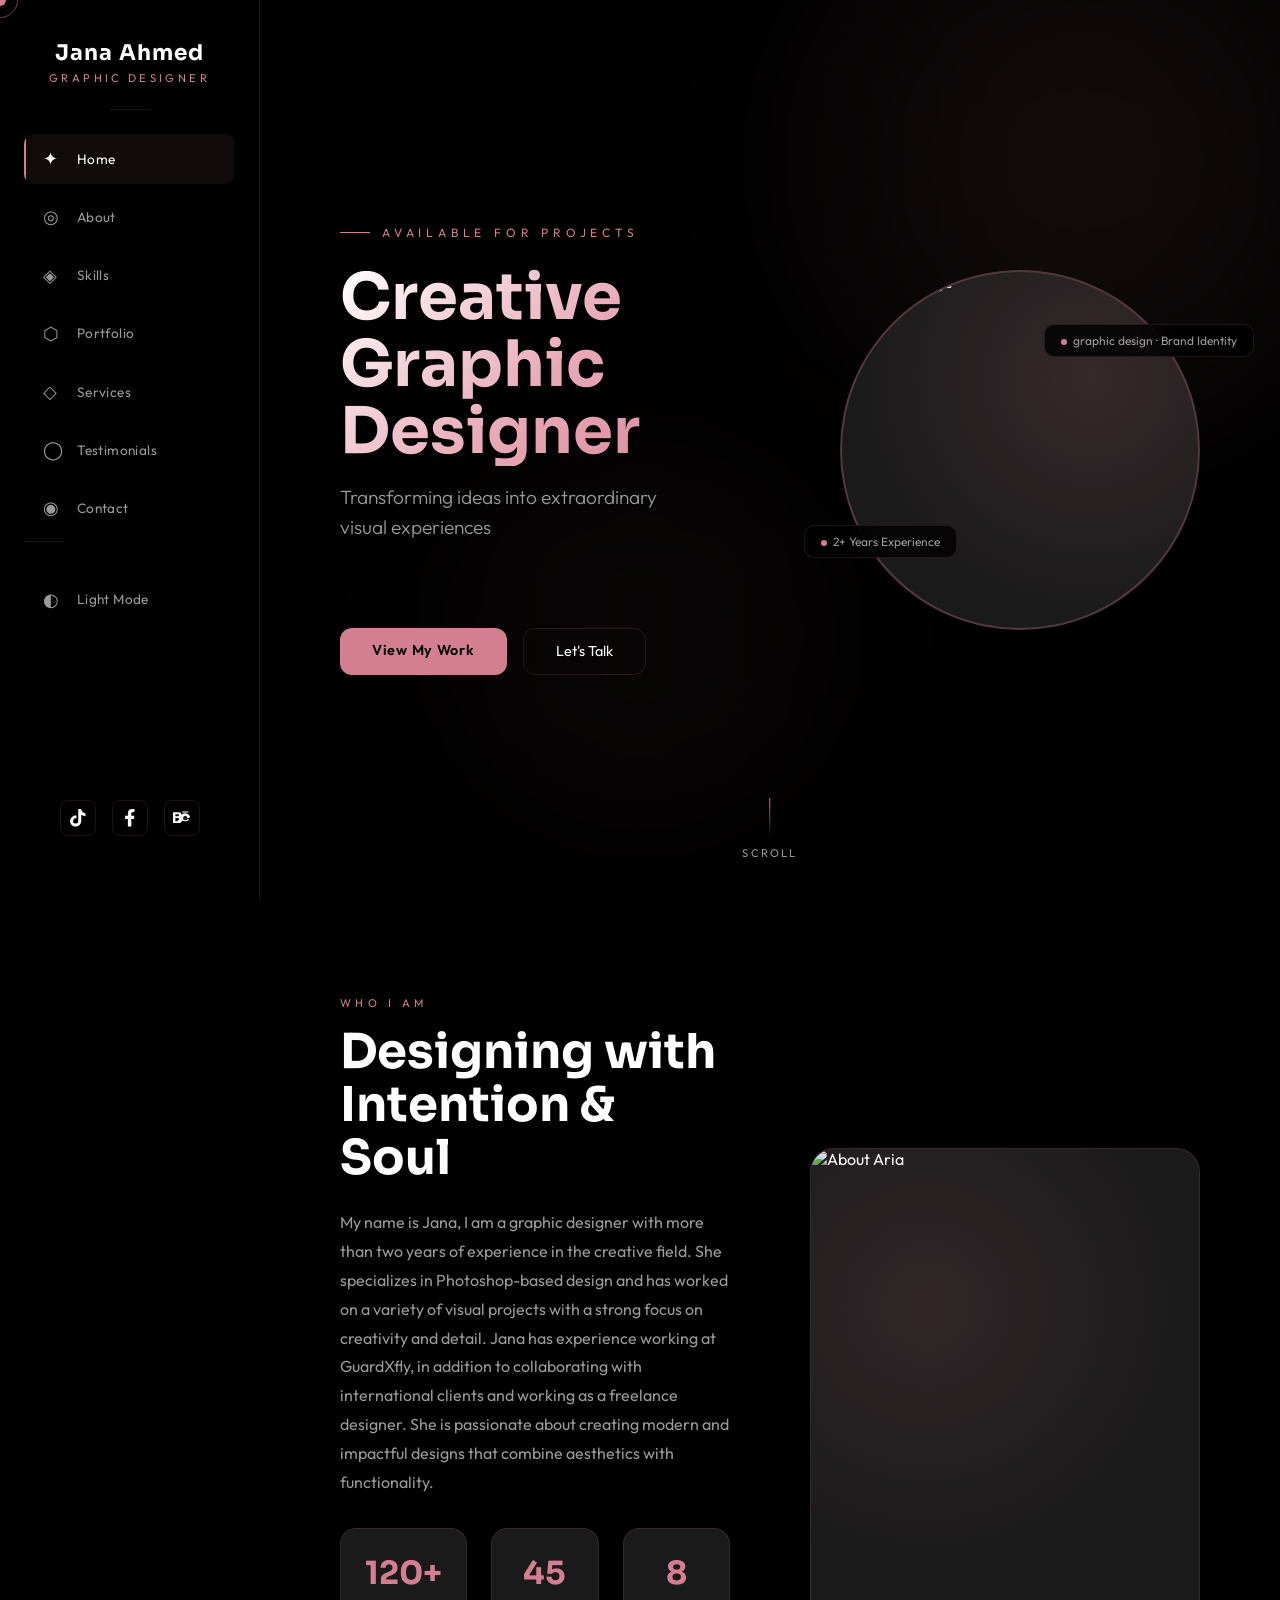
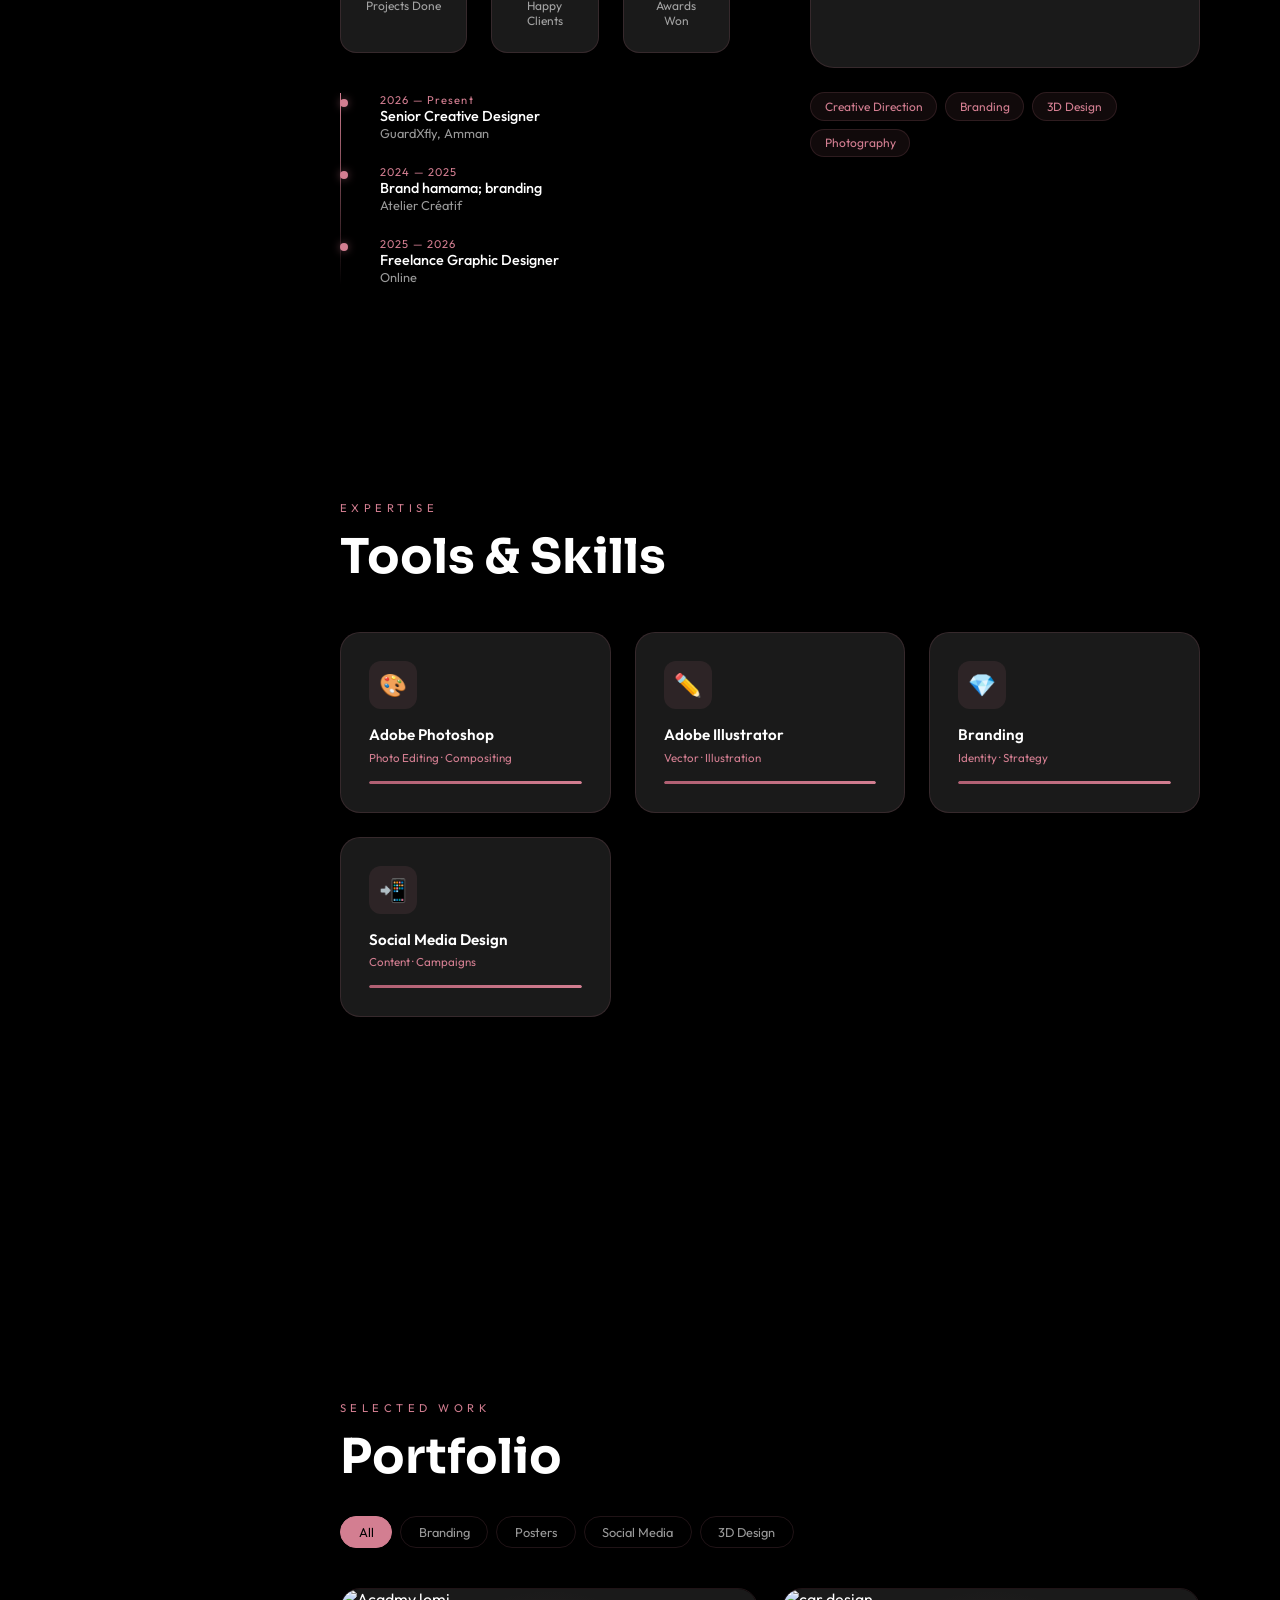
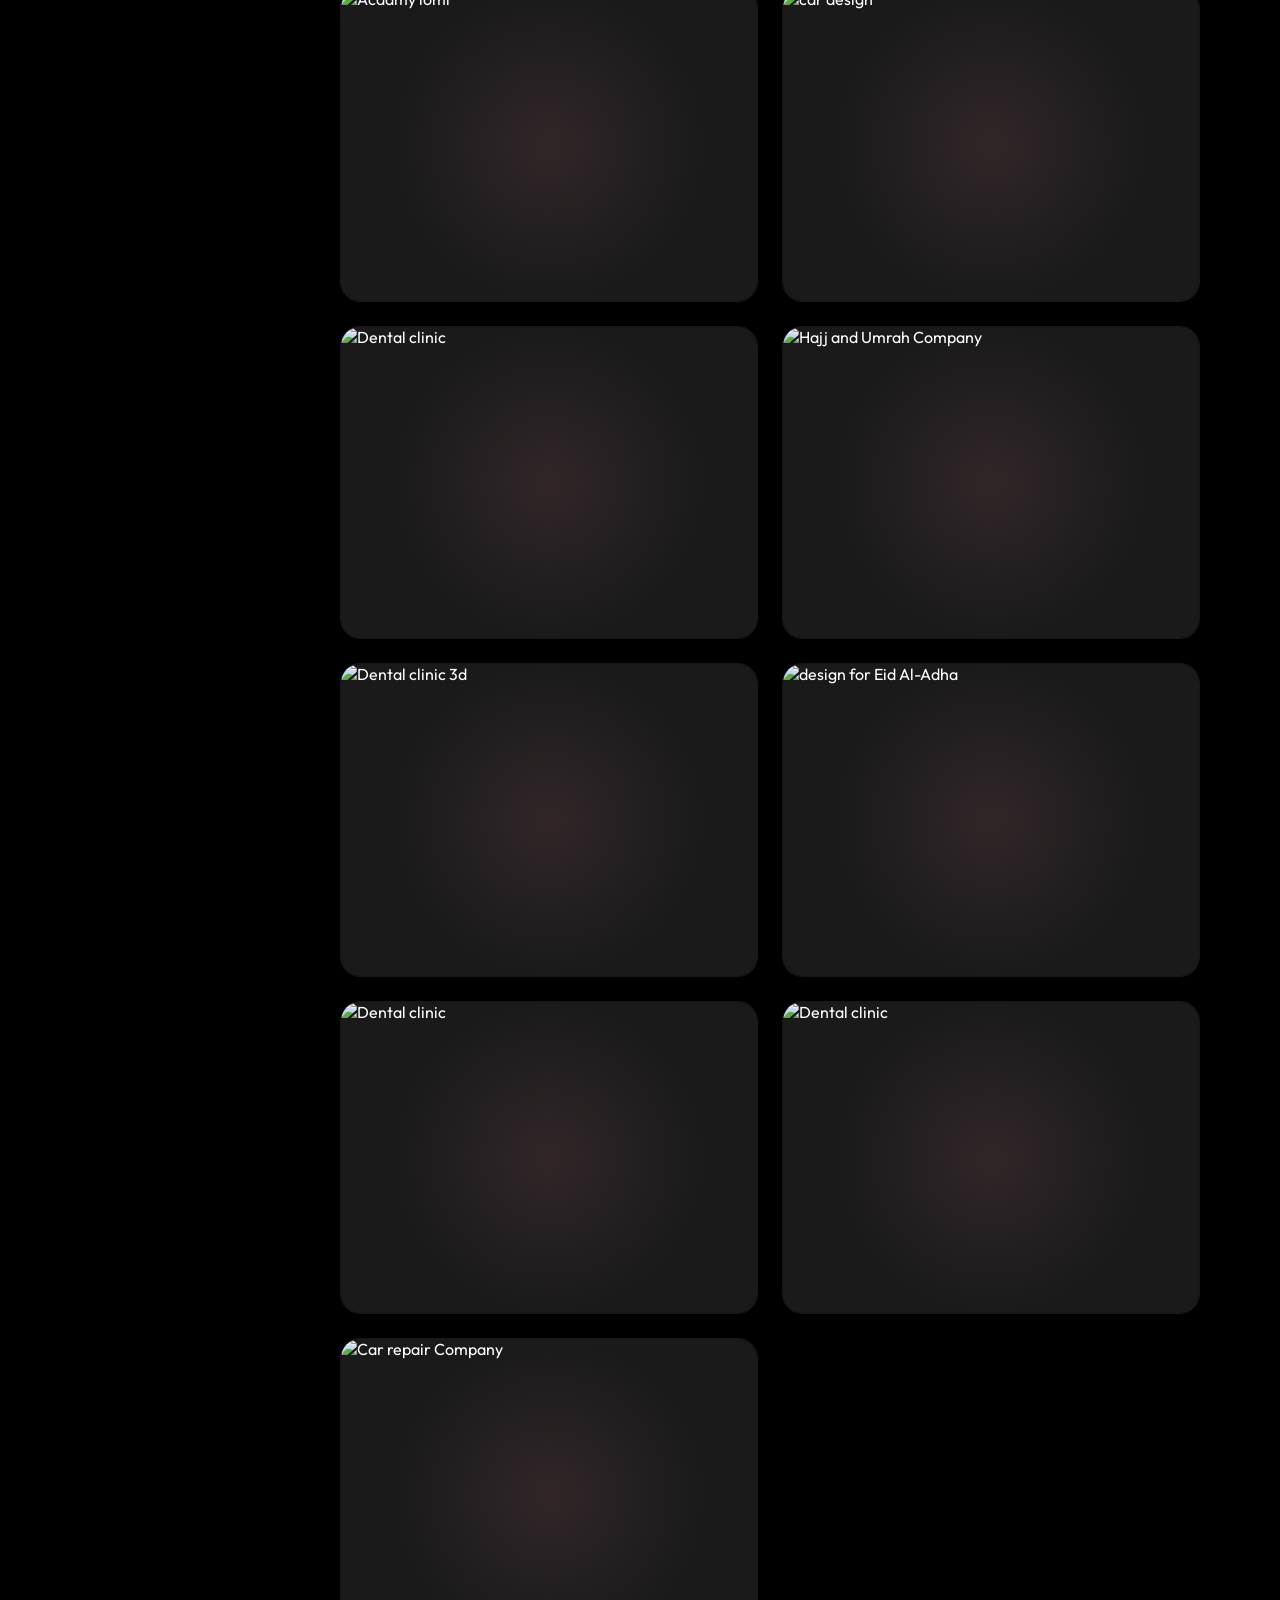
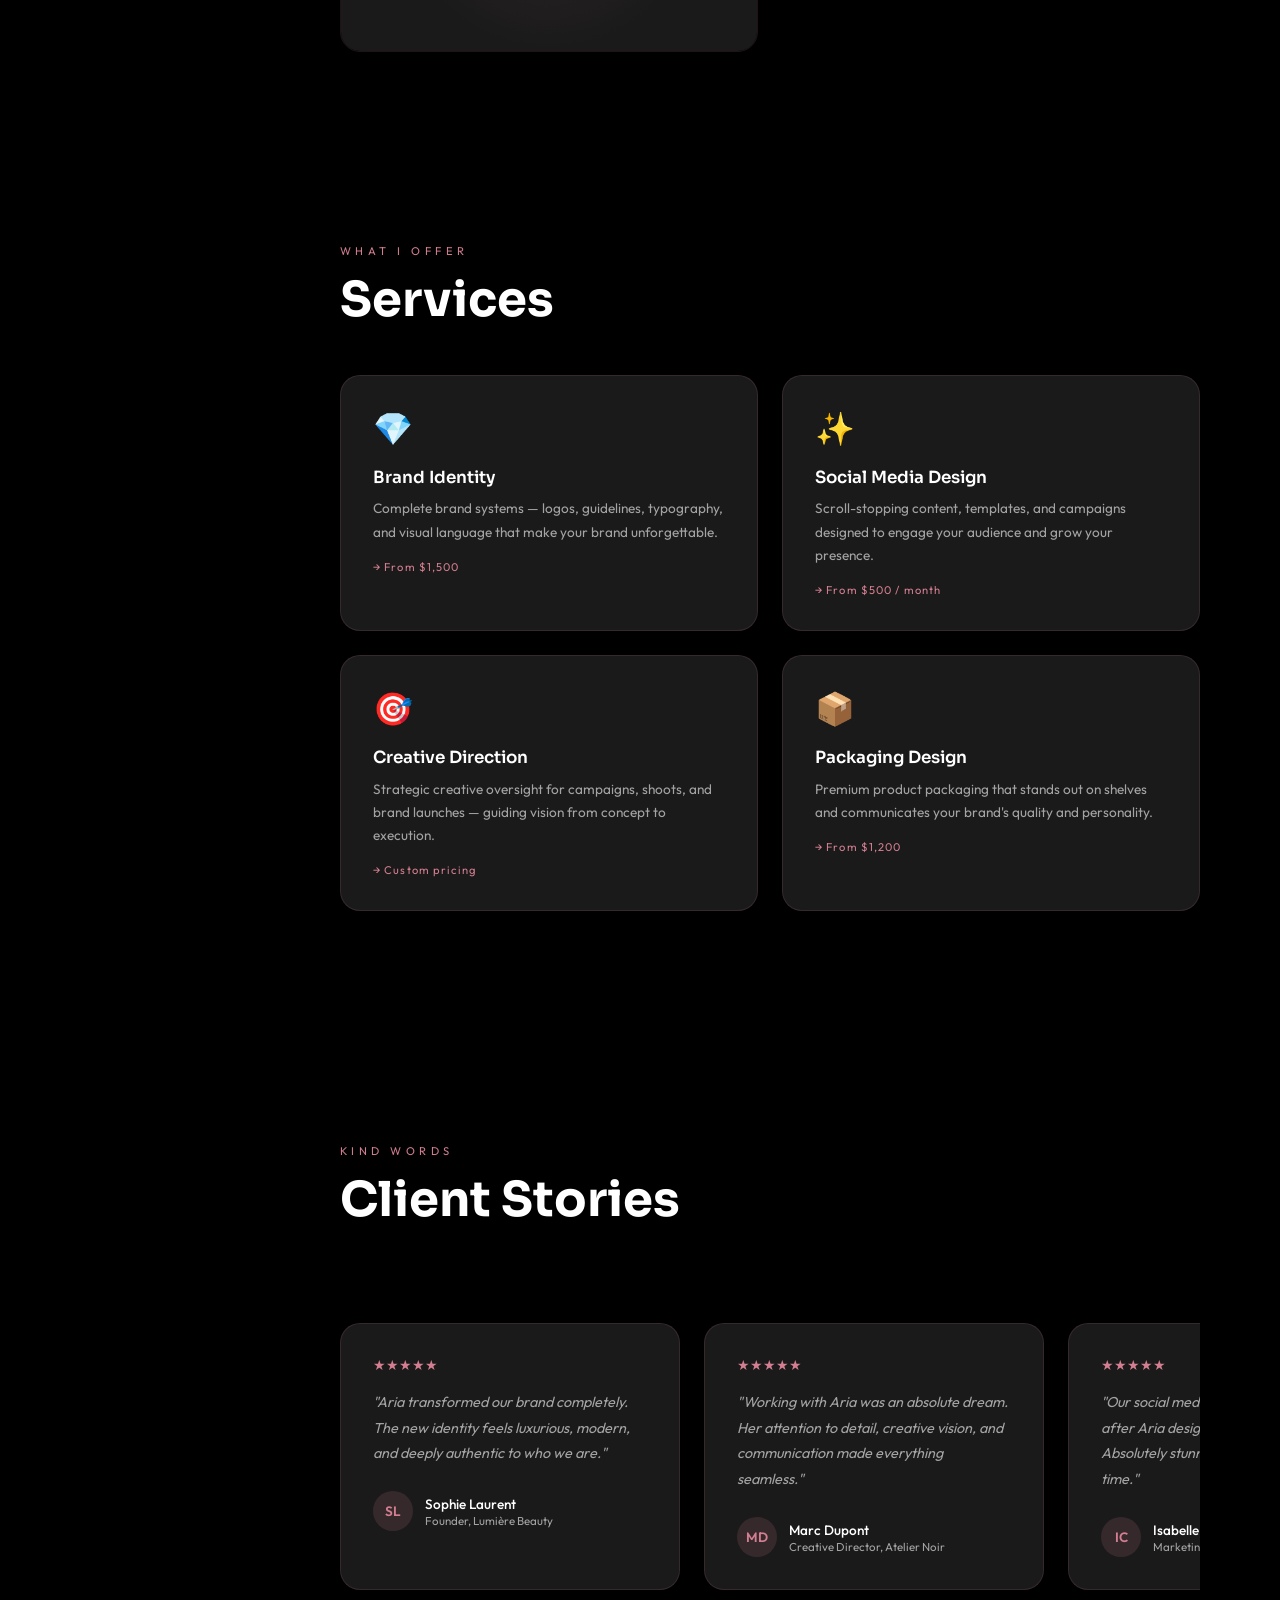
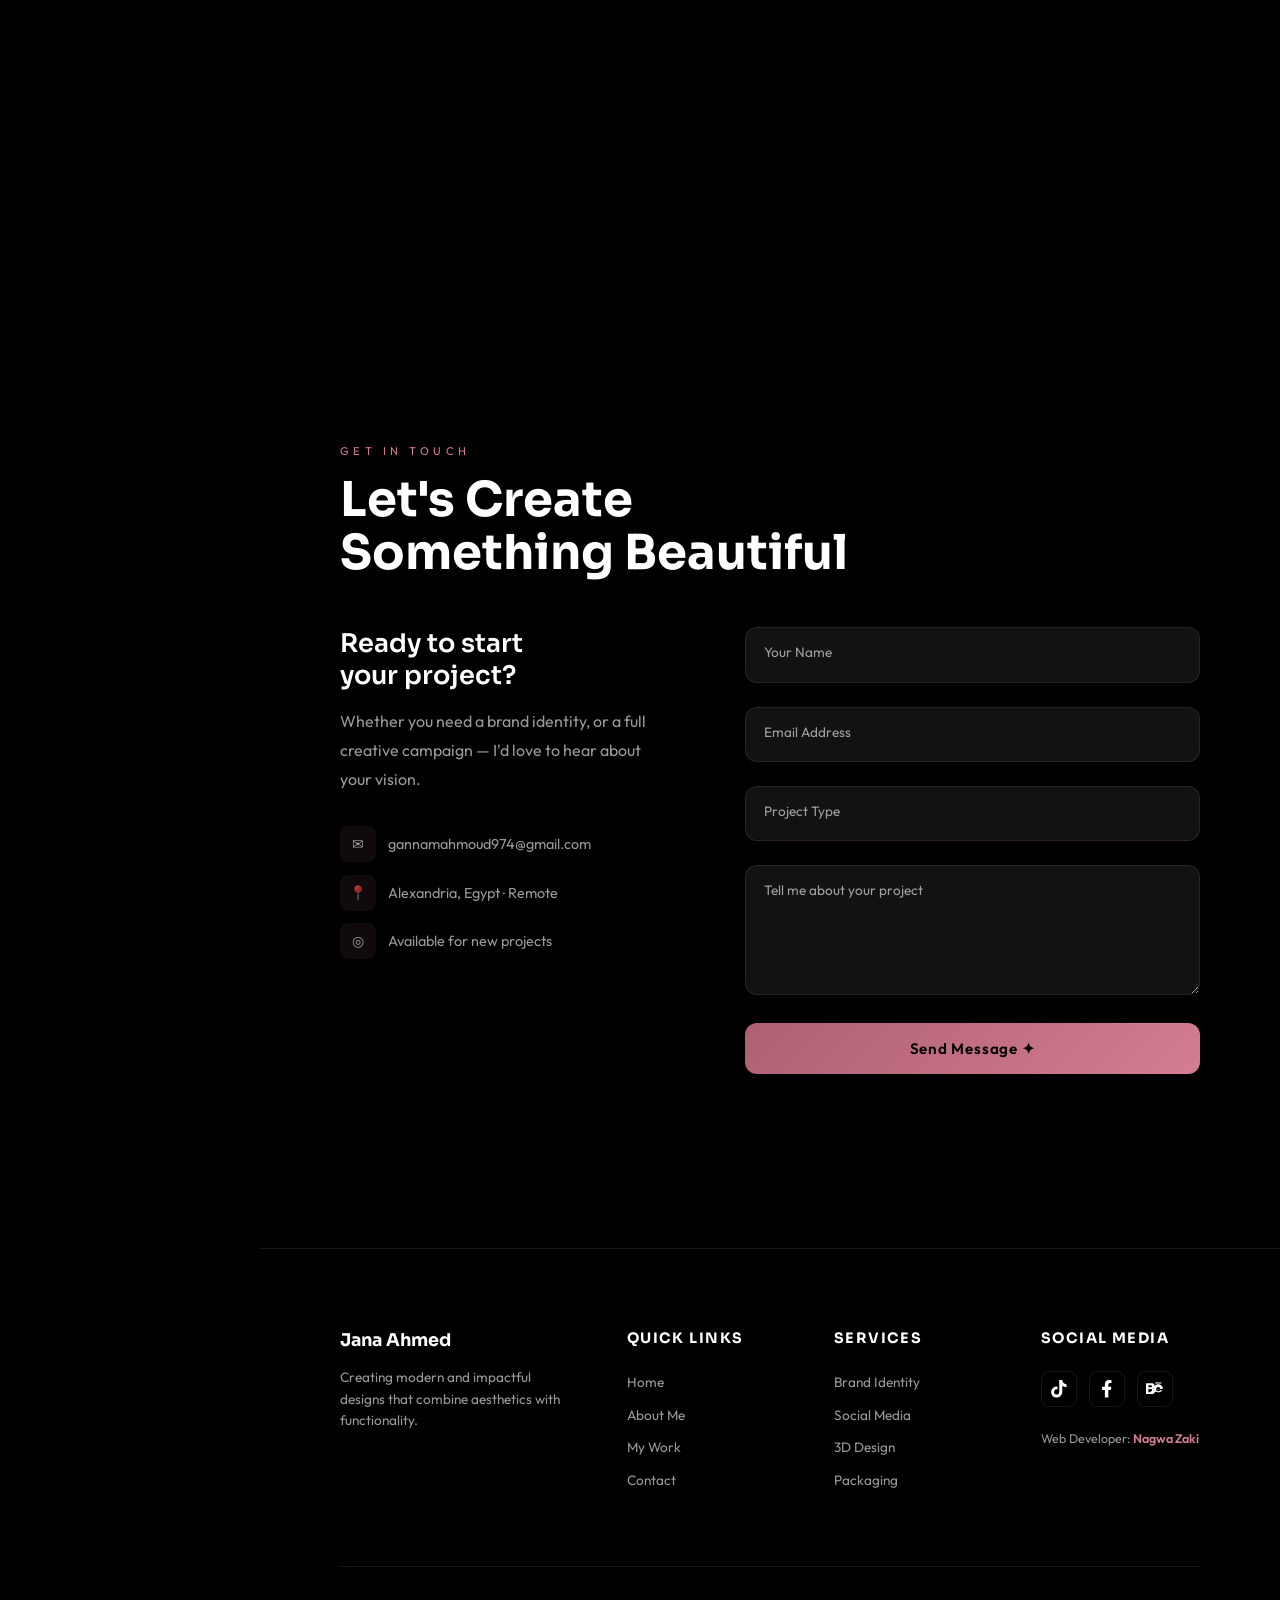
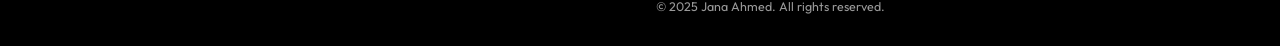
==== index.html @ 5865a6f5 "Add files via upload" ====
<!doctype html>
<html lang="en">
  <head>
    <meta charset="UTF-8" />
    <meta name="viewport" content="width=device-width, initial-scale=1.0" />
    <title>Jana Ahmed — Creative Designer</title>
    <link
      href="https://fonts.googleapis.com/css2?family=Sora:wght@300;400;600;700&family=Outfit:wght@300;400;500;600&family=Poppins:wght@300;400;500;600;700&display=swap"
      rel="stylesheet"
    />
    <link rel="stylesheet" href="style.css" />
  </head>
  <body>
    <!-- CURSOR -->
    <div id="cursor"></div>
    <div id="cursor-follower"></div>

    <!-- LOADER -->
    <div id="loader">
      <div class="loader-logo">AN</div>
      <div
        style="
          font-size: 0.7rem;
          letter-spacing: 0.4em;
          color: var(--rose);
          margin-top: 0.5rem;
          text-transform: uppercase;
        "
      >
        Creative Portfolio
      </div>
      <div class="loader-bar"><div class="loader-fill"></div></div>
      <div class="loader-text">Crafting your experience...</div>
    </div>

    <!-- SCROLL PROGRESS -->
    <div id="progress-bar" style="width: 0%"></div>

    <!-- SIDEBAR -->
    <aside id="sidebar">
      <div class="sidebar-logo">Jana Ahmed</div>
      <div class="sidebar-title">Graphic Designer</div>
      <div class="sidebar-divider"></div>
      <nav class="sidebar-nav">
        <a href="#hero" class="nav-link active" data-section="hero">
          <span class="nav-icon">✦</span> Home
        </a>
        <a href="#about" class="nav-link" data-section="about">
          <span class="nav-icon">◎</span> About
        </a>
        <a href="#skills" class="nav-link" data-section="skills">
          <span class="nav-icon">◈</span> Skills
        </a>
        <a href="#portfolio" class="nav-link" data-section="portfolio">
          <span class="nav-icon">⬡</span> Portfolio
        </a>
        <a href="#services" class="nav-link" data-section="services">
          <span class="nav-icon">◇</span> Services
        </a>
        <a href="#testimonials" class="nav-link" data-section="testimonials">
          <span class="nav-icon">◯</span> Testimonials
        </a>
        <a href="#contact" class="nav-link" data-section="contact">
          <span class="nav-icon">◉</span> Contact
        </a>
        <div class="sidebar-divider"></div>
        <a href="javascript:void(0)" class="nav-link theme-toggle-btn">
          <span class="nav-icon">◐</span>
          <span class="theme-text">Light Mode</span>
        </a>
      </nav>
      <div class="sidebar-socials">
        <a href="https://www.tiktok.com/@jana.ahmed5745?_r=1&_t=ZS-96KXokN" class="social-icon" title="TikTok"
          ><svg xmlns="http://www.w3.org/2000/svg" viewBox="0 0 448 512">
            <path
              d="M448 209.91a210.06 210.06 0 0 1-122.77-39.25v178.72A162.55 162.55 0 1 1 185 188.31v89.89a74.62 74.62 0 1 0 52.23 71.18V0h88a121.18 121.18 0 0 0 1.86 22.17A122.18 122.18 0 0 0 381 102.39a121.43 121.43 0 0 0 67 20.14z"
            /></svg
        ></a>
        <a href="https://www.facebook.com/share/1MRzcaGBau/" class="social-icon" title="Facebook"
          ><svg xmlns="http://www.w3.org/2000/svg" viewBox="0 0 320 512">
            <path
              d="M279.14 288l14.22-92.66h-88.91v-60.13c0-25.35 12.42-50.06 52.24-50.06h40.42V6.26S260.43 0 225.36 0c-73.22 0-121.08 44.38-121.08 124.72v70.62H22.89V288h81.39v224h100.17V288z"
            /></svg
        ></a>
        <a href="https://www.behance.net/ganaahmed26" class="social-icon" title="Behance">
          <svg xmlns="http://www.w3.org/2000/svg" viewBox="0 0 576 512">
            <path d="M232 237.2c31.8-15.2 48.4-38.2 48.4-74 0-70.6-52.6-87.8-113.3-87.8H0v354.4h171.8c64.4 0 124.9-30.9 124.9-102.9 0-44.5-21.1-77.4-64.7-89.7zM77.9 135.9H151c28.1 0 43.4 10.8 43.4 34.7 0 23.5-15.3 35.7-43.4 35.7H77.9v-70.4zm73.9 231.3H77.9V265h73.9c29.4 0 47.4 13.5 47.4 37.7 0 23.5-18 34.5-47.4 34.5zM562.4 238.8c-21.4-74.7-81.5-131.2-163.7-131.2-84 0-145.5 54.5-145.5 132.3 0 80.7 63 130.8 145.5 130.8 52.3 0 108.5-27.3 136.5-70.8h-63.5c-15.1 21.2-40 35-73 35-47.1 0-73-28.5-73-72.7h210.4c1.2-8.1 1.2-18.4 1.2-23.4zm-161.4-38.9c44.1 0 63.9 28.5 63.9 72.7h-129.2c0-44.2 22.5-72.7 65.3-72.7zM301.6 48h201.6v33.8H301.6V48z" />
          </svg>
        </a>
      </div>
    </aside>

    <!-- MOBILE NAV -->
    <nav id="mobile-nav">
      <a href="#hero" class="mobile-nav-item active"
        ><span class="mn-icon">✦</span><span>Home</span></a
      >
      <a href="#about" class="mobile-nav-item"
        ><span class="mn-icon">◎</span><span>About</span></a
      >
      <a href="#skills" class="mobile-nav-item"
        ><span class="mn-icon">◈</span><span>Skills</span></a
      >
      <a href="#portfolio" class="mobile-nav-item"
        ><span class="mn-icon">⬡</span><span>Work</span></a
      >
      <a href="#contact" class="mobile-nav-item"
        ><span class="mn-icon">◉</span><span>Contact</span></a
      >
      <a href="javascript:void(0)" class="mobile-nav-item theme-toggle-btn">
        <span class="mn-icon">◐</span>
        <span class="theme-text">Mode</span>
      </a>
    </nav>

    <!-- MAIN -->
    <main>
      <!-- HERO -->
      <section id="hero">
        <div class="hero-bg">
          <div class="blob blob-1"></div>
          <div class="blob blob-2"></div>
          <div class="particles" id="particles"></div>
        </div>
        <div class="hero-content">
          <div class="hero-eyebrow">Available for Projects</div>
          <h1 class="hero-name">Creative<br />Graphic<br />Designer</h1>
          <p class="hero-tagline">
            Transforming ideas into extraordinary<br />visual experiences
          </p>
          <div class="typing-wrap">
            <span class="typing-text" id="typing"></span>
          </div>
          <div class="hero-ctas">
            <a href="#portfolio" class="btn-primary">View My Work</a>
            <a href="#contact" class="btn-outline">Let's Talk</a>
          </div>
        </div>
        <div class="hero-image-wrap">
          <div class="hero-img-ring">
            <div class="hero-avatar">
              <img
                src="photo/Gemini_Generated_Image_z7b6twz7b6twz7b6.png"
                alt="Profile Image"
                class="avatar-img"
              />
            </div>
          </div>
          <div class="hero-badge b1">
            <span class="badge-dot"></span>graphic design · Brand Identity
          </div>
          <div class="hero-badge b2">
            <span class="badge-dot"></span>2+ Years Experience
          </div>
        </div>
        <div class="scroll-indicator">
          <div class="scroll-line"></div>
          <span>Scroll</span>
        </div>
      </section>

      <!-- ABOUT -->
      <section id="about">
        <div class="about-grid">
          <div>
            <div class="section-label reveal">Who I Am</div>
            <h2 class="section-title reveal reveal-delay-1">
              Designing with<br />Intention &amp; Soul
            </h2>
            <p class="about-bio reveal reveal-delay-2">
              My name is Jana, I am a graphic designer with more than two years
              of experience in the creative field. She specializes in
              Photoshop-based design and has worked on a variety of visual
              projects with a strong focus on creativity and detail. Jana has
              experience working at GuardXfly, in addition to collaborating with
              international clients and working as a freelance designer. She is
              passionate about creating modern and impactful designs that
              combine aesthetics with functionality.
            </p>
            <div class="stats-row reveal reveal-delay-2">
              <div class="stat-card">
                <div class="stat-num" data-count="120">0</div>
                <div class="stat-label">Projects Done</div>
              </div>
              <div class="stat-card">
                <div class="stat-num" data-count="45">0</div>
                <div class="stat-label">Happy Clients</div>
              </div>
              <div class="stat-card">
                <div class="stat-num" data-count="8">0</div>
                <div class="stat-label">Awards Won</div>
              </div>
            </div>
            <div class="timeline reveal reveal-delay-3">
              <div class="timeline-item">
                <div class="timeline-year">2026 — Present</div>
                <div class="timeline-role">Senior Creative Designer</div>
                <div class="timeline-company">GuardXfly, Amman</div>
              </div>
              <div class="timeline-item">
                <div class="timeline-year">2024 — 2025</div>
                <div class="timeline-role">Brand hamama; branding</div>
                <div class="timeline-company">Atelier Créatif</div>
              </div>
              <div class="timeline-item">
                <div class="timeline-year">2025 — 2026</div>
                <div class="timeline-role">Freelance Graphic Designer</div>
                <div class="timeline-company">Online</div>
              </div>
            </div>
          </div>
          <div class="about-visual reveal">
            <div class="about-img-card">
              <img
                src="photo/Gemini_Generated_Image_bhj4iwbhj4iwbhj4.png"
                alt="About Aria"
                class="about-img"
              />
            </div>
            <div class="skill-chips">
              <span class="chip">Creative Direction</span>
              <span class="chip">Branding</span>
              <span class="chip">3D Design</span>
              <span class="chip">Photography</span>
            </div>
          </div>
        </div>
      </section>

      <!-- SKILLS -->
      <section id="skills">
        <div class="section-label reveal">Expertise</div>
        <h2 class="section-title reveal reveal-delay-1">Tools &amp; Skills</h2>
        <div class="skills-grid">
          <div class="skill-card reveal" data-skill="90">
            <div class="skill-icon-wrap">🎨</div>
            <div class="skill-name">Adobe Photoshop</div>
            <div class="skill-cat">Photo Editing · Compositing</div>
            <div class="skill-bar-track">
              <div class="skill-bar-fill" style="--w: 0.9"></div>
            </div>
          </div>
          <div class="skill-card reveal reveal-delay-1" data-skill="88">
            <div class="skill-icon-wrap">✏️</div>
            <div class="skill-name">Adobe Illustrator</div>
            <div class="skill-cat">Vector · Illustration</div>
            <div class="skill-bar-track">
              <div class="skill-bar-fill" style="--w: 0.88"></div>
            </div>
          </div>
          <div class="skill-card reveal" data-skill="94">
            <div class="skill-icon-wrap">💎</div>
            <div class="skill-name">Branding</div>
            <div class="skill-cat">Identity · Strategy</div>
            <div class="skill-bar-track">
              <div class="skill-bar-fill" style="--w: 0.94"></div>
            </div>
          </div>
          <div class="skill-card reveal reveal-delay-1" data-skill="87">
            <div class="skill-icon-wrap">📲</div>
            <div class="skill-name">Social Media Design</div>
            <div class="skill-cat">Content · Campaigns</div>
            <div class="skill-bar-track">
              <div class="skill-bar-fill" style="--w: 0.87"></div>
            </div>
          </div>
        </div>
      </section>

      <!-- PORTFOLIO -->
      <section id="portfolio">
        <div class="section-label reveal">Selected Work</div>
        <h2 class="section-title reveal reveal-delay-1">Portfolio</h2>
        <div class="filter-row reveal reveal-delay-2">
          <button class="filter-btn active" data-filter="all">All</button>
          <button class="filter-btn" data-filter="branding">Branding</button>
          <button class="filter-btn" data-filter="poster">Posters</button>
          <button class="filter-btn" data-filter="social">Social Media</button>
          <button class="filter-btn" data-filter="3d">3D Design</button>
        </div>
        <div class="portfolio-grid" id="portfolio-grid">
          <!-- Cards injected by JS -->
        </div>
      </section>

      <!-- MODAL -->
      <div id="modal">
        <div class="modal-card">
          <button class="modal-close" id="modal-close">✕</button>
          <div class="modal-thumb" id="modal-thumb"></div>
          <div class="modal-cat" id="modal-cat"></div>
          <div class="modal-title" id="modal-title"></div>
          <div class="modal-desc" id="modal-desc"></div>
        </div>
      </div>

      <!-- SERVICES -->
      <section id="services">
        <div class="section-label reveal">What I Offer</div>
        <h2 class="section-title reveal reveal-delay-1">Services</h2>
        <div class="services-grid">
          <div class="service-card reveal">
            <div class="service-icon">💎</div>
            <div class="service-name">Brand Identity</div>
            <div class="service-desc">
              Complete brand systems — logos, guidelines, typography, and visual
              language that make your brand unforgettable.
            </div>
            <span class="service-tag">→ From $1,500</span>
          </div>
          <div class="service-card reveal reveal-delay-1">
            <div class="service-icon">✨</div>
            <div class="service-name">Social Media Design</div>
            <div class="service-desc">
              Scroll-stopping content, templates, and campaigns designed to
              engage your audience and grow your presence.
            </div>
            <span class="service-tag">→ From $500 / month</span>
          </div>
          <div class="service-card reveal reveal-delay-1">
            <div class="service-icon">🎯</div>
            <div class="service-name">Creative Direction</div>
            <div class="service-desc">
              Strategic creative oversight for campaigns, shoots, and brand
              launches — guiding vision from concept to execution.
            </div>
            <span class="service-tag">→ Custom pricing</span>
          </div>
          <div class="service-card reveal reveal-delay-2">
            <div class="service-icon">📦</div>
            <div class="service-name">Packaging Design</div>
            <div class="service-desc">
              Premium product packaging that stands out on shelves and
              communicates your brand's quality and personality.
            </div>
            <span class="service-tag">→ From $1,200</span>
          </div>
        </div>
      </section>

      <!-- TESTIMONIALS -->
      <section id="testimonials" style="padding-bottom: 6rem">
        <div class="section-label reveal">Kind Words</div>
        <h2 class="section-title reveal reveal-delay-1">Client Stories</h2>
        <div style="overflow: hidden; margin-top: 3rem">
          <div class="testimonials-track" id="testi-track"></div>
        </div>
      </section>

      <!-- CONTACT -->
      <section id="contact">
        <div class="section-label reveal">Get In Touch</div>
        <h2 class="section-title reveal reveal-delay-1">
          Let's Create<br />Something Beautiful
        </h2>
        <div class="contact-grid">
          <div class="reveal">
            <div class="contact-info">
              <h3>Ready to start<br />your project?</h3>
              <p>
                Whether you need a brand identity, or a full creative
                campaign — I'd love to hear about your vision.
              </p>
            </div>
            <div class="contact-links">
              <a href="#" class="contact-link">
                <div class="contact-link-icon">✉</div>
                gannamahmoud974@gmail.com
              </a>
              <a href="#" class="contact-link">
                <div class="contact-link-icon">📍</div>
                Alexandria, Egypt · Remote
              </a>
              <a href="#" class="contact-link">
                <div class="contact-link-icon">◎</div>
                Available for new projects
              </a>
            </div>
          </div>
          <div class="reveal reveal-delay-2">
            <div class="form-group">
              <input
                type="text"
                class="form-input"
                placeholder="Name"
                id="f-name"
              />
              <label class="form-label" for="f-name">Your Name</label>
            </div>
            <div class="form-group">
              <input
                type="email"
                class="form-input"
                placeholder="Email"
                id="f-email"
              />
              <label class="form-label" for="f-email">Email Address</label>
            </div>
            <div class="form-group">
              <input
                type="text"
                class="form-input"
                placeholder="Subject"
                id="f-subject"
              />
              <label class="form-label" for="f-subject">Project Type</label>
            </div>
            <div class="form-group">
              <textarea
                class="form-textarea"
                placeholder="Message"
                id="f-message"
              ></textarea>
              <label class="form-label" for="f-message"
                >Tell me about your project</label
              >
            </div>
            <button class="submit-btn" onclick="handleSubmit()">
              Send Message ✦
            </button>
          </div>
        </div>
      </section>
    </main>

    <!-- FOOTER -->
    <footer>
      <div class="footer-grid">
        <div class="footer-col">
          <div class="footer-logo">Jana Ahmed</div>
          <p class="footer-text">
            Creating modern and impactful designs that combine aesthetics with
            functionality.
          </p>
        </div>
        <div class="footer-col">
          <h4>Quick Links</h4>
          <ul class="footer-links">
            <li><a href="#hero">Home</a></li>
            <li><a href="#about">About Me</a></li>
            <li><a href="#portfolio">My Work</a></li>
            <li><a href="#contact">Contact</a></li>
          </ul>
        </div>
        <div class="footer-col">
          <h4>Services</h4>
          <ul class="footer-links">
            <li><a href="#services">Brand Identity</a></li>
            <li><a href="#services">Social Media</a></li>
            <li><a href="#services">3D Design</a></li>
            <li><a href="#services">Packaging</a></li>
          </ul>
        </div>
        <div class="footer-col">
          <h4>Social Media</h4>
          <div class="footer-socials">
            <a href="https://www.tiktok.com/@jana.ahmed5745?_r=1&_t=ZS-96KXokNJE7G" class="social-icon" title="TikTok"
              ><svg xmlns="http://www.w3.org/2000/svg" viewBox="0 0 448 512">
                <path
                  d="M448 209.91a210.06 210.06 0 0 1-122.77-39.25v178.72A162.55 162.55 0 1 1 185 188.31v89.89a74.62 74.62 0 1 0 52.23 71.18V0h88a121.18 121.18 0 0 0 1.86 22.17A122.18 122.18 0 0 0 381 102.39a121.43 121.43 0 0 0 67 20.14z"
                /></svg
            ></a>
            <a href="https://www.facebook.com/share/1MRzcaGBau/" class="social-icon" title="Facebook"
              ><svg xmlns="http://www.w3.org/2000/svg" viewBox="0 0 320 512">
                <path
                  d="M279.14 288l14.22-92.66h-88.91v-60.13c0-25.35 12.42-50.06 52.24-50.06h40.42V6.26S260.43 0 225.36 0c-73.22 0-121.08 44.38-121.08 124.72v70.62H22.89V288h81.39v224h100.17V288z"
                /></svg
            ></a>
            <a href="https://www.behance.net/ganaahmed26" class="social-icon" title="Behance"
              ><svg xmlns="http://www.w3.org/2000/svg" viewBox="0 0 576 512">
                <path
                  d="M232 237.2c31.8-15.2 48.4-38.2 48.4-74 0-70.6-52.6-87.8-113.3-87.8H0v354.4h171.8c64.4 0 124.9-30.9 124.9-102.9 0-44.5-21.1-77.4-64.7-89.7zM77.9 135.9H151c28.1 0 43.4 10.8 43.4 34.7 0 23.5-15.3 35.7-43.4 35.7H77.9v-70.4zm73.9 231.3H77.9V265h73.9c29.4 0 47.4 13.5 47.4 37.7 0 23.5-18 34.5-47.4 34.5zM562.4 238.8c-21.4-74.7-81.5-131.2-163.7-131.2-84 0-145.5 54.5-145.5 132.3 0 80.7 63 130.8 145.5 130.8 52.3 0 108.5-27.3 136.5-70.8h-63.5c-15.1 21.2-40 35-73 35-47.1 0-73-28.5-73-72.7h210.4c1.2-8.1 1.2-18.4 1.2-23.4zm-161.4-38.9c44.1 0 63.9 28.5 63.9 72.7h-129.2c0-44.2 22.5-72.7 65.3-72.7zM301.6 48h201.6v33.8H301.6V48z"
                /></svg
            ></a>
          </div>
          <div class="developer-credit" style="margin-top: 1.5rem;">
            Web Developer: <a href="https://nagwazki.github.io/portfolio/" class="glow-link">Nagwa Zaki</a>
          </div>
        </div>
      </div>
      <div class="footer-bottom">
        <div class="footer-copy">© 2025 Jana Ahmed. All rights reserved.</div>
      </div>
    </footer>

    <script src="main.js"></script>
  </body>
</html>
---- style.css ----
:root {
  --pink: #ffe8ee;
  --rose: #d37e91;
  --rose-light: #e9aab8;
  --rose-dark: #b05f72;
  --black: #000000;
  --dark: #111111;
  --dark2: #1a1a1a;
  --dark3: #222222;
  --glass: rgba(255, 255, 255, 0.04);
  --glass-border: rgba(211, 126, 145, 0.15);
  --bg-color: #000000;
  --card-bg: #1a1a1a;
  --text-primary: #ffffff;
  --text-muted: rgba(255, 255, 255, 0.6);
  --sidebar-bg: rgba(0, 0, 0, 0.8);
  --input-bg: #121212; /* تحسين لون الخلفية في الوضع الداكن ليكون أكثر عمقاً */
  --sidebar-w: 260px;
  --transition: cubic-bezier(0.4, 0, 0.2, 1);
}

body.light-mode {
  --bg-color: #ffebee;
  --card-bg: #ffffff;
  --text-primary: #2d2d2d;
  --text-muted: rgba(45, 45, 45, 0.7);
  --sidebar-bg: rgba(248, 215, 218, 0.9);
  --input-bg: #f0f0f0; /* Light grey for input fields in light mode */
}
body.light-mode .hero-badge {
  background: rgba(255, 255, 255, 0.8); /* خلفية فاتحة شفافة لتناسب الوضع الفاتح */
  color: var(--rose); /* تغيير لون النص للوردي */
  border-color: var(--rose-light); /* تغيير لون الإطار ليتماشى مع التصميم */
}

*,
*::before,
*::after {
  box-sizing: border-box;
  margin: 0;
  padding: 0;
}
html {
  scroll-behavior: smooth;
  overflow-x: hidden;
}
body {
  background: var(--bg-color);
  color: var(--text-primary);
  font-family: "Outfit", sans-serif;
  overflow-x: hidden;
  transition:
    background 0.3s ease,
    color 0.3s ease;
  cursor: none;
}
::-webkit-scrollbar {
  width: 4px;
}
::-webkit-scrollbar-track {
  background: var(--dark);
}
::-webkit-scrollbar-thumb {
  background: var(--rose);
  border-radius: 4px;
}

/* CUSTOM CURSOR */
#cursor {
  position: fixed;
  width: 12px;
  height: 12px;
  background: var(--rose);
  border-radius: 50%;
  pointer-events: none;
  z-index: 9999;
  transform: translate(-50%, -50%);
  transition:
    width 0.2s,
    height 0.2s,
    background 0.2s;
}
#cursor-follower {
  position: fixed;
  width: 36px;
  height: 36px;
  border: 1px solid rgba(211, 126, 145, 0.5);
  border-radius: 50%;
  pointer-events: none;
  z-index: 9998;
  transform: translate(-50%, -50%);
  transition: all 0.15s ease;
}
body:hover #cursor {
  opacity: 1;
}

/* LOADER */
#loader {
  position: fixed;
  inset: 0;
  background: var(--black);
  z-index: 10000;
  display: flex;
  align-items: center;
  justify-content: center;
  flex-direction: column;
  transition:
    opacity 0.8s ease,
    visibility 0.8s ease;
}
#loader.hidden {
  opacity: 0;
  visibility: hidden;
}
.loader-logo {
  font-family: "Sora", sans-serif;
  font-size: 2.5rem;
  font-weight: 700;
  color: var(--rose);
  letter-spacing: 0.15em;
}
.loader-bar {
  width: 200px;
  height: 1px;
  background: var(--dark3);
  margin-top: 2rem;
  position: relative;
  overflow: hidden;
}
.loader-fill {
  height: 100%;
  background: linear-gradient(90deg, var(--rose), var(--rose-light));
  animation: loadFill 2s ease forwards;
}
@keyframes loadFill {
  from {
    width: 0;
  }
  to {
    width: 100%;
  }
}
.loader-text {
  font-size: 0.75rem;
  letter-spacing: 0.3em;
  color: var(--text-muted);
  margin-top: 1rem;
  text-transform: uppercase;
}

/* SCROLL PROGRESS */
#progress-bar {
  position: fixed;
  top: 0;
  left: 0;
  height: 2px;
  background: linear-gradient(90deg, var(--rose), var(--rose-light));
  z-index: 9997;
  transition: width 0.1s;
}

/* SIDEBAR */
#sidebar {
  position: fixed;
  left: 0;
  top: 0;
  bottom: 0;
  width: var(--sidebar-w);
  background: var(--sidebar-bg);
  backdrop-filter: blur(24px);
  -webkit-backdrop-filter: blur(24px);
  border-right: 1px solid var(--glass-border);
  z-index: 100;
  display: flex;
  flex-direction: column;
  align-items: center;
  padding: 2.5rem 1.5rem;
  transition: transform 0.4s var(--transition);
  overflow-y: auto;
  scrollbar-width: none; /* For Firefox */
  -ms-overflow-style: none; /* For IE/Edge */
}
#sidebar::-webkit-scrollbar {
  display: none; /* Hide scrollbar for Chrome/Safari */
}
.sidebar-logo {
  font-family: "Sora", sans-serif;
  font-weight: 700;
  font-size: 1.35rem;
  color: var(--text-primary);
  letter-spacing: 0.05em;
  text-align: center;
  line-height: 1.2;
  margin-bottom: 0.3rem;
}
.sidebar-title {
  font-size: 0.7rem;
  letter-spacing: 0.3em;
  color: var(--rose);
  text-transform: uppercase;
  margin-bottom: 1.5rem;
}
.sidebar-divider {
  width: 40px;
  height: 1px;
  background: var(--glass-border);
  margin-bottom: 1.5rem;
}
nav.sidebar-nav {
  flex: 1;
  display: flex;
  flex-direction: column;
  gap: 0.5rem;
  width: 100%;
}
.nav-link {
  display: flex;
  align-items: center;
  gap: 0.85rem;
  padding: 0.85rem 1.2rem;
  border-radius: 10px;
  color: var(--text-muted);
  text-decoration: none;
  font-size: 0.85rem;
  font-weight: 400;
  letter-spacing: 0.03em;
  transition: all 0.3s var(--transition);
  position: relative;
  overflow: hidden;
}
.nav-link::before {
  content: "";
  position: absolute;
  left: 0;
  top: 0;
  bottom: 0;
  width: 2px;
  background: var(--rose);
  border-radius: 2px;
  transform: scaleY(0);
  transition: transform 0.3s var(--transition);
}
.nav-link:hover,
.nav-link.active {
  color: var(--text-primary);
  background: rgba(211, 126, 145, 0.08);
}
.nav-link:hover::before,
.nav-link.active::before {
  transform: scaleY(1);
}
.nav-link .nav-icon {
  font-size: 1.1rem;
  min-width: 20px;
}
.sidebar-socials {
  display: flex;
  gap: 1rem;
  margin-bottom: 1.5rem;
}
.social-icon {
  width: 36px;
  height: 36px;
  border: 1px solid var(--glass-border);
  border-radius: 8px;
  display: flex;
  align-items: center;
  justify-content: center;
  color: var(--text-primary); /* اللون الأساسي للأيقونة */
  text-decoration: none;
  /* font-size: 1.1rem; لم يعد مطلوبًا لأيقونات SVG */
  transition: all 0.3s var(--transition);
}
.social-icon svg {
  width: 1.1rem; /* تحديد عرض أيقونة SVG */
  height: 1.1rem; /* تحديد ارتفاع أيقونة SVG */
  fill: currentColor; /* لجعل SVG يرث لون النص من العنصر الأب */
}
.social-icon:hover {
  border-color: var(--rose);
  color: var(--rose);
  box-shadow: 0 0 16px rgba(211, 126, 145, 0.25);
}
.sidebar-cv {
  width: 100%;
  padding: 0.75rem;
  border: 1px solid var(--rose);
  border-radius: 12px;
  background: transparent;
  color: var(--rose);
  font-family: "Outfit", sans-serif;
  font-size: 0.82rem;
  letter-spacing: 0.1em;
  text-transform: uppercase;
  cursor: pointer;
  transition: all 0.3s var(--transition);
}
.sidebar-cv:hover {
  background: var(--rose);
  color: var(--black);
  box-shadow: 0 0 24px rgba(211, 126, 145, 0.35);
}

/* MOBILE NAV */
#mobile-nav {
  display: none;
  position: fixed;
  bottom: 1.2rem;
  left: 50%;
  transform: translateX(-50%);
  background: var(--sidebar-bg);
  backdrop-filter: blur(20px);
  border: 1px solid var(--glass-border);
  border-radius: 20px;
  padding: 0.7rem 1.5rem;
  z-index: 100;
  gap: 1.5rem;
}
.mobile-nav-item {
  display: flex;
  flex-direction: column;
  align-items: center;
  gap: 3px;
  color: var(--text-muted);
  text-decoration: none;
  font-size: 0.6rem;
  letter-spacing: 0.05em;
  transition: all 0.3s;
}
.mobile-nav-item .mn-icon {
  font-size: 1.3rem;
}
.mobile-nav-item.active,
.mobile-nav-item:hover {
  color: var(--rose);
}

/* MAIN CONTENT */
main {
  margin-left: var(--sidebar-w);
}

/* SECTIONS */
section {
  min-height: 100vh;
  padding: 6rem 5rem 6rem 5rem;
  position: relative;
  overflow: hidden;
  background: var(--bg-color);
  transition: background 0.3s;
}

/* HERO */
#hero {
  display: flex;
  align-items: center;
  justify-content: space-between;
  gap: 4rem;
  min-height: 100vh;
  padding: 0 5rem;
}
.hero-bg {
  position: absolute;
  inset: 0;
  overflow: hidden;
  pointer-events: none;
}
.blob {
  position: absolute;
  border-radius: 50%;
  filter: blur(100px);
  animation: blobFloat 8s ease-in-out infinite;
}
.blob-1 {
  width: 500px;
  height: 500px;
  background: rgba(211, 126, 145, 0.08);
  top: -10%;
  right: -5%;
}
.blob-2 {
  width: 350px;
  height: 350px;
  background: rgba(211, 126, 145, 0.05);
  bottom: 10%;
  left: 20%;
  animation-delay: -4s;
}
@keyframes blobFloat {
  0%,
  100% {
    transform: translate(0, 0) scale(1);
  }
  50% {
    transform: translate(20px, -20px) scale(1.05);
  }
}

.particles {
  position: absolute;
  inset: 0;
}
.particle {
  position: absolute;
  width: 2px;
  height: 2px;
  background: var(--rose);
  border-radius: 50%;
  animation: particleDrift linear infinite;
  opacity: 0;
}
@keyframes particleDrift {
  0% {
    transform: translateY(100vh) translateX(0);
    opacity: 0;
  }
  10% {
    opacity: 0.6;
  }
  90% {
    opacity: 0.3;
  }
  100% {
    transform: translateY(-100px) translateX(50px);
    opacity: 0;
  }
}

.hero-content {
  position: relative;
  z-index: 2;
  flex: 1;
  max-width: 620px;
}
.hero-eyebrow {
  font-size: 0.75rem;
  letter-spacing: 0.4em;
  color: var(--rose);
  text-transform: uppercase;
  margin-bottom: 1.5rem;
  display: flex;
  align-items: center;
  gap: 0.75rem;
}
.hero-eyebrow::before {
  content: "";
  width: 30px;
  height: 1px;
  background: var(--rose);
}
.hero-name {
  font-family: "Sora", sans-serif;
  font-size: clamp(3rem, 5vw, 4.5rem);
  font-weight: 700;
  line-height: 1.05;
  margin-bottom: 1rem;
  background: linear-gradient(
    135deg,
    var(--text-primary) 0%,
    var(--rose-light) 50%,
    var(--rose) 100%
  );
  -webkit-background-clip: text;
  -webkit-text-fill-color: transparent;
  background-clip: text;
}
.hero-tagline {
  font-size: clamp(1rem, 2vw, 1.2rem);
  color: var(--text-muted);
  font-weight: 300;
  line-height: 1.6;
  margin-bottom: 0.8rem;
}
.typing-wrap {
  height: 2rem;
  overflow: hidden;
  margin-bottom: 2.5rem;
}
.typing-text {
  font-family: "Sora", sans-serif;
  font-size: 1.1rem;
  color: var(--rose);
  font-weight: 600;
  display: block;
}
.hero-ctas {
  display: flex;
  gap: 1rem;
  flex-wrap: wrap;
}
.btn-primary {
  padding: 0.85rem 2rem;
  background: var(--rose);
  color: var(--black);
  border: none;
  border-radius: 12px;
  font-family: "Outfit", sans-serif;
  font-size: 0.9rem;
  font-weight: 600;
  letter-spacing: 0.05em;
  cursor: pointer;
  transition: all 0.3s var(--transition);
  text-decoration: none;
  display: inline-block;
}
.btn-primary:hover {
  box-shadow: 0 0 32px rgba(211, 126, 145, 0.5);
  transform: translateY(-2px);
}
.btn-outline {
  padding: 0.85rem 2rem;
  background: transparent;
  color: var(--text-primary);
  border: 1px solid var(--glass-border);
  border-radius: 12px;
  font-family: "Outfit", sans-serif;
  font-size: 0.9rem;
  cursor: pointer;
  transition: all 0.3s var(--transition);
  text-decoration: none;
  display: inline-block;
}
.btn-outline:hover {
  border-color: var(--rose);
  color: var(--rose);
  transform: translateY(-2px);
}

.hero-image-wrap {
  position: relative;
  z-index: 2;
  flex-shrink: 0;
}
.hero-img-ring {
  width: 360px;
  height: 360px;
  border-radius: 50%;
  position: relative;
  animation: ringPulse 4s ease-in-out infinite;
}
@keyframes ringPulse {
  0%,
  100% {
    box-shadow:
      0 0 0 0 rgba(211, 126, 145, 0.3),
      0 0 60px rgba(211, 126, 145, 0.1);
  }
  50% {
    box-shadow:
      0 0 0 20px rgba(211, 126, 145, 0),
      0 0 80px rgba(211, 126, 145, 0.2);
  }
}
.hero-avatar {
  width: 360px;
  height: 360px;
  border-radius: 50%;
  background: var(--card-bg);
  display: flex;
  align-items: center;
  justify-content: center;
  overflow: hidden;
  border: 2px solid rgba(211, 126, 145, 0.3);
  position: relative;
}
.hero-avatar::after {
  content: "";
  position: absolute;
  inset: 0;
  background: radial-gradient(
    circle at 70% 30%,
    rgba(211, 126, 145, 0.15) 0%,
    transparent 70%
  );
}
.avatar-img {
  width: 100%;
  height: 100%;
  object-fit: cover; /* يضمن أن الصورة تغطي الدائرة بالكامل دون تمطيط */
  display: block;
}
.avatar-letter {
  font-family: "Sora", sans-serif;
  font-size: 5rem;
  font-weight: 700;
  background: linear-gradient(135deg, var(--rose-light), var(--rose));
  -webkit-background-clip: text;
  -webkit-text-fill-color: transparent;
  background-clip: text;
}
.hero-badge {
  position: absolute;
  padding: 0.5rem 1rem;
  background: rgba(0, 0, 0, 0.8);
  backdrop-filter: blur(12px);
  border: 1px solid var(--glass-border);
  border-radius: 10px;
  font-size: 0.75rem;
  color: var(--text-muted);
  white-space: nowrap;
  animation: float 3s ease-in-out infinite;
}
@keyframes float {
  0%,
  100% {
    transform: translateY(0);
  }
  50% {
    transform: translateY(-8px);
  }
}
.hero-badge.b1 {
  top: 15%;
  right: -15%;
  animation-delay: 0s;
}
.hero-badge.b2 {
  bottom: 20%;
  left: -10%;
  animation-delay: -1.5s;
}
.badge-dot {
  display: inline-block;
  width: 6px;
  height: 6px;
  background: var(--rose);
  border-radius: 50%;
  margin-right: 0.4rem;
}

.scroll-indicator {
  position: absolute;
  bottom: 2.5rem;
  left: 50%;
  transform: translateX(-50%);
  display: flex;
  flex-direction: column;
  align-items: center;
  gap: 0.5rem;
  color: var(--text-muted);
  font-size: 0.7rem;
  letter-spacing: 0.2em;
  text-transform: uppercase;
  animation: bounce 2s ease-in-out infinite;
}
@keyframes bounce {
  0%,
  100% {
    transform: translateX(-50%) translateY(0);
  }
  50% {
    transform: translateX(-50%) translateY(6px);
  }
}
.scroll-line {
  width: 1px;
  height: 40px;
  background: linear-gradient(to bottom, var(--rose), transparent);
}

/* ABOUT */
.section-label {
  font-size: 0.7rem;
  letter-spacing: 0.4em;
  color: var(--rose);
  text-transform: uppercase;
  margin-bottom: 1rem;
}
.section-title {
  font-family: "Sora", sans-serif;
  font-size: clamp(2rem, 4vw, 3rem);
  font-weight: 700;
  line-height: 1.1;
  margin-bottom: 1.5rem;
}
.about-grid {
  display: grid;
  grid-template-columns: 1fr 1fr;
  gap: 5rem;
  align-items: center;
}
.about-bio {
  font-size: 1rem;
  color: var(--text-muted);
  line-height: 1.8;
  margin-bottom: 2rem;
}
.stats-row {
  display: grid;
  grid-template-columns: repeat(3, 1fr);
  gap: 1.5rem;
  margin-bottom: 2.5rem;
}
.stat-card {
  background: var(--card-bg);
  border-radius: 16px;
  padding: 1.5rem;
  border: 1px solid var(--glass-border);
  text-align: center;
  transition: all 0.3s var(--transition);
}
.stat-card:hover {
  transform: translateY(-4px);
  border-color: var(--rose);
  box-shadow: 0 8px 32px rgba(211, 126, 145, 0.15);
}
.stat-num {
  font-family: "Sora", sans-serif;
  font-size: 2rem;
  font-weight: 700;
  color: var(--rose);
}
.stat-label {
  font-size: 0.75rem;
  color: var(--text-muted);
  margin-top: 0.3rem;
}
.timeline {
  position: relative;
  padding-left: 1.5rem;
}
.timeline::before {
  content: "";
  position: absolute;
  left: 0;
  top: 0;
  bottom: 0;
  width: 1px;
  background: linear-gradient(to bottom, var(--rose), transparent);
}
.timeline-item {
  position: relative;
  margin-bottom: 1.5rem;
  padding-left: 1rem;
}
.timeline-item::before {
  content: "";
  position: absolute;
  left: -1.5rem;
  top: 0.35rem;
  width: 8px;
  height: 8px;
  background: var(--rose);
  border-radius: 50%;
  box-shadow: 0 0 8px rgba(211, 126, 145, 0.5);
}
.timeline-year {
  font-size: 0.7rem;
  color: var(--rose);
  letter-spacing: 0.1em;
}
.timeline-role {
  font-size: 0.9rem;
  font-weight: 500;
}
.timeline-company {
  font-size: 0.8rem;
  color: var(--text-muted);
}
.about-visual {
  position: relative;
}
.about-img-card {
  width: 100%;
  aspect-ratio: 3/4;
  background: linear-gradient(135deg, var(--dark2), var(--dark3));
  border-radius: 24px;
  border: 1px solid var(--glass-border);
  overflow: hidden;
  background: var(--card-bg);
  position: relative;
  display: flex;
  align-items: center;
  justify-content: center;
}
.about-img-card::before {
  content: "";
  position: absolute;
  inset: 0;
  background: radial-gradient(
    circle at 30% 30%,
    rgba(211, 126, 145, 0.12) 0%,
    transparent 60%
  );
}
.about-img {
  width: 100%;
  height: 100%;
  object-fit: cover; /* يضمن أن الصورة تغطي المساحة بالكامل دون تشويه */
  display: block;
}
.about-img-letter {
  font-family: "Sora", sans-serif;
  font-size: 7rem;
  font-weight: 700;
  color: rgba(211, 126, 145, 0.15);
}
.skill-chips {
  display: flex;
  flex-wrap: wrap;
  gap: 0.5rem;
  margin-top: 1.5rem;
}
.chip {
  padding: 0.35rem 0.85rem;
  background: rgba(211, 126, 145, 0.08);
  border: 1px solid var(--glass-border);
  border-radius: 20px;
  font-size: 0.75rem;
  color: var(--rose);
  transition: all 0.3s;
}
.chip:hover {
  background: rgba(211, 126, 145, 0.15);
}

/* SKILLS */
.skills-grid {
  display: grid;
  grid-template-columns: repeat(auto-fit, minmax(260px, 1fr));
  gap: 1.5rem;
  margin-top: 3rem;
}
.skill-card {
  background: var(--card-bg);
  border-radius: 20px;
  padding: 1.75rem;
  border: 1px solid var(--glass-border);
  transition: all 0.35s var(--transition);
  position: relative;
  overflow: hidden;
}
.skill-card::before {
  content: "";
  position: absolute;
  top: 0;
  left: 0;
  right: 0;
  height: 2px;
  background: linear-gradient(90deg, transparent, var(--rose), transparent);
  transform: scaleX(0);
  transition: transform 0.4s var(--transition);
}
.skill-card:hover {
  transform: translateY(-6px);
  border-color: rgba(211, 126, 145, 0.3);
  box-shadow: 0 16px 48px rgba(211, 126, 145, 0.12);
}
.skill-card:hover::before {
  transform: scaleX(1);
}
.skill-icon-wrap {
  width: 48px;
  height: 48px;
  background: rgba(211, 126, 145, 0.1);
  border-radius: 12px;
  display: flex;
  align-items: center;
  justify-content: center;
  margin-bottom: 1rem;
  font-size: 1.4rem;
}
.skill-name {
  font-size: 0.95rem;
  font-weight: 600;
  margin-bottom: 0.35rem;
}
.skill-cat {
  font-size: 0.72rem;
  color: var(--rose);
  margin-bottom: 1rem;
}
.skill-bar-track {
  height: 3px;
  background: rgba(255, 255, 255, 0.06);
  border-radius: 3px;
  overflow: hidden;
}
.skill-bar-fill {
  height: 100%;
  background: linear-gradient(90deg, var(--rose-dark), var(--rose));
  border-radius: 3px;
  transform: scaleX(0);
  transform-origin: left;
  transition: transform 1.2s var(--transition);
}
.skill-bar-fill.animated {
  transform: scaleX(1);
}

/* PORTFOLIO */
.filter-row {
  display: flex;
  gap: 0.5rem;
  flex-wrap: wrap;
  margin-bottom: 2.5rem;
  margin-top: 2rem;
}
.filter-btn {
  padding: 0.45rem 1.1rem;
  border-radius: 20px;
  border: 1px solid var(--glass-border);
  background: transparent;
  color: var(--text-muted);
  font-family: "Outfit", sans-serif;
  font-size: 0.8rem;
  cursor: pointer;
  transition: all 0.3s var(--transition);
}
.filter-btn.active,
.filter-btn:hover {
  background: var(--rose);
  color: var(--black);
  border-color: var(--rose);
}
.portfolio-grid {
  display: grid;
  grid-template-columns: repeat(auto-fill, minmax(300px, 1fr));
  gap: 1.5rem;
}
.portfolio-card {
  border-radius: 20px;
  overflow: hidden;
  aspect-ratio: 4/3;
  position: relative;
  cursor: pointer;
  border: 1px solid var(--glass-border);
  transition: all 0.35s var(--transition);
}
.portfolio-card:hover {
  transform: scale(1.02);
  box-shadow: 0 24px 64px rgba(211, 126, 145, 0.18);
}
.portfolio-thumb {
  width: 100%;
  height: 100%;
  background: var(--card-bg);
  display: flex;
  align-items: center;
  justify-content: center;
  position: relative;
  overflow: hidden;
}
.portfolio-img {
  width: 100%;
  height: 100%;
  object-fit: cover;
  transition: transform 0.5s var(--transition);
}
.portfolio-card:hover .portfolio-img {
  transform: scale(1.1);
}
.portfolio-thumb::after {
  content: "";
  position: absolute;
  inset: 0;
  background: radial-gradient(
    circle at var(--rx, 50%) var(--ry, 50%),
    rgba(211, 126, 145, 0.12),
    transparent 60%
  );
}
.portfolio-overlay {
  position: absolute;
  inset: 0;
  background: rgba(0, 0, 0, 0.85);
  display: flex;
  flex-direction: column;
  align-items: center;
  justify-content: center;
  opacity: 0;
  transition: opacity 0.3s;
  padding: 2rem;
  text-align: center;
}
.portfolio-card:hover .portfolio-overlay {
  opacity: 1;
}
.p-category {
  font-size: 0.7rem;
  letter-spacing: 0.3em;
  color: var(--rose);
  text-transform: uppercase;
  margin-bottom: 0.5rem;
}
.p-title {
  font-family: "Sora", sans-serif;
  font-size: 1.1rem;
  font-weight: 600;
  margin-bottom: 0.5rem;
}
.p-desc {
  font-size: 0.8rem;
  color: var(--text-muted);
}

/* MODAL */
#modal {
  display: none;
  position: fixed;
  inset: 0;
  background: rgba(0, 0, 0, 0.95);
  z-index: 1000;
  align-items: center;
  justify-content: center;
  padding: 2rem;
  backdrop-filter: blur(10px);
}
#modal.open {
  display: flex;
}
.modal-card {
  background: var(--card-bg);
  border-radius: 24px;
  border: 1px solid var(--glass-border);
  max-width: 900px;
  width: 95%;
  padding: 2rem;
  position: relative;
  animation: modalIn 0.3s var(--transition);
}
@keyframes modalIn {
  from {
    transform: scale(0.95);
    opacity: 0;
  }
  to {
    transform: scale(1);
    opacity: 1;
  }
}
.modal-close {
  position: absolute;
  top: 1.5rem;
  right: 1.5rem;
  width: 36px;
  height: 36px;
  background: rgba(211, 126, 145, 0.1);
  border: none;
  border-radius: 50%;
  cursor: pointer;
  color: var(--rose);
  font-size: 1.2rem;
  transition: all 0.3s;
  z-index: 10;
}
.modal-close:hover {
  background: var(--rose);
  color: var(--black);
}
.modal-thumb {
  width: 100%;
  max-height: 70vh;
  background: rgba(0, 0, 0, 0.2);
  border-radius: 16px;
  margin-bottom: 1.5rem;
  display: flex;
  align-items: center;
  justify-content: center;
  font-family: "Sora", sans-serif;
  position: relative;
  overflow: hidden;
}
.modal-img {
  width: 100%;
  height: auto;
  max-height: 70vh;
  object-fit: contain;
  transition: transform 0.5s ease;
  cursor: zoom-in;
}
.modal-thumb:hover .modal-img {
  transform: scale(1.05);
}
.modal-thumb::before {
  content: "";
  position: absolute;
  inset: 0;
  background: radial-gradient(
    circle at 60% 40%,
    rgba(211, 126, 145, 0.1),
    transparent 60%
  );
}
.modal-cat {
  font-size: 0.7rem;
  letter-spacing: 0.3em;
  color: var(--rose);
  text-transform: uppercase;
  margin-bottom: 0.5rem;
}
.modal-title {
  font-family: "Sora", sans-serif;
  font-size: 1.8rem;
  font-weight: 700;
  margin-bottom: 1rem;
}
.modal-desc {
  color: var(--text-muted);
  line-height: 1.8;
  font-size: 0.9rem;
}

/* SERVICES */
.services-grid {
  display: grid;
  grid-template-columns: repeat(auto-fit, minmax(280px, 1fr));
  gap: 1.5rem;
  margin-top: 3rem;
}
.service-card {
  background: var(--card-bg);
  border: 1px solid var(--glass-border);
  border-radius: 20px;
  padding: 2rem;
  backdrop-filter: blur(10px);
  transition: all 0.35s var(--transition);
  position: relative;
  overflow: hidden;
}
.service-card:hover {
  border-color: rgba(211, 126, 145, 0.4);
  transform: translateY(-6px);
  box-shadow: 0 20px 60px rgba(211, 126, 145, 0.1);
}
.service-card::after {
  content: "";
  position: absolute;
  inset: 0;
  background: radial-gradient(
    circle at 0% 0%,
    rgba(211, 126, 145, 0.06),
    transparent 60%
  );
  opacity: 0;
  transition: opacity 0.3s;
}
.service-card:hover::after {
  opacity: 1;
}
.service-icon {
  font-size: 2rem;
  margin-bottom: 1.2rem;
}
.service-name {
  font-family: "Sora", sans-serif;
  font-size: 1.05rem;
  font-weight: 600;
  margin-bottom: 0.6rem;
}
.service-desc {
  font-size: 0.85rem;
  color: var(--text-muted);
  line-height: 1.7;
}
.service-tag {
  display: inline-block;
  margin-top: 1rem;
  font-size: 0.7rem;
  color: var(--rose);
  letter-spacing: 0.1em;
}

/* TESTIMONIALS */
#testimonials {
  overflow: hidden;
}
.testimonials-track {
  display: flex;
  gap: 1.5rem;
  margin-top: 3rem;
  animation: slideLoop 30s linear infinite;
  width: max-content;
}
.testimonials-track:hover {
  animation-play-state: paused;
}
@keyframes slideLoop {
  from {
    transform: translateX(0);
  }
  to {
    transform: translateX(-50%);
  }
}
.testi-card {
  width: 340px;
  flex-shrink: 0;
  background: var(--card-bg);
  border: 1px solid var(--glass-border);
  border-radius: 20px;
  padding: 2rem;
  transition: all 0.3s;
}
.testi-card:hover {
  border-color: rgba(211, 126, 145, 0.3);
  box-shadow: 0 8px 32px rgba(211, 126, 145, 0.1);
}
.testi-stars {
  color: var(--rose);
  font-size: 0.9rem;
  margin-bottom: 1rem;
}
.testi-text {
  font-size: 0.9rem;
  color: var(--text-muted);
  line-height: 1.8;
  margin-bottom: 1.5rem;
  font-style: italic;
}
.testi-author {
  display: flex;
  align-items: center;
  gap: 0.75rem;
}
.testi-avatar {
  width: 40px;
  height: 40px;
  border-radius: 50%;
  background: rgba(211, 126, 145, 0.15);
  display: flex;
  align-items: center;
  justify-content: center;
  font-weight: 600;
  font-size: 0.85rem;
  color: var(--rose);
}
.testi-name {
  font-size: 0.85rem;
  font-weight: 500;
}
.testi-role {
  font-size: 0.72rem;
  color: var(--text-muted);
}

/* CONTACT */
.contact-grid {
  display: grid;
  grid-template-columns: 1fr 1.4fr;
  gap: 5rem;
  align-items: start;
  margin-top: 3rem;
}
.contact-info h3 {
  font-family: "Sora", sans-serif;
  font-size: 1.6rem;
  font-weight: 600;
  margin-bottom: 1rem;
}
.contact-info p {
  color: var(--text-muted);
  line-height: 1.8;
  margin-bottom: 2rem;
}
.contact-links {
  display: flex;
  flex-direction: column;
  gap: 0.8rem;
}
.contact-link {
  display: flex;
  align-items: center;
  gap: 0.75rem;
  color: var(--text-muted);
  text-decoration: none;
  font-size: 0.9rem;
  transition: color 0.3s;
}
.contact-link:hover {
  color: var(--rose);
}
.contact-link-icon {
  width: 36px;
  height: 36px;
  background: rgba(211, 126, 145, 0.08);
  border-radius: 8px;
  display: flex;
  align-items: center;
  justify-content: center;
  font-size: 0.9rem;
}
.form-group {
  margin-bottom: 1.5rem;
  position: relative;
}
.form-label {
  position: absolute;
  left: 1.2rem;
  top: 1rem;
  font-size: 0.85rem;
  color: var(--text-muted);
  transition: all 0.3s;
  pointer-events: none;
}
.form-input,
.form-textarea {
  width: 100%;
  background: var(--input-bg); /* Use the new input background variable */
  border: 1px solid var(--glass-border);
  border-radius: 12px;
  padding: 1.1rem 1.2rem;
  color: var(--text-primary); /* Use the primary text color variable */
  font-family: "Outfit", sans-serif;
  font-size: 0.9rem;
  outline: none;
  transition: border-color 0.3s;
}
.form-input:focus,
.form-textarea:focus {
  border-color: var(--rose);
}
.form-input:focus + .form-label,
.form-input:not(:placeholder-shown) + .form-label,
.form-textarea:focus + .form-label,
.form-textarea:not(:placeholder-shown) + .form-label {
  top: -0.55rem;
  left: 0.8rem;
  font-size: 0.7rem;
  color: var(--rose);
  background: #121212;
  padding: 0 0.4rem;
  border-radius: 4px;
}
.form-input::placeholder,
.form-textarea::placeholder {
  color: transparent;
}
.form-textarea {
  min-height: 130px;
  resize: vertical;
}
.submit-btn {
  width: 100%;
  padding: 1rem;
  background: linear-gradient(135deg, var(--rose-dark), var(--rose));
  border: none;
  border-radius: 12px;
  color: var(--black);
  font-family: "Outfit", sans-serif;
  font-size: 0.95rem;
  font-weight: 600;
  cursor: pointer;
  letter-spacing: 0.05em;
  transition: all 0.3s var(--transition);
  position: relative;
  overflow: hidden;
}
.submit-btn:hover {
  box-shadow: 0 0 40px rgba(211, 126, 145, 0.4);
  transform: translateY(-2px);
}
.submit-btn::after {
  content: "";
  position: absolute;
  inset: 0;
  background: rgba(255, 255, 255, 0.1);
  opacity: 0;
  transition: opacity 0.3s;
}
.submit-btn:hover::after {
  opacity: 1;
}

/* FOOTER */
footer {
  margin-left: var(--sidebar-w);
  background: var(--bg-color);
  border-top: 1px solid var(--glass-border);
  padding: 5rem 5rem 2rem;
}
.footer-grid {
  display: grid;
  grid-template-columns: 1.5fr 1fr 1fr 1fr;
  gap: 3rem;
  margin-bottom: 4rem;
}
.footer-col h4 {
  font-family: "Sora", sans-serif;
  font-size: 0.9rem;
  margin-bottom: 1.5rem;
  color: var(--text-primary);
  letter-spacing: 0.1em;
  text-transform: uppercase;
}
.footer-links {
  list-style: none;
}
.footer-links li {
  margin-bottom: 0.8rem;
}
.footer-links a {
  color: var(--text-muted);
  text-decoration: none;
  font-size: 0.85rem;
  transition: color 0.3s;
}
.footer-links a:hover {
  color: var(--rose);
}
.footer-text {
  font-size: 0.85rem;
  color: var(--text-muted);
  line-height: 1.6;
  margin-top: 1rem;
}
.footer-logo {
  font-family: "Sora", sans-serif;
  font-weight: 700;
  font-size: 1.1rem;
}
.footer-copy {
  font-size: 0.78rem;
  color: var(--text-muted);
}
.footer-socials {
  display: flex;
  gap: 0.75rem;
}
.footer-bottom {
  border-top: 1px solid var(--glass-border);
  padding-top: 2rem;
  display: flex;
  justify-content: center;
}

.developer-credit {
  font-size: 0.78rem;
  color: var(--text-muted);
}

.glow-link {
  color: var(--rose);
  text-decoration: none;
  font-weight: 600;
  transition: all 0.3s ease;
  position: relative;
  animation: glow 2s ease-in-out infinite alternate;
}

@keyframes glow {
  from {
    text-shadow: 0 0 5px var(--rose), 0 0 10px var(--rose);
  }
  to {
    text-shadow: 0 0 10px var(--rose), 0 0 20px var(--rose-light), 0 0 30px var(--rose);
  }
}

/* REVEAL ANIMATIONS */
.reveal {
  opacity: 0;
  transform: translateY(30px);
  transition: all 0.7s var(--transition);
}
.reveal.visible {
  opacity: 1;
  transform: translateY(0);
}
.reveal-delay-1 {
  transition-delay: 0.1s;
}
.reveal-delay-2 {
  transition-delay: 0.2s;
}
.reveal-delay-3 {
  transition-delay: 0.3s;
}

/* RESPONSIVE */
@media (max-width: 1024px) {
  :root {
    --sidebar-w: 220px;
  }
  section {
    padding: 5rem 3rem;
  }
  #hero {
    padding: 0 3rem;
  }
  .about-grid,
  .contact-grid {
    grid-template-columns: 1fr;
    gap: 3rem;
  }
}
@media (max-width: 768px) {
  #sidebar {
    display: none;
  }
  #mobile-nav {
    display: flex;
  }
  main {
    margin-left: 0;
  }
  footer {
    margin-left: 0;
    padding: 4rem 1.5rem 2rem;
  }
  .footer-grid {
    grid-template-columns: 1fr;
    gap: 2.5rem;
    text-align: center;
  }
  .footer-socials {
    justify-content: center;
  }
  #hero {
    flex-direction: column;
    padding: 4rem 1.5rem 6rem;
    text-align: center;
  }
  .hero-image-wrap {
    order: -1;
  }
  .hero-img-ring,
  .hero-avatar {
    width: 240px;
    height: 240px;
  }
  .hero-badge {
    display: block; /* Changed from 'none' to 'block' to make badges visible on mobile */
  }
  .hero-eyebrow {
    justify-content: center;
  }
  .hero-ctas {
    justify-content: center;
  }
  section {
    padding: 4rem 1.5rem;
  }
  .skills-grid {
    grid-template-columns: 1fr 1fr;
  }
  .stats-row {
    grid-template-columns: 1fr 1fr;
  }
}
@media (max-width: 480px) {
  .portfolio-grid {
    grid-template-columns: 1fr;
  }
  .skills-grid {
    grid-template-columns: 1fr;
  }
  .services-grid {
    grid-template-columns: 1fr;
  }
  .hero-name {
    font-size: 2.5rem;
  }
}
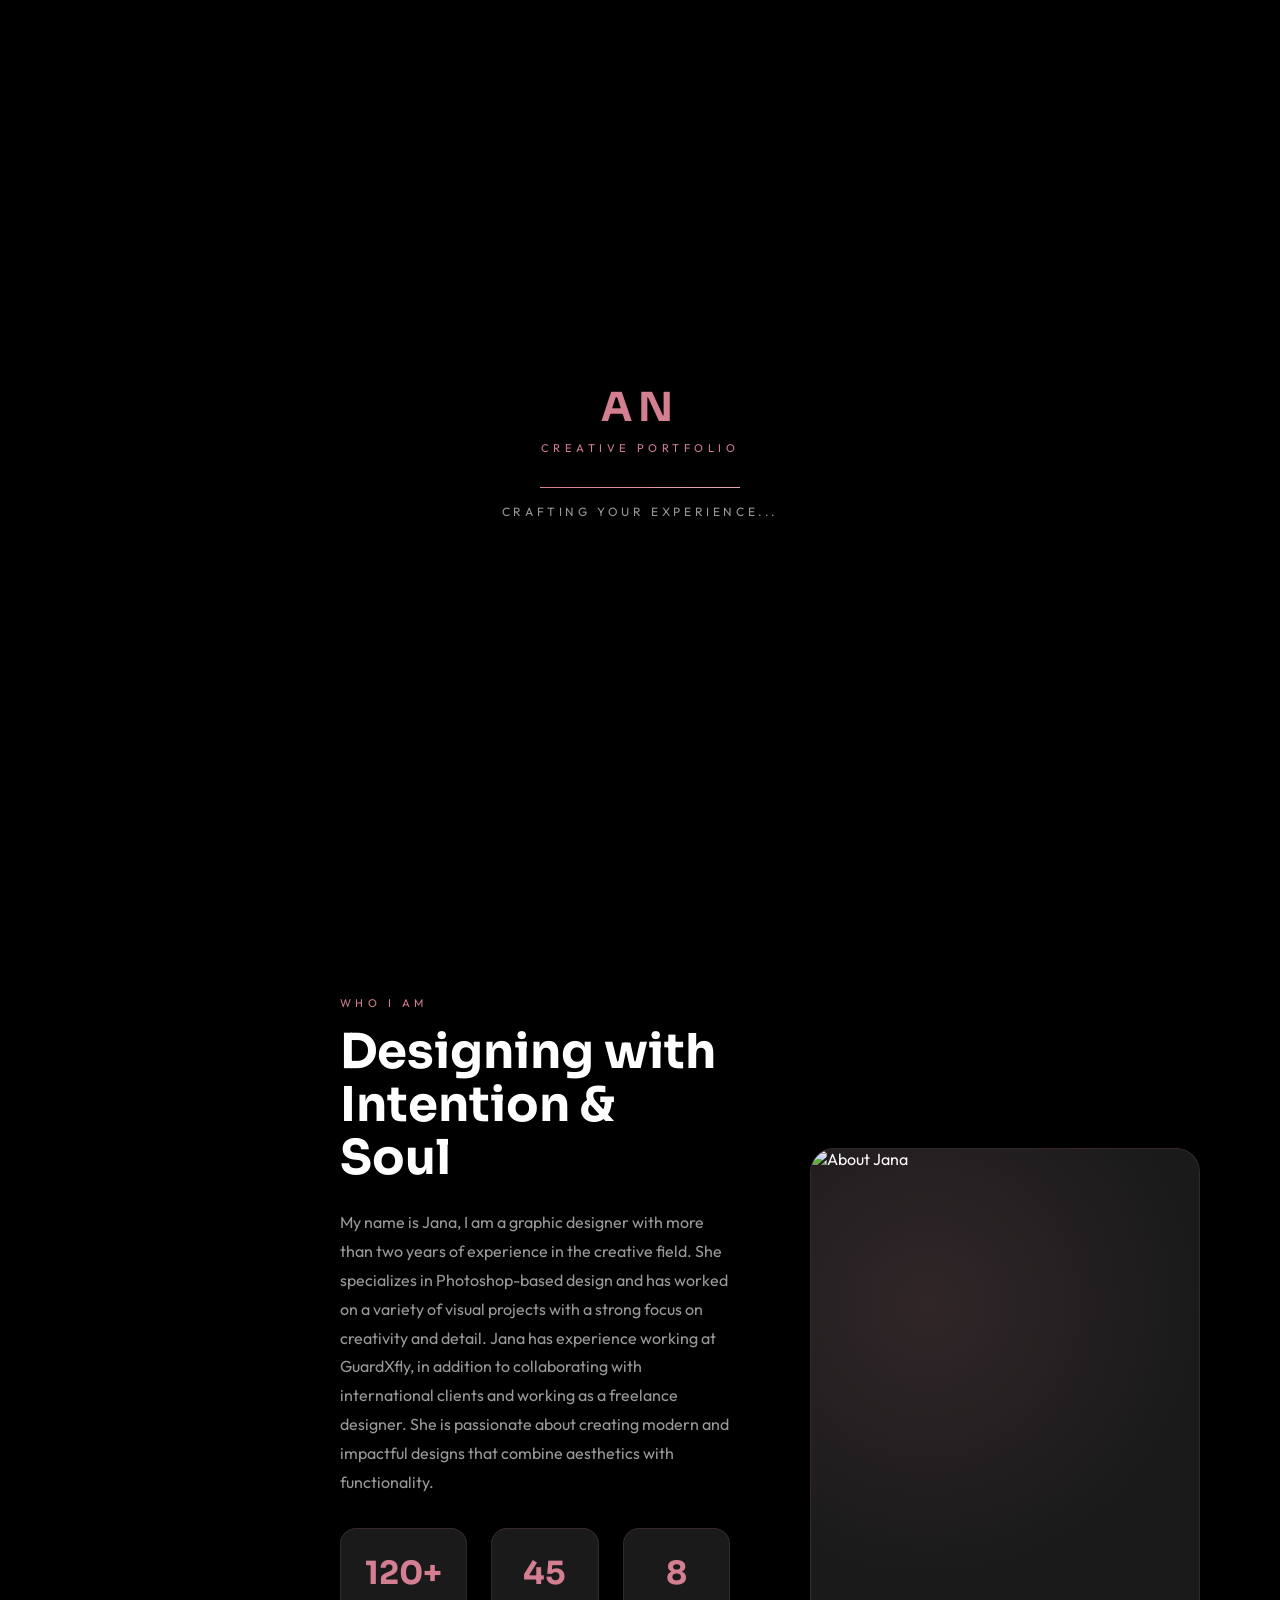
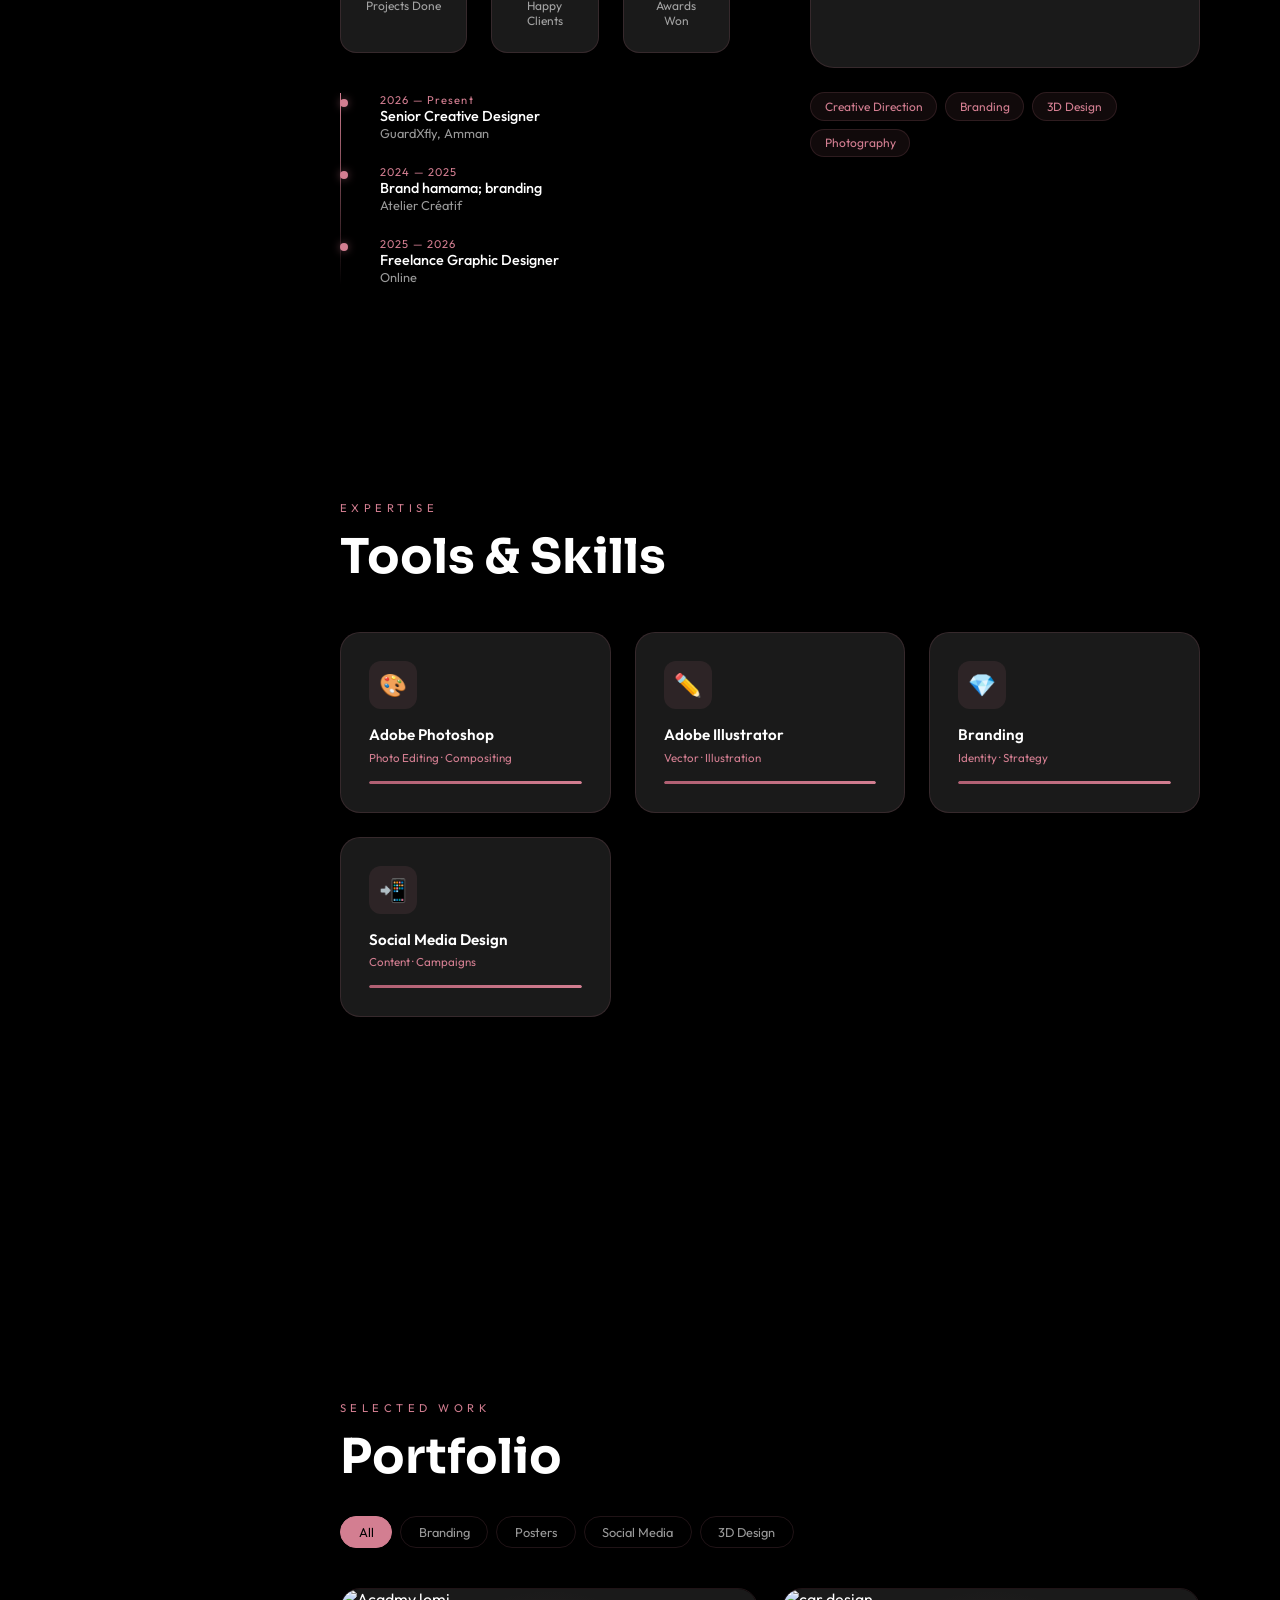
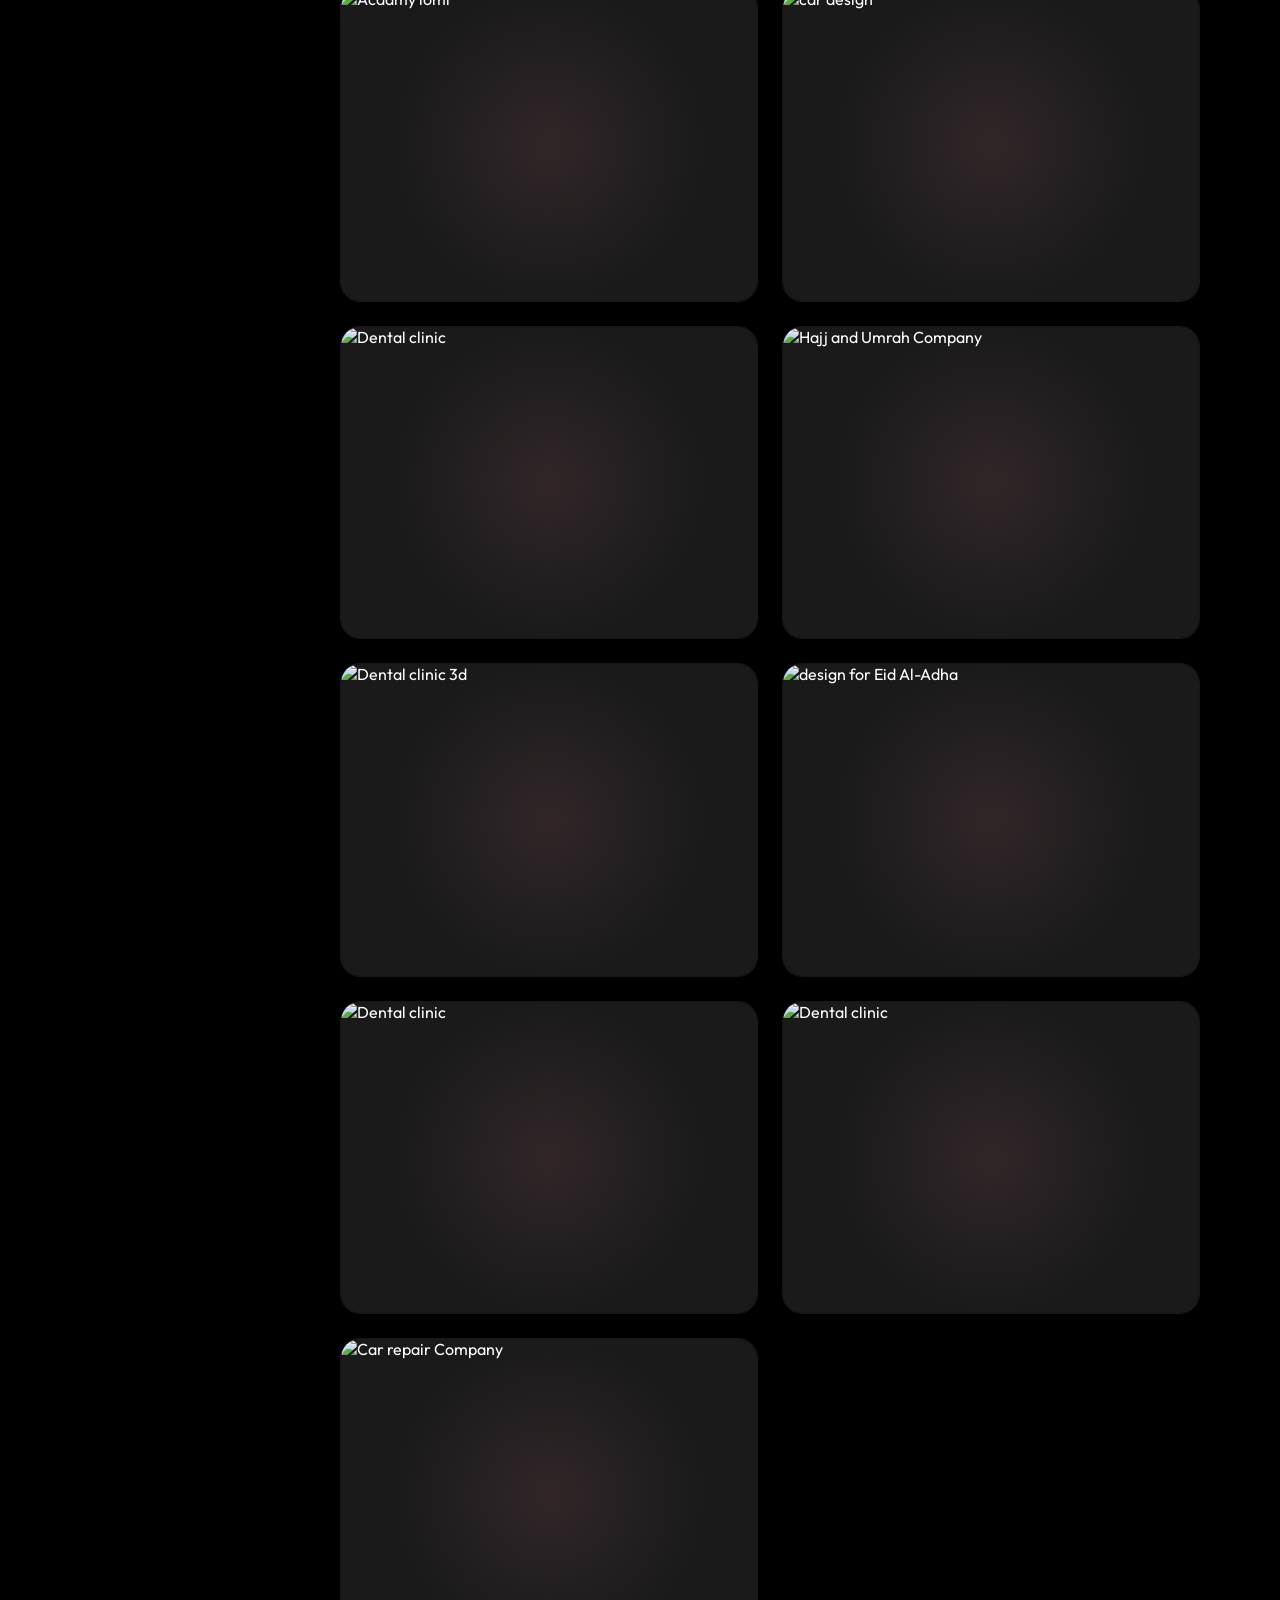
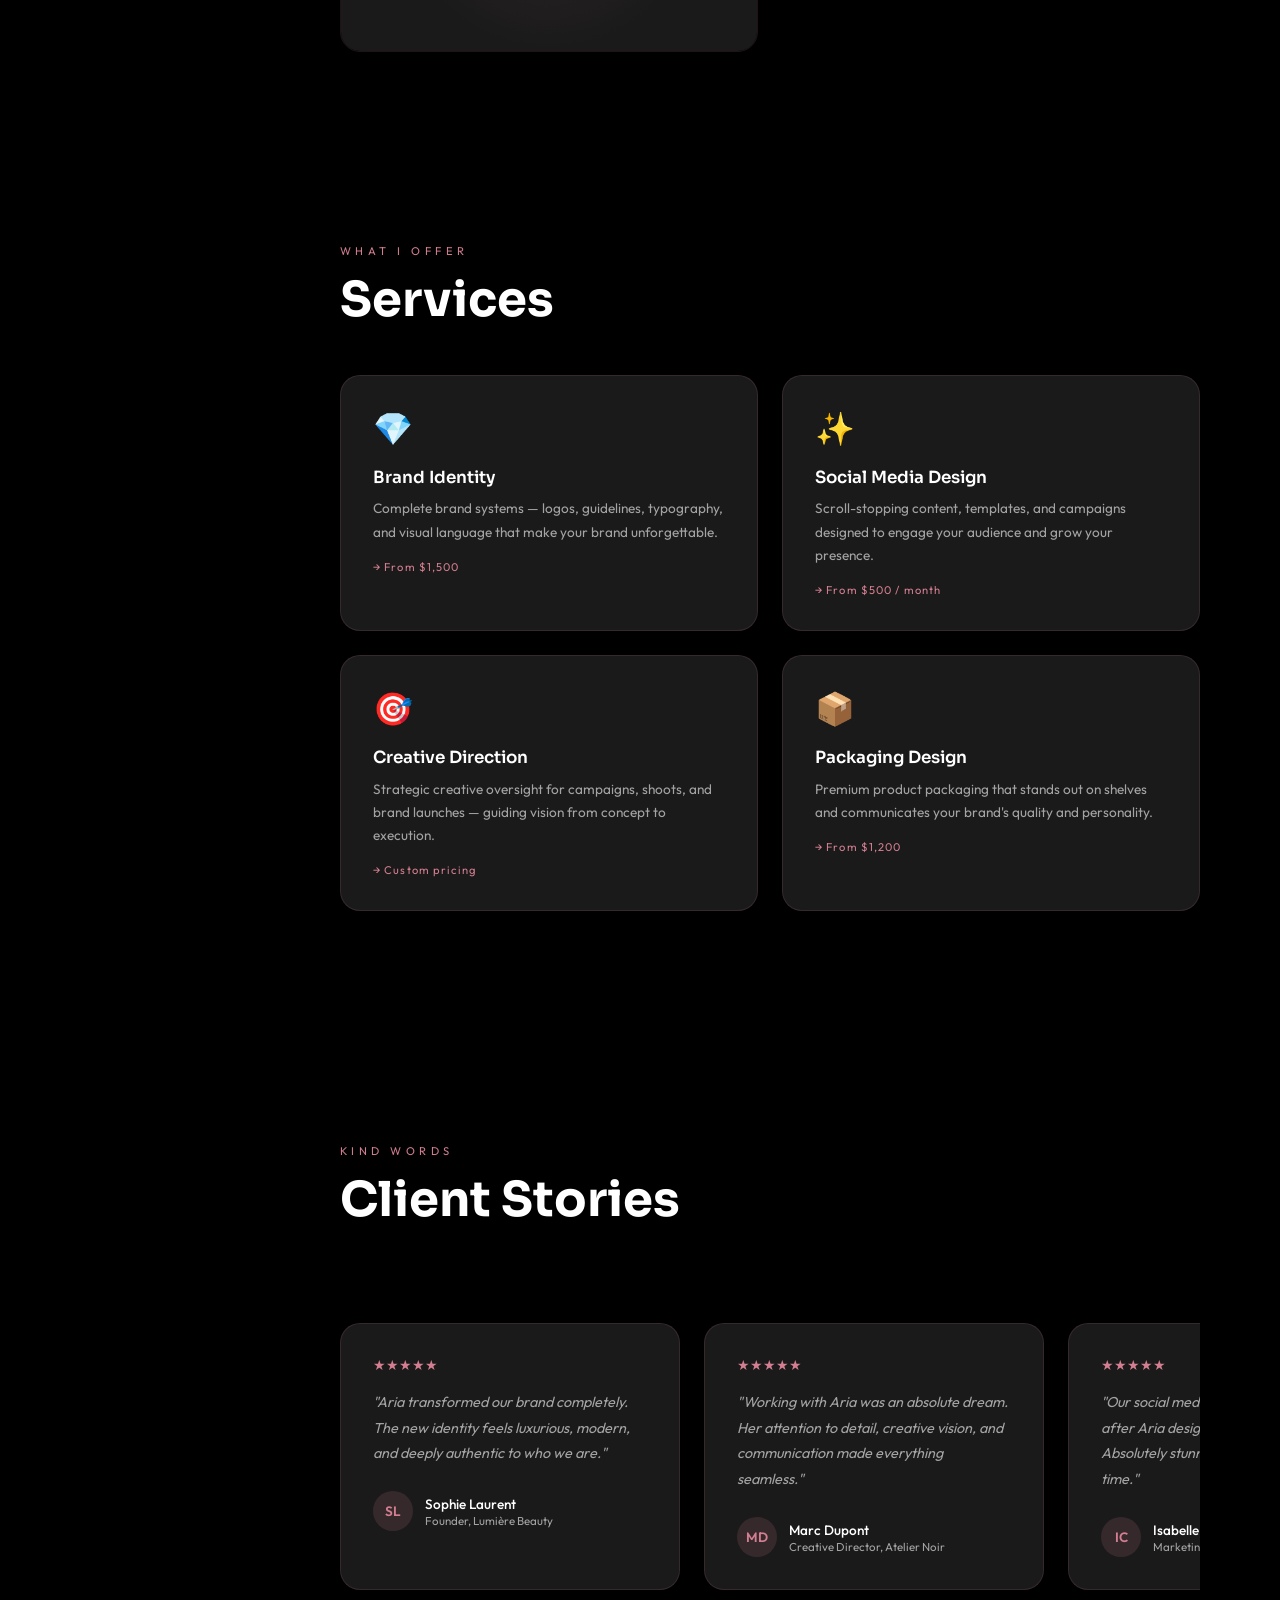
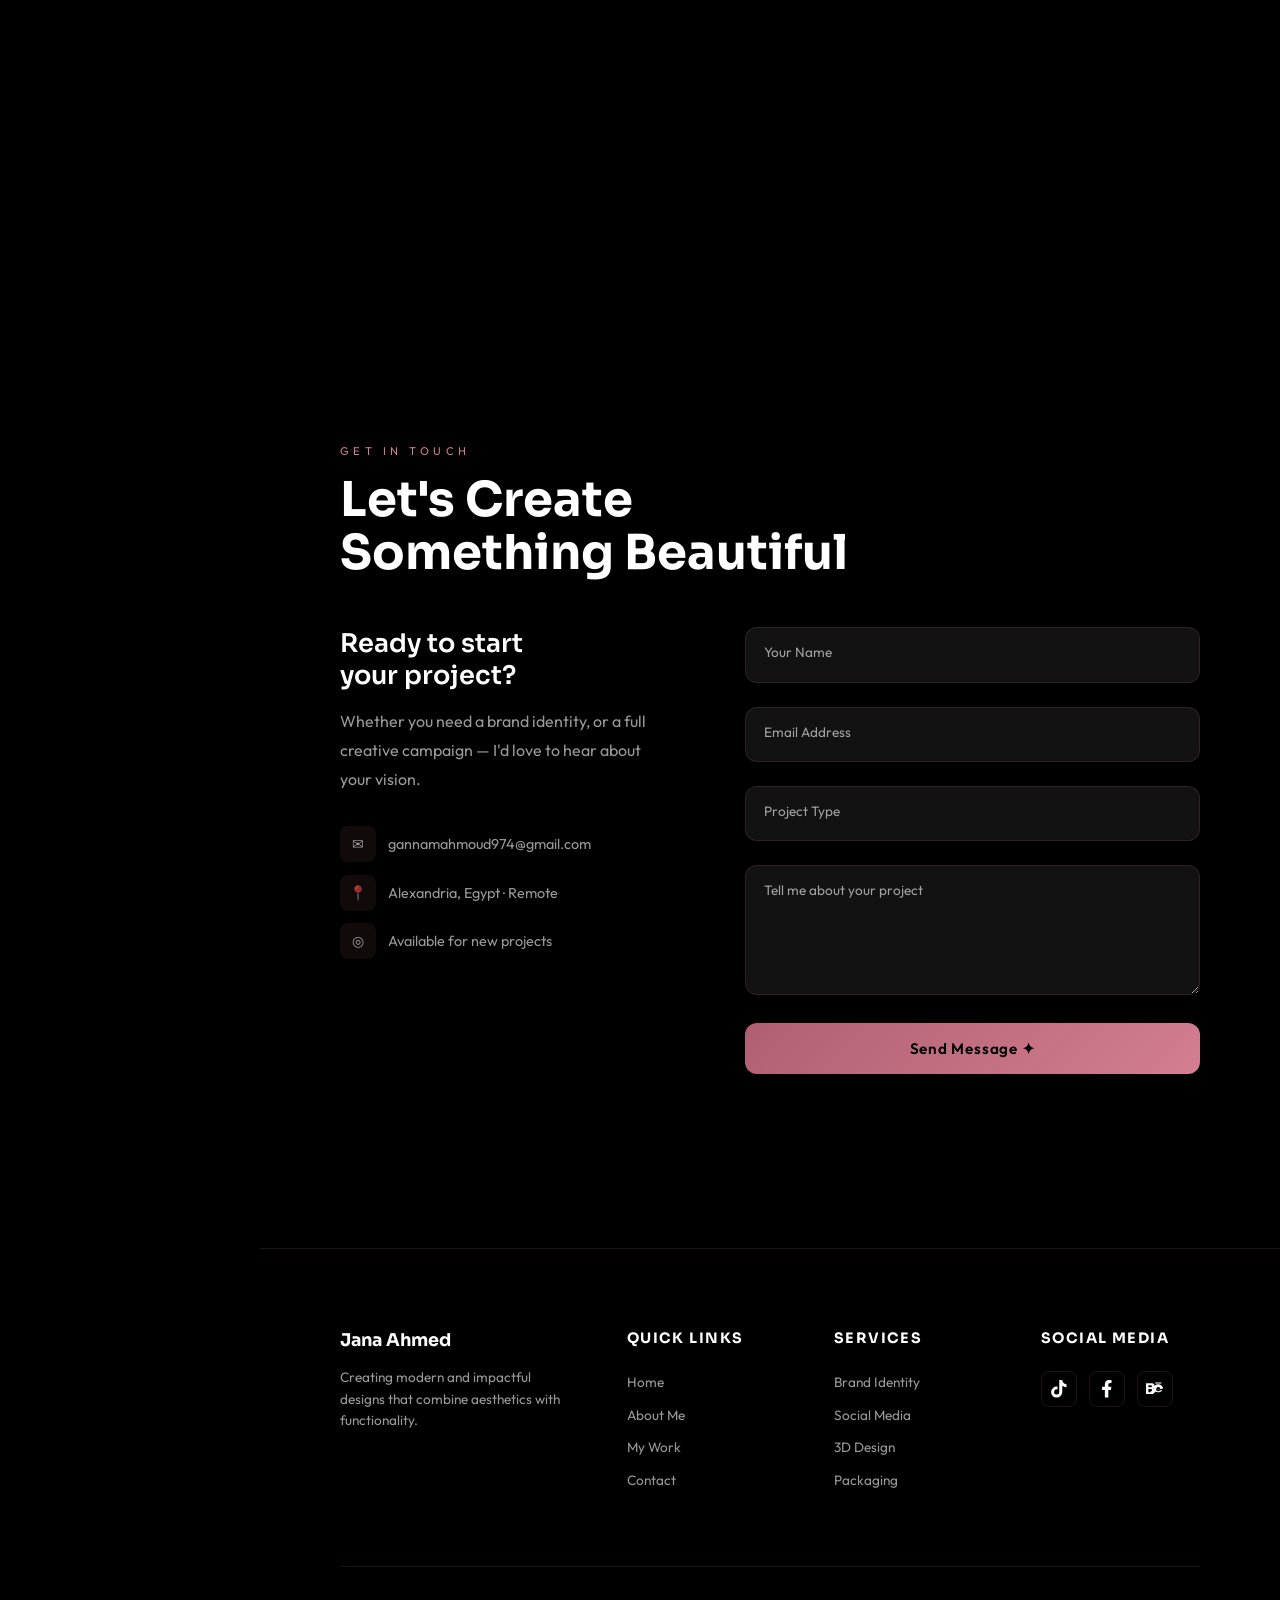
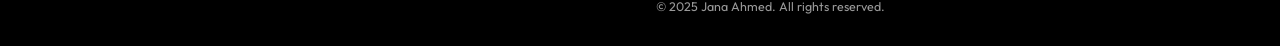
==== commit de2d1af0: "Add files via upload" ====
--- a/index.html
+++ b/index.html
@@ -140,7 +140,7 @@
           <div class="hero-img-ring">
             <div class="hero-avatar">
               <img
-                src="photo/Gemini_Generated_Image_z7b6twz7b6twz7b6.png"
+                src="photo/janaahmed.png"
                 alt="Profile Image"
                 class="avatar-img"
               />
@@ -212,8 +212,8 @@
           <div class="about-visual reveal">
             <div class="about-img-card">
               <img
-                src="photo/Gemini_Generated_Image_bhj4iwbhj4iwbhj4.png"
-                alt="About Aria"
+                src="photo/janawork.png"
+                alt="About Jana"
                 class="about-img"
               />
             </div>
@@ -473,9 +473,6 @@
                 /></svg
             ></a>
           </div>
-          <div class="developer-credit" style="margin-top: 1.5rem;">
-            Web Developer: <a href="https://nagwazki.github.io/portfolio/" class="glow-link">Nagwa Zaki</a>
-          </div>
         </div>
       </div>
       <div class="footer-bottom">
--- a/style.css
+++ b/style.css
@@ -269,7 +269,7 @@
   justify-content: center;
   color: var(--text-primary); /* اللون الأساسي للأيقونة */
   text-decoration: none;
-  /* font-size: 1.1rem; لم يعد مطلوبًا لأيقونات SVG */
+  /* font-size: 1.1rem; /* لم يعد مطلوبًا لأيقونات SVG */ */
   transition: all 0.3s var(--transition);
 }
 .social-icon svg {
@@ -1425,29 +1425,6 @@
   justify-content: center;
 }
 
-.developer-credit {
-  font-size: 0.78rem;
-  color: var(--text-muted);
-}
-
-.glow-link {
-  color: var(--rose);
-  text-decoration: none;
-  font-weight: 600;
-  transition: all 0.3s ease;
-  position: relative;
-  animation: glow 2s ease-in-out infinite alternate;
-}
-
-@keyframes glow {
-  from {
-    text-shadow: 0 0 5px var(--rose), 0 0 10px var(--rose);
-  }
-  to {
-    text-shadow: 0 0 10px var(--rose), 0 0 20px var(--rose-light), 0 0 30px var(--rose);
-  }
-}
-
 /* REVEAL ANIMATIONS */
 .reveal {
   opacity: 0;
@@ -1538,7 +1515,6 @@
   .stats-row {
     grid-template-columns: 1fr 1fr;
   }
-}
 @media (max-width: 480px) {
   .portfolio-grid {
     grid-template-columns: 1fr;
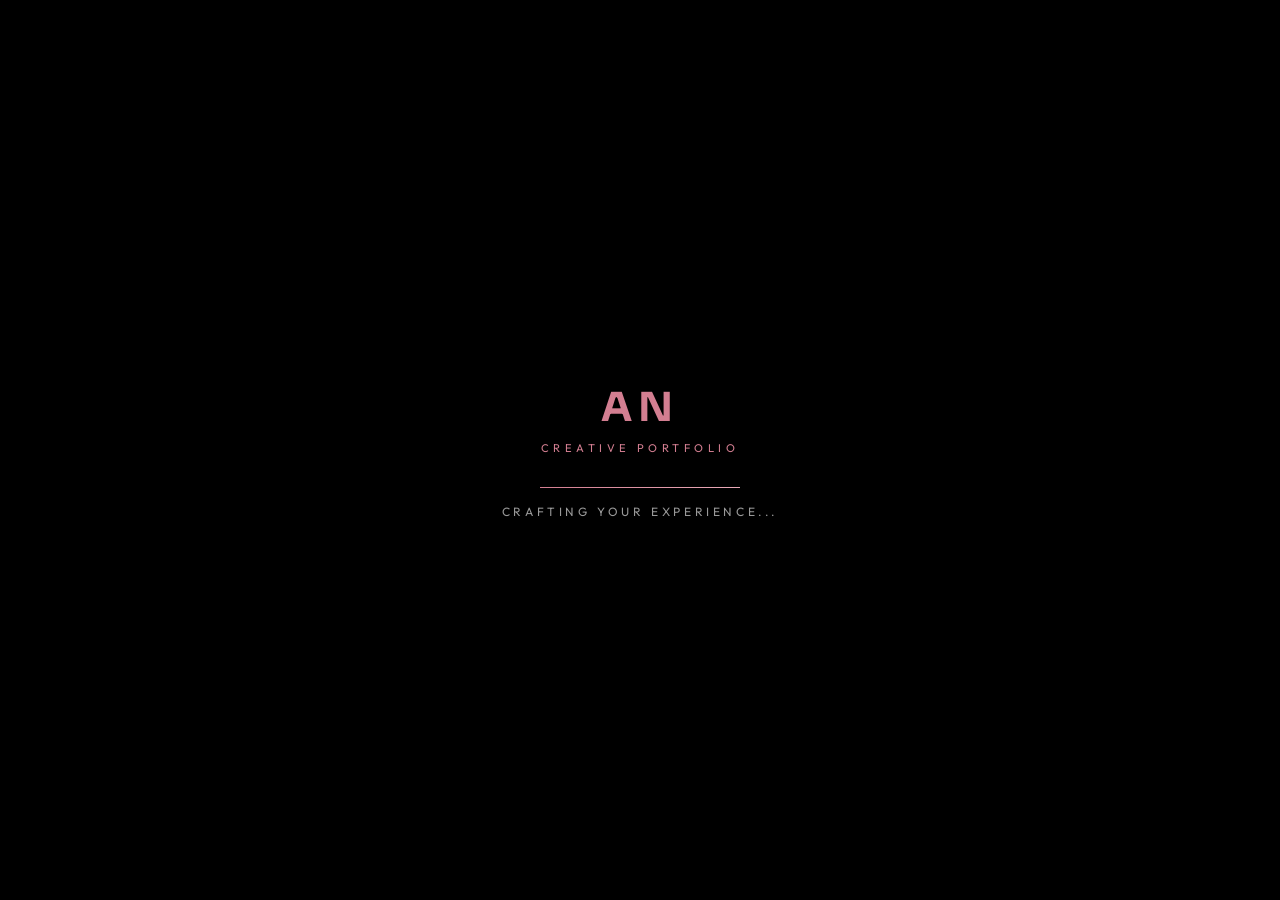
==== commit 54bf923d: "Fix image paths - remove photo/ folder reference since images are in root directory" ====
--- a/index.html
+++ b/index.html
@@ -1,485 +1,486 @@
-<!doctype html>
-<html lang="en">
-  <head>
-    <meta charset="UTF-8" />
-    <meta name="viewport" content="width=device-width, initial-scale=1.0" />
-    <title>Jana Ahmed — Creative Designer</title>
-    <link
-      href="https://fonts.googleapis.com/css2?family=Sora:wght@300;400;600;700&family=Outfit:wght@300;400;500;600&family=Poppins:wght@300;400;500;600;700&display=swap"
-      rel="stylesheet"
-    />
-    <link rel="stylesheet" href="style.css" />
-  </head>
-  <body>
-    <!-- CURSOR -->
-    <div id="cursor"></div>
-    <div id="cursor-follower"></div>
-
-    <!-- LOADER -->
-    <div id="loader">
-      <div class="loader-logo">AN</div>
-      <div
-        style="
-          font-size: 0.7rem;
-          letter-spacing: 0.4em;
-          color: var(--rose);
-          margin-top: 0.5rem;
-          text-transform: uppercase;
-        "
-      >
-        Creative Portfolio
-      </div>
-      <div class="loader-bar"><div class="loader-fill"></div></div>
-      <div class="loader-text">Crafting your experience...</div>
-    </div>
-
-    <!-- SCROLL PROGRESS -->
-    <div id="progress-bar" style="width: 0%"></div>
-
-    <!-- SIDEBAR -->
-    <aside id="sidebar">
-      <div class="sidebar-logo">Jana Ahmed</div>
-      <div class="sidebar-title">Graphic Designer</div>
-      <div class="sidebar-divider"></div>
-      <nav class="sidebar-nav">
-        <a href="#hero" class="nav-link active" data-section="hero">
-          <span class="nav-icon">✦</span> Home
-        </a>
-        <a href="#about" class="nav-link" data-section="about">
-          <span class="nav-icon">◎</span> About
-        </a>
-        <a href="#skills" class="nav-link" data-section="skills">
-          <span class="nav-icon">◈</span> Skills
-        </a>
-        <a href="#portfolio" class="nav-link" data-section="portfolio">
-          <span class="nav-icon">⬡</span> Portfolio
-        </a>
-        <a href="#services" class="nav-link" data-section="services">
-          <span class="nav-icon">◇</span> Services
-        </a>
-        <a href="#testimonials" class="nav-link" data-section="testimonials">
-          <span class="nav-icon">◯</span> Testimonials
-        </a>
-        <a href="#contact" class="nav-link" data-section="contact">
-          <span class="nav-icon">◉</span> Contact
-        </a>
-        <div class="sidebar-divider"></div>
-        <a href="javascript:void(0)" class="nav-link theme-toggle-btn">
-          <span class="nav-icon">◐</span>
-          <span class="theme-text">Light Mode</span>
-        </a>
-      </nav>
-      <div class="sidebar-socials">
-        <a href="https://www.tiktok.com/@jana.ahmed5745?_r=1&_t=ZS-96KXokN" class="social-icon" title="TikTok"
-          ><svg xmlns="http://www.w3.org/2000/svg" viewBox="0 0 448 512">
-            <path
-              d="M448 209.91a210.06 210.06 0 0 1-122.77-39.25v178.72A162.55 162.55 0 1 1 185 188.31v89.89a74.62 74.62 0 1 0 52.23 71.18V0h88a121.18 121.18 0 0 0 1.86 22.17A122.18 122.18 0 0 0 381 102.39a121.43 121.43 0 0 0 67 20.14z"
-            /></svg
-        ></a>
-        <a href="https://www.facebook.com/share/1MRzcaGBau/" class="social-icon" title="Facebook"
-          ><svg xmlns="http://www.w3.org/2000/svg" viewBox="0 0 320 512">
-            <path
-              d="M279.14 288l14.22-92.66h-88.91v-60.13c0-25.35 12.42-50.06 52.24-50.06h40.42V6.26S260.43 0 225.36 0c-73.22 0-121.08 44.38-121.08 124.72v70.62H22.89V288h81.39v224h100.17V288z"
-            /></svg
-        ></a>
-        <a href="https://www.behance.net/ganaahmed26" class="social-icon" title="Behance">
-          <svg xmlns="http://www.w3.org/2000/svg" viewBox="0 0 576 512">
-            <path d="M232 237.2c31.8-15.2 48.4-38.2 48.4-74 0-70.6-52.6-87.8-113.3-87.8H0v354.4h171.8c64.4 0 124.9-30.9 124.9-102.9 0-44.5-21.1-77.4-64.7-89.7zM77.9 135.9H151c28.1 0 43.4 10.8 43.4 34.7 0 23.5-15.3 35.7-43.4 35.7H77.9v-70.4zm73.9 231.3H77.9V265h73.9c29.4 0 47.4 13.5 47.4 37.7 0 23.5-18 34.5-47.4 34.5zM562.4 238.8c-21.4-74.7-81.5-131.2-163.7-131.2-84 0-145.5 54.5-145.5 132.3 0 80.7 63 130.8 145.5 130.8 52.3 0 108.5-27.3 136.5-70.8h-63.5c-15.1 21.2-40 35-73 35-47.1 0-73-28.5-73-72.7h210.4c1.2-8.1 1.2-18.4 1.2-23.4zm-161.4-38.9c44.1 0 63.9 28.5 63.9 72.7h-129.2c0-44.2 22.5-72.7 65.3-72.7zM301.6 48h201.6v33.8H301.6V48z" />
-          </svg>
-        </a>
-      </div>
-    </aside>
-
-    <!-- MOBILE NAV -->
-    <nav id="mobile-nav">
-      <a href="#hero" class="mobile-nav-item active"
-        ><span class="mn-icon">✦</span><span>Home</span></a
-      >
-      <a href="#about" class="mobile-nav-item"
-        ><span class="mn-icon">◎</span><span>About</span></a
-      >
-      <a href="#skills" class="mobile-nav-item"
-        ><span class="mn-icon">◈</span><span>Skills</span></a
-      >
-      <a href="#portfolio" class="mobile-nav-item"
-        ><span class="mn-icon">⬡</span><span>Work</span></a
-      >
-      <a href="#contact" class="mobile-nav-item"
-        ><span class="mn-icon">◉</span><span>Contact</span></a
-      >
-      <a href="javascript:void(0)" class="mobile-nav-item theme-toggle-btn">
-        <span class="mn-icon">◐</span>
-        <span class="theme-text">Mode</span>
-      </a>
-    </nav>
-
-    <!-- MAIN -->
-    <main>
-      <!-- HERO -->
-      <section id="hero">
-        <div class="hero-bg">
-          <div class="blob blob-1"></div>
-          <div class="blob blob-2"></div>
-          <div class="particles" id="particles"></div>
-        </div>
-        <div class="hero-content">
-          <div class="hero-eyebrow">Available for Projects</div>
-          <h1 class="hero-name">Creative<br />Graphic<br />Designer</h1>
-          <p class="hero-tagline">
-            Transforming ideas into extraordinary<br />visual experiences
-          </p>
-          <div class="typing-wrap">
-            <span class="typing-text" id="typing"></span>
-          </div>
-          <div class="hero-ctas">
-            <a href="#portfolio" class="btn-primary">View My Work</a>
-            <a href="#contact" class="btn-outline">Let's Talk</a>
-          </div>
-        </div>
-        <div class="hero-image-wrap">
-          <div class="hero-img-ring">
-            <div class="hero-avatar">
-              <img
-                src="photo/janaahmed.png"
-                alt="Profile Image"
-                class="avatar-img"
-              />
-            </div>
-          </div>
-          <div class="hero-badge b1">
-            <span class="badge-dot"></span>graphic design · Brand Identity
-          </div>
-          <div class="hero-badge b2">
-            <span class="badge-dot"></span>2+ Years Experience
-          </div>
-        </div>
-        <div class="scroll-indicator">
-          <div class="scroll-line"></div>
-          <span>Scroll</span>
-        </div>
-      </section>
-
-      <!-- ABOUT -->
-      <section id="about">
-        <div class="about-grid">
-          <div>
-            <div class="section-label reveal">Who I Am</div>
-            <h2 class="section-title reveal reveal-delay-1">
-              Designing with<br />Intention &amp; Soul
-            </h2>
-            <p class="about-bio reveal reveal-delay-2">
-              My name is Jana, I am a graphic designer with more than two years
-              of experience in the creative field. She specializes in
-              Photoshop-based design and has worked on a variety of visual
-              projects with a strong focus on creativity and detail. Jana has
-              experience working at GuardXfly, in addition to collaborating with
-              international clients and working as a freelance designer. She is
-              passionate about creating modern and impactful designs that
-              combine aesthetics with functionality.
-            </p>
-            <div class="stats-row reveal reveal-delay-2">
-              <div class="stat-card">
-                <div class="stat-num" data-count="120">0</div>
-                <div class="stat-label">Projects Done</div>
-              </div>
-              <div class="stat-card">
-                <div class="stat-num" data-count="45">0</div>
-                <div class="stat-label">Happy Clients</div>
-              </div>
-              <div class="stat-card">
-                <div class="stat-num" data-count="8">0</div>
-                <div class="stat-label">Awards Won</div>
-              </div>
-            </div>
-            <div class="timeline reveal reveal-delay-3">
-              <div class="timeline-item">
-                <div class="timeline-year">2026 — Present</div>
-                <div class="timeline-role">Senior Creative Designer</div>
-                <div class="timeline-company">GuardXfly, Amman</div>
-              </div>
-              <div class="timeline-item">
-                <div class="timeline-year">2024 — 2025</div>
-                <div class="timeline-role">Brand hamama; branding</div>
-                <div class="timeline-company">Atelier Créatif</div>
-              </div>
-              <div class="timeline-item">
-                <div class="timeline-year">2025 — 2026</div>
-                <div class="timeline-role">Freelance Graphic Designer</div>
-                <div class="timeline-company">Online</div>
-              </div>
-            </div>
-          </div>
-          <div class="about-visual reveal">
-            <div class="about-img-card">
-              <img
-                src="photo/janawork.png"
-                alt="About Jana"
-                class="about-img"
-              />
-            </div>
-            <div class="skill-chips">
-              <span class="chip">Creative Direction</span>
-              <span class="chip">Branding</span>
-              <span class="chip">3D Design</span>
-              <span class="chip">Photography</span>
-            </div>
-          </div>
-        </div>
-      </section>
-
-      <!-- SKILLS -->
-      <section id="skills">
-        <div class="section-label reveal">Expertise</div>
-        <h2 class="section-title reveal reveal-delay-1">Tools &amp; Skills</h2>
-        <div class="skills-grid">
-          <div class="skill-card reveal" data-skill="90">
-            <div class="skill-icon-wrap">🎨</div>
-            <div class="skill-name">Adobe Photoshop</div>
-            <div class="skill-cat">Photo Editing · Compositing</div>
-            <div class="skill-bar-track">
-              <div class="skill-bar-fill" style="--w: 0.9"></div>
-            </div>
-          </div>
-          <div class="skill-card reveal reveal-delay-1" data-skill="88">
-            <div class="skill-icon-wrap">✏️</div>
-            <div class="skill-name">Adobe Illustrator</div>
-            <div class="skill-cat">Vector · Illustration</div>
-            <div class="skill-bar-track">
-              <div class="skill-bar-fill" style="--w: 0.88"></div>
-            </div>
-          </div>
-          <div class="skill-card reveal" data-skill="94">
-            <div class="skill-icon-wrap">💎</div>
-            <div class="skill-name">Branding</div>
-            <div class="skill-cat">Identity · Strategy</div>
-            <div class="skill-bar-track">
-              <div class="skill-bar-fill" style="--w: 0.94"></div>
-            </div>
-          </div>
-          <div class="skill-card reveal reveal-delay-1" data-skill="87">
-            <div class="skill-icon-wrap">📲</div>
-            <div class="skill-name">Social Media Design</div>
-            <div class="skill-cat">Content · Campaigns</div>
-            <div class="skill-bar-track">
-              <div class="skill-bar-fill" style="--w: 0.87"></div>
-            </div>
-          </div>
-        </div>
-      </section>
-
-      <!-- PORTFOLIO -->
-      <section id="portfolio">
-        <div class="section-label reveal">Selected Work</div>
-        <h2 class="section-title reveal reveal-delay-1">Portfolio</h2>
-        <div class="filter-row reveal reveal-delay-2">
-          <button class="filter-btn active" data-filter="all">All</button>
-          <button class="filter-btn" data-filter="branding">Branding</button>
-          <button class="filter-btn" data-filter="poster">Posters</button>
-          <button class="filter-btn" data-filter="social">Social Media</button>
-          <button class="filter-btn" data-filter="3d">3D Design</button>
-        </div>
-        <div class="portfolio-grid" id="portfolio-grid">
-          <!-- Cards injected by JS -->
-        </div>
-      </section>
-
-      <!-- MODAL -->
-      <div id="modal">
-        <div class="modal-card">
-          <button class="modal-close" id="modal-close">✕</button>
-          <div class="modal-thumb" id="modal-thumb"></div>
-          <div class="modal-cat" id="modal-cat"></div>
-          <div class="modal-title" id="modal-title"></div>
-          <div class="modal-desc" id="modal-desc"></div>
-        </div>
-      </div>
-
-      <!-- SERVICES -->
-      <section id="services">
-        <div class="section-label reveal">What I Offer</div>
-        <h2 class="section-title reveal reveal-delay-1">Services</h2>
-        <div class="services-grid">
-          <div class="service-card reveal">
-            <div class="service-icon">💎</div>
-            <div class="service-name">Brand Identity</div>
-            <div class="service-desc">
-              Complete brand systems — logos, guidelines, typography, and visual
-              language that make your brand unforgettable.
-            </div>
-            <span class="service-tag">→ From $1,500</span>
-          </div>
-          <div class="service-card reveal reveal-delay-1">
-            <div class="service-icon">✨</div>
-            <div class="service-name">Social Media Design</div>
-            <div class="service-desc">
-              Scroll-stopping content, templates, and campaigns designed to
-              engage your audience and grow your presence.
-            </div>
-            <span class="service-tag">→ From $500 / month</span>
-          </div>
-          <div class="service-card reveal reveal-delay-1">
-            <div class="service-icon">🎯</div>
-            <div class="service-name">Creative Direction</div>
-            <div class="service-desc">
-              Strategic creative oversight for campaigns, shoots, and brand
-              launches — guiding vision from concept to execution.
-            </div>
-            <span class="service-tag">→ Custom pricing</span>
-          </div>
-          <div class="service-card reveal reveal-delay-2">
-            <div class="service-icon">📦</div>
-            <div class="service-name">Packaging Design</div>
-            <div class="service-desc">
-              Premium product packaging that stands out on shelves and
-              communicates your brand's quality and personality.
-            </div>
-            <span class="service-tag">→ From $1,200</span>
-          </div>
-        </div>
-      </section>
-
-      <!-- TESTIMONIALS -->
-      <section id="testimonials" style="padding-bottom: 6rem">
-        <div class="section-label reveal">Kind Words</div>
-        <h2 class="section-title reveal reveal-delay-1">Client Stories</h2>
-        <div style="overflow: hidden; margin-top: 3rem">
-          <div class="testimonials-track" id="testi-track"></div>
-        </div>
-      </section>
-
-      <!-- CONTACT -->
-      <section id="contact">
-        <div class="section-label reveal">Get In Touch</div>
-        <h2 class="section-title reveal reveal-delay-1">
-          Let's Create<br />Something Beautiful
-        </h2>
-        <div class="contact-grid">
-          <div class="reveal">
-            <div class="contact-info">
-              <h3>Ready to start<br />your project?</h3>
-              <p>
-                Whether you need a brand identity, or a full creative
-                campaign — I'd love to hear about your vision.
-              </p>
-            </div>
-            <div class="contact-links">
-              <a href="#" class="contact-link">
-                <div class="contact-link-icon">✉</div>
-                gannamahmoud974@gmail.com
-              </a>
-              <a href="#" class="contact-link">
-                <div class="contact-link-icon">📍</div>
-                Alexandria, Egypt · Remote
-              </a>
-              <a href="#" class="contact-link">
-                <div class="contact-link-icon">◎</div>
-                Available for new projects
-              </a>
-            </div>
-          </div>
-          <div class="reveal reveal-delay-2">
-            <div class="form-group">
-              <input
-                type="text"
-                class="form-input"
-                placeholder="Name"
-                id="f-name"
-              />
-              <label class="form-label" for="f-name">Your Name</label>
-            </div>
-            <div class="form-group">
-              <input
-                type="email"
-                class="form-input"
-                placeholder="Email"
-                id="f-email"
-              />
-              <label class="form-label" for="f-email">Email Address</label>
-            </div>
-            <div class="form-group">
-              <input
-                type="text"
-                class="form-input"
-                placeholder="Subject"
-                id="f-subject"
-              />
-              <label class="form-label" for="f-subject">Project Type</label>
-            </div>
-            <div class="form-group">
-              <textarea
-                class="form-textarea"
-                placeholder="Message"
-                id="f-message"
-              ></textarea>
-              <label class="form-label" for="f-message"
-                >Tell me about your project</label
-              >
-            </div>
-            <button class="submit-btn" onclick="handleSubmit()">
-              Send Message ✦
-            </button>
-          </div>
-        </div>
-      </section>
-    </main>
-
-    <!-- FOOTER -->
-    <footer>
-      <div class="footer-grid">
-        <div class="footer-col">
-          <div class="footer-logo">Jana Ahmed</div>
-          <p class="footer-text">
-            Creating modern and impactful designs that combine aesthetics with
-            functionality.
-          </p>
-        </div>
-        <div class="footer-col">
-          <h4>Quick Links</h4>
-          <ul class="footer-links">
-            <li><a href="#hero">Home</a></li>
-            <li><a href="#about">About Me</a></li>
-            <li><a href="#portfolio">My Work</a></li>
-            <li><a href="#contact">Contact</a></li>
-          </ul>
-        </div>
-        <div class="footer-col">
-          <h4>Services</h4>
-          <ul class="footer-links">
-            <li><a href="#services">Brand Identity</a></li>
-            <li><a href="#services">Social Media</a></li>
-            <li><a href="#services">3D Design</a></li>
-            <li><a href="#services">Packaging</a></li>
-          </ul>
-        </div>
-        <div class="footer-col">
-          <h4>Social Media</h4>
-          <div class="footer-socials">
-            <a href="https://www.tiktok.com/@jana.ahmed5745?_r=1&_t=ZS-96KXokNJE7G" class="social-icon" title="TikTok"
-              ><svg xmlns="http://www.w3.org/2000/svg" viewBox="0 0 448 512">
-                <path
-                  d="M448 209.91a210.06 210.06 0 0 1-122.77-39.25v178.72A162.55 162.55 0 1 1 185 188.31v89.89a74.62 74.62 0 1 0 52.23 71.18V0h88a121.18 121.18 0 0 0 1.86 22.17A122.18 122.18 0 0 0 381 102.39a121.43 121.43 0 0 0 67 20.14z"
-                /></svg
-            ></a>
-            <a href="https://www.facebook.com/share/1MRzcaGBau/" class="social-icon" title="Facebook"
-              ><svg xmlns="http://www.w3.org/2000/svg" viewBox="0 0 320 512">
-                <path
-                  d="M279.14 288l14.22-92.66h-88.91v-60.13c0-25.35 12.42-50.06 52.24-50.06h40.42V6.26S260.43 0 225.36 0c-73.22 0-121.08 44.38-121.08 124.72v70.62H22.89V288h81.39v224h100.17V288z"
-                /></svg
-            ></a>
-            <a href="https://www.behance.net/ganaahmed26" class="social-icon" title="Behance"
-              ><svg xmlns="http://www.w3.org/2000/svg" viewBox="0 0 576 512">
-                <path
-                  d="M232 237.2c31.8-15.2 48.4-38.2 48.4-74 0-70.6-52.6-87.8-113.3-87.8H0v354.4h171.8c64.4 0 124.9-30.9 124.9-102.9 0-44.5-21.1-77.4-64.7-89.7zM77.9 135.9H151c28.1 0 43.4 10.8 43.4 34.7 0 23.5-15.3 35.7-43.4 35.7H77.9v-70.4zm73.9 231.3H77.9V265h73.9c29.4 0 47.4 13.5 47.4 37.7 0 23.5-18 34.5-47.4 34.5zM562.4 238.8c-21.4-74.7-81.5-131.2-163.7-131.2-84 0-145.5 54.5-145.5 132.3 0 80.7 63 130.8 145.5 130.8 52.3 0 108.5-27.3 136.5-70.8h-63.5c-15.1 21.2-40 35-73 35-47.1 0-73-28.5-73-72.7h210.4c1.2-8.1 1.2-18.4 1.2-23.4zm-161.4-38.9c44.1 0 63.9 28.5 63.9 72.7h-129.2c0-44.2 22.5-72.7 65.3-72.7zM301.6 48h201.6v33.8H301.6V48z"
-                /></svg
-            ></a>
-          </div>
-        </div>
-      </div>
-      <div class="footer-bottom">
-        <div class="footer-copy">© 2025 Jana Ahmed. All rights reserved.</div>
-      </div>
-    </footer>
-
-    <script src="main.js"></script>
-  </body>
-</html>
+<!doctype html>
+<html lang="en">
+  <head>
+    <meta charset="UTF-8" />
+    <meta name="viewport" content="width=device-width, initial-scale=1.0" />
+    <title>Jana Ahmed — Creative Designer</title>
+    <link
+      href="https://fonts.googleapis.com/css2?family=Sora:wght@300;400;600;700&family=Outfit:wght@300;400;500;600&family=Poppins:wght@300;400;500;600;700&display=swap"
+      rel="stylesheet"
+    />
+    <link rel="stylesheet" href="style.css" />
+  </head>
+  <body>
+    <!-- CURSOR -->
+    <div id="cursor"></div>
+    <div id="cursor-follower"></div>
+
+    <!-- LOADER -->
+    <div id="loader">
+      <div class="loader-logo">AN</div>
+      <div
+        style="
+          font-size: 0.7rem;
+          letter-spacing: 0.4em;
+          color: var(--rose);
+          margin-top: 0.5rem;
+          text-transform: uppercase;
+        "
+      >
+        Creative Portfolio
+      </div>
+      <div class="loader-bar"><div class="loader-fill"></div></div>
+      <div class="loader-text">Crafting your experience...</div>
+    </div>
+
+    <!-- SCROLL PROGRESS -->
+    <div id="progress-bar" style="width: 0%"></div>
+
+    <!-- SIDEBAR -->
+    <aside id="sidebar">
+      <div class="sidebar-logo">Jana Ahmed</div>
+      <div class="sidebar-title">Graphic Designer</div>
+      <div class="sidebar-divider"></div>
+      <nav class="sidebar-nav">
+        <a href="#hero" class="nav-link active" data-section="hero">
+          <span class="nav-icon">✦</span> Home
+        </a>
+        <a href="#about" class="nav-link" data-section="about">
+          <span class="nav-icon">◎</span> About
+        </a>
+        <a href="#skills" class="nav-link" data-section="skills">
+          <span class="nav-icon">◈</span> Skills
+        </a>
+        <a href="#portfolio" class="nav-link" data-section="portfolio">
+          <span class="nav-icon">⬡</span> Portfolio
+        </a>
+        <a href="#services" class="nav-link" data-section="services">
+          <span class="nav-icon">◇</span> Services
+        </a>
+        <a href="#testimonials" class="nav-link" data-section="testimonials">
+          <span class="nav-icon">◯</span> Testimonials
+        </a>
+        <a href="#contact" class="nav-link" data-section="contact">
+          <span class="nav-icon">◉</span> Contact
+        </a>
+        <div class="sidebar-divider"></div>
+        <a href="javascript:void(0)" class="nav-link theme-toggle-btn">
+          <span class="nav-icon">◐</span>
+          <span class="theme-text">Light Mode</span>
+        </a>
+      </nav>
+      <div class="sidebar-socials">
+        <a href="https://www.tiktok.com/@jana.ahmed5745?_r=1&_t=ZS-96KXokN" class="social-icon" title="TikTok"
+          ><svg xmlns="http://www.w3.org/2000/svg" viewBox="0 0 448 512">
+            <path
+              d="M448 209.91a210.06 210.06 0 0 1-122.77-39.25v178.72A162.55 162.55 0 1 1 185 188.31v89.89a74.62 74.62 0 1 0 52.23 71.18V0h88a121.18 121.18 0 0 0 1.86 22.17A122.18 122.18 0 0 0 381 [...]
+            /></svg
+        ></a>
+        <a href="https://www.facebook.com/share/1MRzcaGBau/" class="social-icon" title="Facebook"
+          ><svg xmlns="http://www.w3.org/2000/svg" viewBox="0 0 320 512">
+            <path
+              d="M279.14 288l14.22-92.66h-88.91v-60.13c0-25.35 12.42-50.06 52.24-50.06h40.42V6.26S260.43 0 225.36 0c-73.22 0-121.08 44.38-121.08 124.72v70.62H22.89V288h81.39v224h100.17V288z"
+            /></svg
+        ></a>
+        <a href="https://www.behance.net/ganaahmed26" class="social-icon" title="Behance">
+          <svg xmlns="http://www.w3.org/2000/svg" viewBox="0 0 576 512">
+            <path d="M232 237.2c31.8-15.2 48.4-38.2 48.4-74 0-70.6-52.6-87.8-113.3-87.8H0v354.4h171.8c64.4 0 124.9-30.9 124.9-102.9 0-44.5-21.1-77.4-64.7-89.7zM77.9 135.9H151c28.1 0 43.4 10.8 43.4[...]
+            /></svg>
+          </svg>
+        </a>
+      </div>
+    </aside>
+
+    <!-- MOBILE NAV -->
+    <nav id="mobile-nav">
+      <a href="#hero" class="mobile-nav-item active"
+        ><span class="mn-icon">✦</span><span>Home</span></a
+      >
+      <a href="#about" class="mobile-nav-item"
+        ><span class="mn-icon">◎</span><span>About</span></a
+      >
+      <a href="#skills" class="mobile-nav-item"
+        ><span class="mn-icon">◈</span><span>Skills</span></a
+      >
+      <a href="#portfolio" class="mobile-nav-item"
+        ><span class="mn-icon">⬡</span><span>Work</span></a
+      >
+      <a href="#contact" class="mobile-nav-item"
+        ><span class="mn-icon">◉</span><span>Contact</span></a
+      >
+      <a href="javascript:void(0)" class="mobile-nav-item theme-toggle-btn">
+        <span class="mn-icon">◐</span>
+        <span class="theme-text">Mode</span>
+      </a>
+    </nav>
+
+    <!-- MAIN -->
+    <main>
+      <!-- HERO -->
+      <section id="hero">
+        <div class="hero-bg">
+          <div class="blob blob-1"></div>
+          <div class="blob blob-2"></div>
+          <div class="particles" id="particles"></div>
+        </div>
+        <div class="hero-content">
+          <div class="hero-eyebrow">Available for Projects</div>
+          <h1 class="hero-name">Creative<br />Graphic<br />Designer</h1>
+          <p class="hero-tagline">
+            Transforming ideas into extraordinary<br />visual experiences
+          </p>
+          <div class="typing-wrap">
+            <span class="typing-text" id="typing"></span>
+          </div>
+          <div class="hero-ctas">
+            <a href="#portfolio" class="btn-primary">View My Work</a>
+            <a href="#contact" class="btn-outline">Let's Talk</a>
+          </div>
+        </div>
+        <div class="hero-image-wrap">
+          <div class="hero-img-ring">
+            <div class="hero-avatar">
+              <img
+                src="janaahmed.png"
+                alt="Profile Image"
+                class="avatar-img"
+              />
+            </div>
+          </div>
+          <div class="hero-badge b1">
+            <span class="badge-dot"></span>graphic design · Brand Identity
+          </div>
+          <div class="hero-badge b2">
+            <span class="badge-dot"></span>2+ Years Experience
+          </div>
+        </div>
+        <div class="scroll-indicator">
+          <div class="scroll-line"></div>
+          <span>Scroll</span>
+        </div>
+      </section>
+
+      <!-- ABOUT -->
+      <section id="about">
+        <div class="about-grid">
+          <div>
+            <div class="section-label reveal">Who I Am</div>
+            <h2 class="section-title reveal reveal-delay-1">
+              Designing with<br />Intention &amp; Soul
+            </h2>
+            <p class="about-bio reveal reveal-delay-2">
+              My name is Jana, I am a graphic designer with more than two years
+              of experience in the creative field. She specializes in
+              Photoshop-based design and has worked on a variety of visual
+              projects with a strong focus on creativity and detail. Jana has
+              experience working at GuardXfly, in addition to collaborating with
+              international clients and working as a freelance designer. She is
+              passionate about creating modern and impactful designs that
+              combine aesthetics with functionality.
+            </p>
+            <div class="stats-row reveal reveal-delay-2">
+              <div class="stat-card">
+                <div class="stat-num" data-count="120">0</div>
+                <div class="stat-label">Projects Done</div>
+              </div>
+              <div class="stat-card">
+                <div class="stat-num" data-count="45">0</div>
+                <div class="stat-label">Happy Clients</div>
+              </div>
+              <div class="stat-card">
+                <div class="stat-num" data-count="8">0</div>
+                <div class="stat-label">Awards Won</div>
+              </div>
+            </div>
+            <div class="timeline reveal reveal-delay-3">
+              <div class="timeline-item">
+                <div class="timeline-year">2026 — Present</div>
+                <div class="timeline-role">Senior Creative Designer</div>
+                <div class="timeline-company">GuardXfly, Amman</div>
+              </div>
+              <div class="timeline-item">
+                <div class="timeline-year">2024 — 2025</div>
+                <div class="timeline-role">Brand hamama; branding</div>
+                <div class="timeline-company">Atelier Créatif</div>
+              </div>
+              <div class="timeline-item">
+                <div class="timeline-year">2025 — 2026</div>
+                <div class="timeline-role">Freelance Graphic Designer</div>
+                <div class="timeline-company">Online</div>
+              </div>
+            </div>
+          </div>
+          <div class="about-visual reveal">
+            <div class="about-img-card">
+              <img
+                src="janawork.png"
+                alt="About Jana"
+                class="about-img"
+              />
+            </div>
+            <div class="skill-chips">
+              <span class="chip">Creative Direction</span>
+              <span class="chip">Branding</span>
+              <span class="chip">3D Design</span>
+              <span class="chip">Photography</span>
+            </div>
+          </div>
+        </div>
+      </section>
+
+      <!-- SKILLS -->
+      <section id="skills">
+        <div class="section-label reveal">Expertise</div>
+        <h2 class="section-title reveal reveal-delay-1">Tools &amp; Skills</h2>
+        <div class="skills-grid">
+          <div class="skill-card reveal" data-skill="90">
+            <div class="skill-icon-wrap">🎨</div>
+            <div class="skill-name">Adobe Photoshop</div>
+            <div class="skill-cat">Photo Editing · Compositing</div>
+            <div class="skill-bar-track">
+              <div class="skill-bar-fill" style="--w: 0.9"></div>
+            </div>
+          </div>
+          <div class="skill-card reveal reveal-delay-1" data-skill="88">
+            <div class="skill-icon-wrap">✏️</div>
+            <div class="skill-name">Adobe Illustrator</div>
+            <div class="skill-cat">Vector · Illustration</div>
+            <div class="skill-bar-track">
+              <div class="skill-bar-fill" style="--w: 0.88"></div>
+            </div>
+          </div>
+          <div class="skill-card reveal" data-skill="94">
+            <div class="skill-icon-wrap">💎</div>
+            <div class="skill-name">Branding</div>
+            <div class="skill-cat">Identity · Strategy</div>
+            <div class="skill-bar-track">
+              <div class="skill-bar-fill" style="--w: 0.94"></div>
+            </div>
+          </div>
+          <div class="skill-card reveal reveal-delay-1" data-skill="87">
+            <div class="skill-icon-wrap">📲</div>
+            <div class="skill-name">Social Media Design</div>
+            <div class="skill-cat">Content · Campaigns</div>
+            <div class="skill-bar-track">
+              <div class="skill-bar-fill" style="--w: 0.87"></div>
+            </div>
+          </div>
+        </div>
+      </section>
+
+      <!-- PORTFOLIO -->
+      <section id="portfolio">
+        <div class="section-label reveal">Selected Work</div>
+        <h2 class="section-title reveal reveal-delay-1">Portfolio</h2>
+        <div class="filter-row reveal reveal-delay-2">
+          <button class="filter-btn active" data-filter="all">All</button>
+          <button class="filter-btn" data-filter="branding">Branding</button>
+          <button class="filter-btn" data-filter="poster">Posters</button>
+          <button class="filter-btn" data-filter="social">Social Media</button>
+          <button class="filter-btn" data-filter="3d">3D Design</button>
+        </div>
+        <div class="portfolio-grid" id="portfolio-grid">
+          <!-- Cards injected by JS -->
+        </div>
+      </section>
+
+      <!-- MODAL -->
+      <div id="modal">
+        <div class="modal-card">
+          <button class="modal-close" id="modal-close">✕</button>
+          <div class="modal-thumb" id="modal-thumb"></div>
+          <div class="modal-cat" id="modal-cat"></div>
+          <div class="modal-title" id="modal-title"></div>
+          <div class="modal-desc" id="modal-desc"></div>
+        </div>
+      </div>
+
+      <!-- SERVICES -->
+      <section id="services">
+        <div class="section-label reveal">What I Offer</div>
+        <h2 class="section-title reveal reveal-delay-1">Services</h2>
+        <div class="services-grid">
+          <div class="service-card reveal">
+            <div class="service-icon">💎</div>
+            <div class="service-name">Brand Identity</div>
+            <div class="service-desc">
+              Complete brand systems — logos, guidelines, typography, and visual
+              language that make your brand unforgettable.
+            </div>
+            <span class="service-tag">→ From $1,500</span>
+          </div>
+          <div class="service-card reveal reveal-delay-1">
+            <div class="service-icon">✨</div>
+            <div class="service-name">Social Media Design</div>
+            <div class="service-desc">
+              Scroll-stopping content, templates, and campaigns designed to
+              engage your audience and grow your presence.
+            </div>
+            <span class="service-tag">→ From $500 / month</span>
+          </div>
+          <div class="service-card reveal reveal-delay-1">
+            <div class="service-icon">🎯</div>
+            <div class="service-name">Creative Direction</div>
+            <div class="service-desc">
+              Strategic creative oversight for campaigns, shoots, and brand
+              launches — guiding vision from concept to execution.
+            </div>
+            <span class="service-tag">→ Custom pricing</span>
+          </div>
+          <div class="service-card reveal reveal-delay-2">
+            <div class="service-icon">📦</div>
+            <div class="service-name">Packaging Design</div>
+            <div class="service-desc">
+              Premium product packaging that stands out on shelves and
+              communicates your brand's quality and personality.
+            </div>
+            <span class="service-tag">→ From $1,200</span>
+          </div>
+        </div>
+      </section>
+
+      <!-- TESTIMONIALS -->
+      <section id="testimonials" style="padding-bottom: 6rem">
+        <div class="section-label reveal">Kind Words</div>
+        <h2 class="section-title reveal reveal-delay-1">Client Stories</h2>
+        <div style="overflow: hidden; margin-top: 3rem">
+          <div class="testimonials-track" id="testi-track"></div>
+        </div>
+      </section>
+
+      <!-- CONTACT -->
+      <section id="contact">
+        <div class="section-label reveal">Get In Touch</div>
+        <h2 class="section-title reveal reveal-delay-1">
+          Let's Create<br />Something Beautiful
+        </h2>
+        <div class="contact-grid">
+          <div class="reveal">
+            <div class="contact-info">
+              <h3>Ready to start<br />your project?</h3>
+              <p>
+                Whether you need a brand identity, or a full creative
+                campaign — I'd love to hear about your vision.
+              </p>
+            </div>
+            <div class="contact-links">
+              <a href="#" class="contact-link">
+                <div class="contact-link-icon">✉</div>
+                gannamahmoud974@gmail.com
+              </a>
+              <a href="#" class="contact-link">
+                <div class="contact-link-icon">📍</div>
+                Alexandria, Egypt · Remote
+              </a>
+              <a href="#" class="contact-link">
+                <div class="contact-link-icon">◎</div>
+                Available for new projects
+              </a>
+            </div>
+          </div>
+          <div class="reveal reveal-delay-2">
+            <div class="form-group">
+              <input
+                type="text"
+                class="form-input"
+                placeholder="Name"
+                id="f-name"
+              />
+              <label class="form-label" for="f-name">Your Name</label>
+            </div>
+            <div class="form-group">
+              <input
+                type="email"
+                class="form-input"
+                placeholder="Email"
+                id="f-email"
+              />
+              <label class="form-label" for="f-email">Email Address</label>
+            </div>
+            <div class="form-group">
+              <input
+                type="text"
+                class="form-input"
+                placeholder="Subject"
+                id="f-subject"
+              />
+              <label class="form-label" for="f-subject">Project Type</label>
+            </div>
+            <div class="form-group">
+              <textarea
+                class="form-textarea"
+                placeholder="Message"
+                id="f-message"
+              ></textarea>
+              <label class="form-label" for="f-message"
+                >Tell me about your project</label
+              >
+            </div>
+            <button class="submit-btn" onclick="handleSubmit()">
+              Send Message ✦
+            </button>
+          </div>
+        </div>
+      </section>
+    </main>
+
+    <!-- FOOTER -->
+    <footer>
+      <div class="footer-grid">
+        <div class="footer-col">
+          <div class="footer-logo">Jana Ahmed</div>
+          <p class="footer-text">
+            Creating modern and impactful designs that combine aesthetics with
+            functionality.
+          </p>
+        </div>
+        <div class="footer-col">
+          <h4>Quick Links</h4>
+          <ul class="footer-links">
+            <li><a href="#hero">Home</a></li>
+            <li><a href="#about">About Me</a></li>
+            <li><a href="#portfolio">My Work</a></li>
+            <li><a href="#contact">Contact</a></li>
+          </ul>
+        </div>
+        <div class="footer-col">
+          <h4>Services</h4>
+          <ul class="footer-links">
+            <li><a href="#services">Brand Identity</a></li>
+            <li><a href="#services">Social Media</a></li>
+            <li><a href="#services">3D Design</a></li>
+            <li><a href="#services">Packaging</a></li>
+          </ul>
+        </div>
+        <div class="footer-col">
+          <h4>Social Media</h4>
+          <div class="footer-socials">
+            <a href="https://www.tiktok.com/@jana.ahmed5745?_r=1&_t=ZS-96KXokNJE7G" class="social-icon" title="TikTok"
+              ><svg xmlns="http://www.w3.org/2000/svg" viewBox="0 0 448 512">
+                <path
+                  d="M448 209.91a210.06 210.06 0 0 1-122.77-39.25v178.72A162.55 162.55 0 1 1 185 188.31v89.89a74.62 74.62 0 1 0 52.23 71.18V0h88a121.18 121.18 0 0 0 1.86 22.17A122.18 122.18 0 0 0[...]
+                /></svg
+            ></a>
+            <a href="https://www.facebook.com/share/1MRzcaGBau/" class="social-icon" title="Facebook"
+              ><svg xmlns="http://www.w3.org/2000/svg" viewBox="0 0 320 512">
+                <path
+                  d="M279.14 288l14.22-92.66h-88.91v-60.13c0-25.35 12.42-50.06 52.24-50.06h40.42V6.26S260.43 0 225.36 0c-73.22 0-121.08 44.38-121.08 124.72v70.62H22.89V288h81.39v224h100.17V288z"
+                /></svg
+            ></a>
+            <a href="https://www.behance.net/ganaahmed26" class="social-icon" title="Behance"
+              ><svg xmlns="http://www.w3.org/2000/svg" viewBox="0 0 576 512">
+                <path
+                  d="M232 237.2c31.8-15.2 48.4-38.2 48.4-74 0-70.6-52.6-87.8-113.3-87.8H0v354.4h171.8c64.4 0 124.9-30.9 124.9-102.9 0-44.5-21.1-77.4-64.7-89.7zM77.9 135.9H151c28.1 0 43.4 10.8 43.[...]
+                /></svg
+            ></a>
+          </div>
+        </div>
+      </div>
+      <div class="footer-bottom">
+        <div class="footer-copy">© 2025 Jana Ahmed. All rights reserved.</div>
+      </div>
+    </footer>
+
+    <script src="main.js"></script>
+  </body>
+</html>
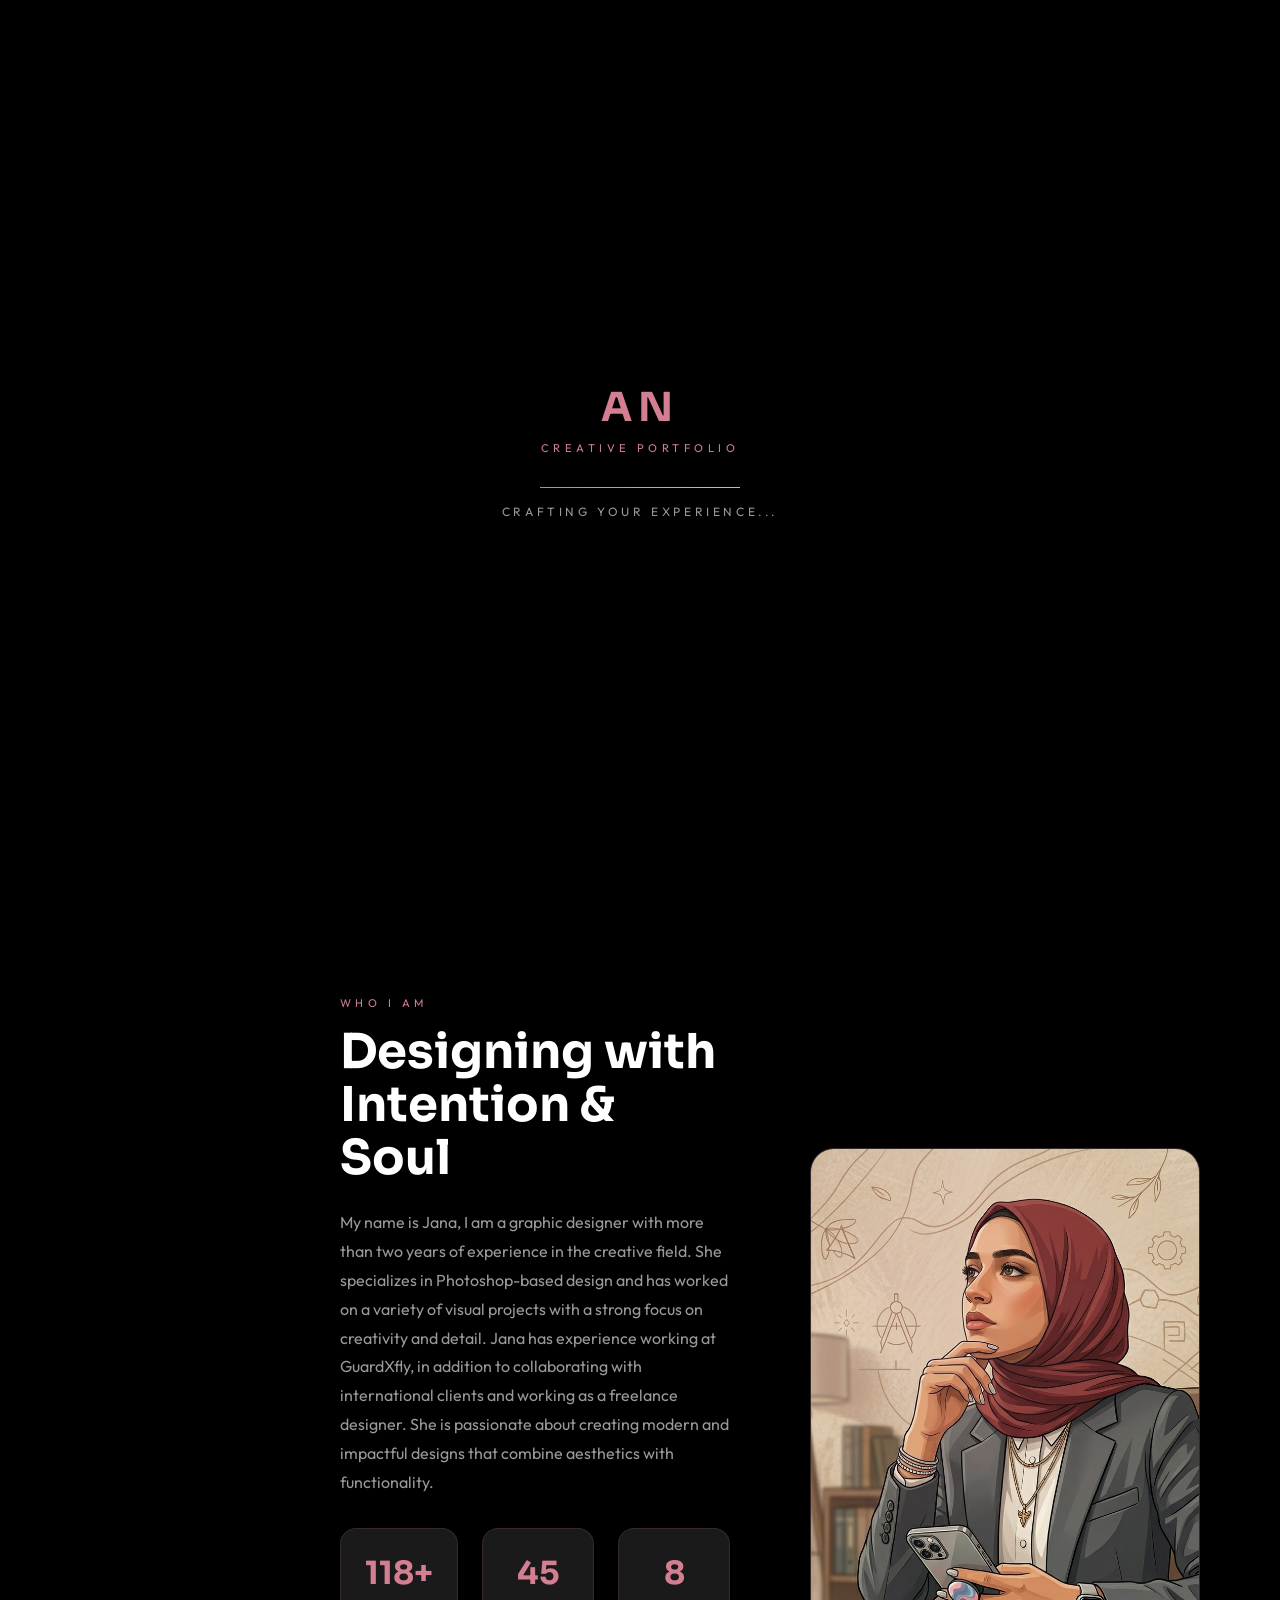
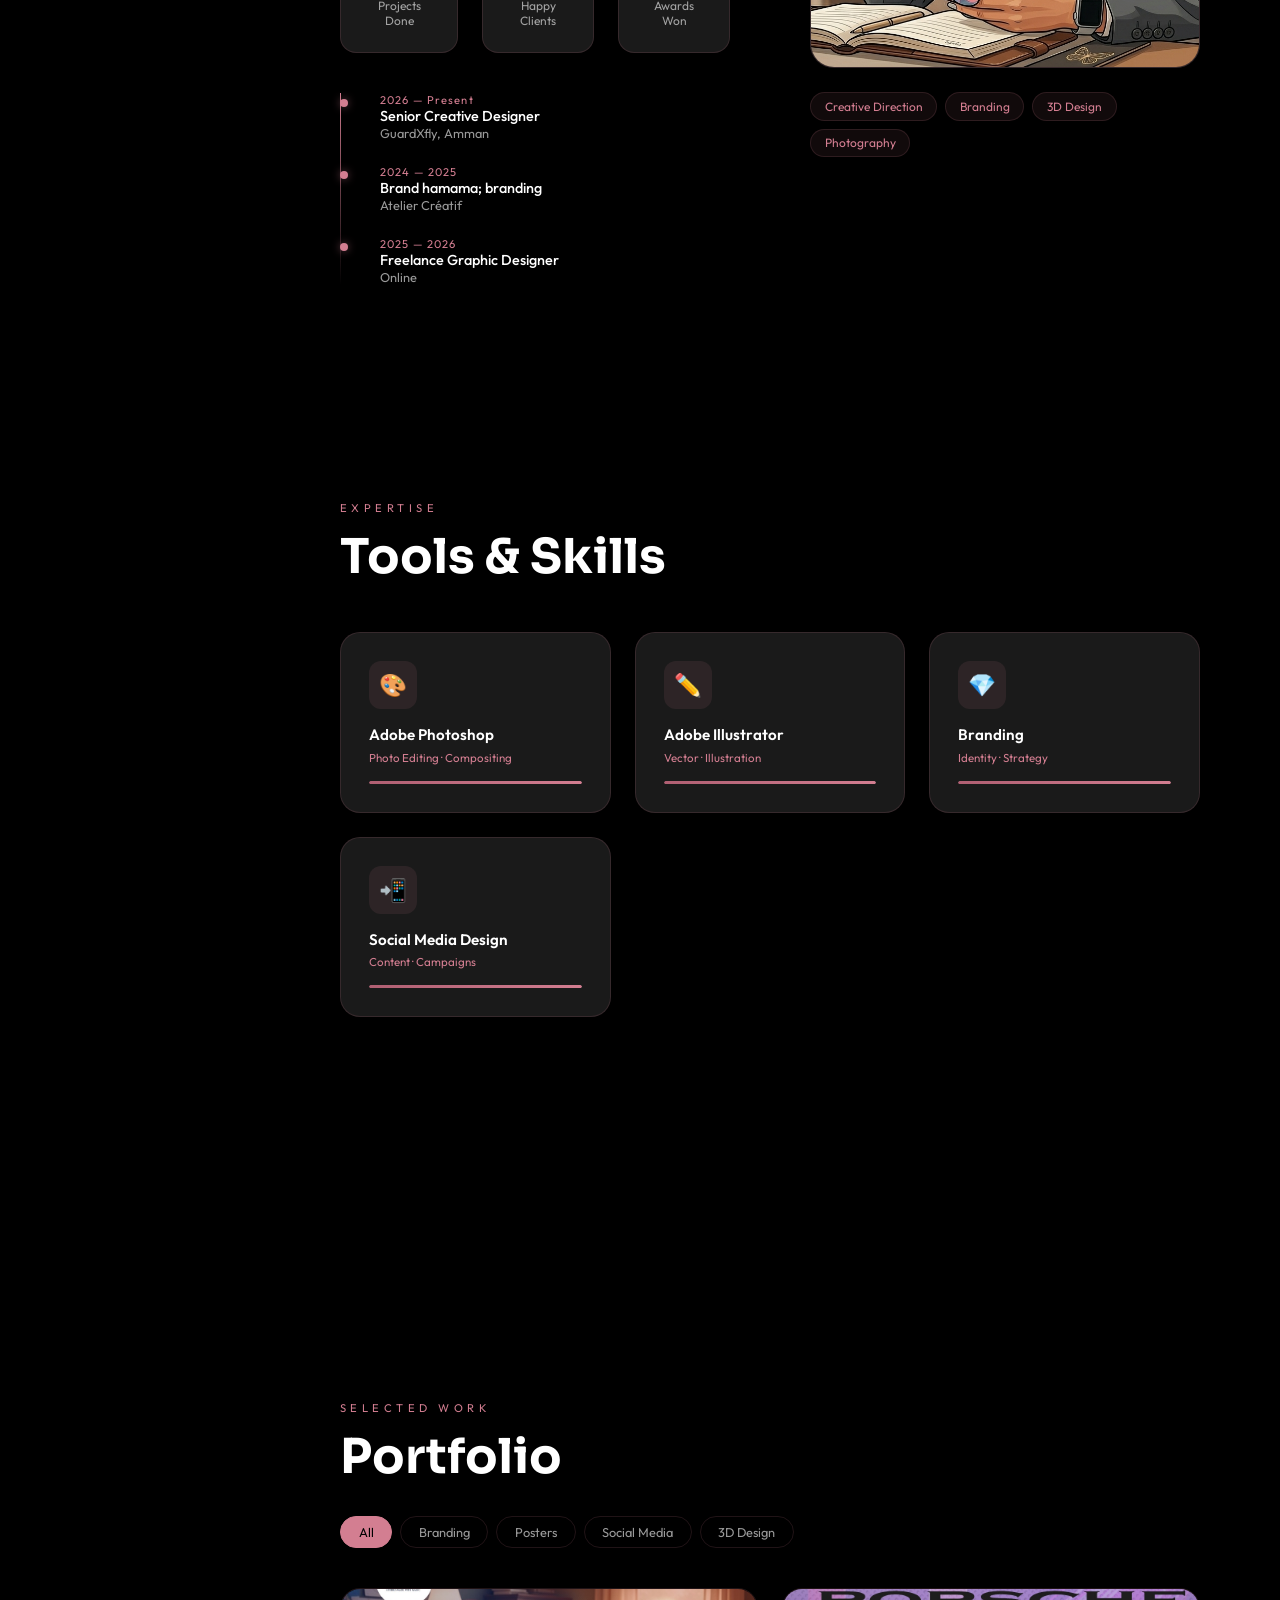
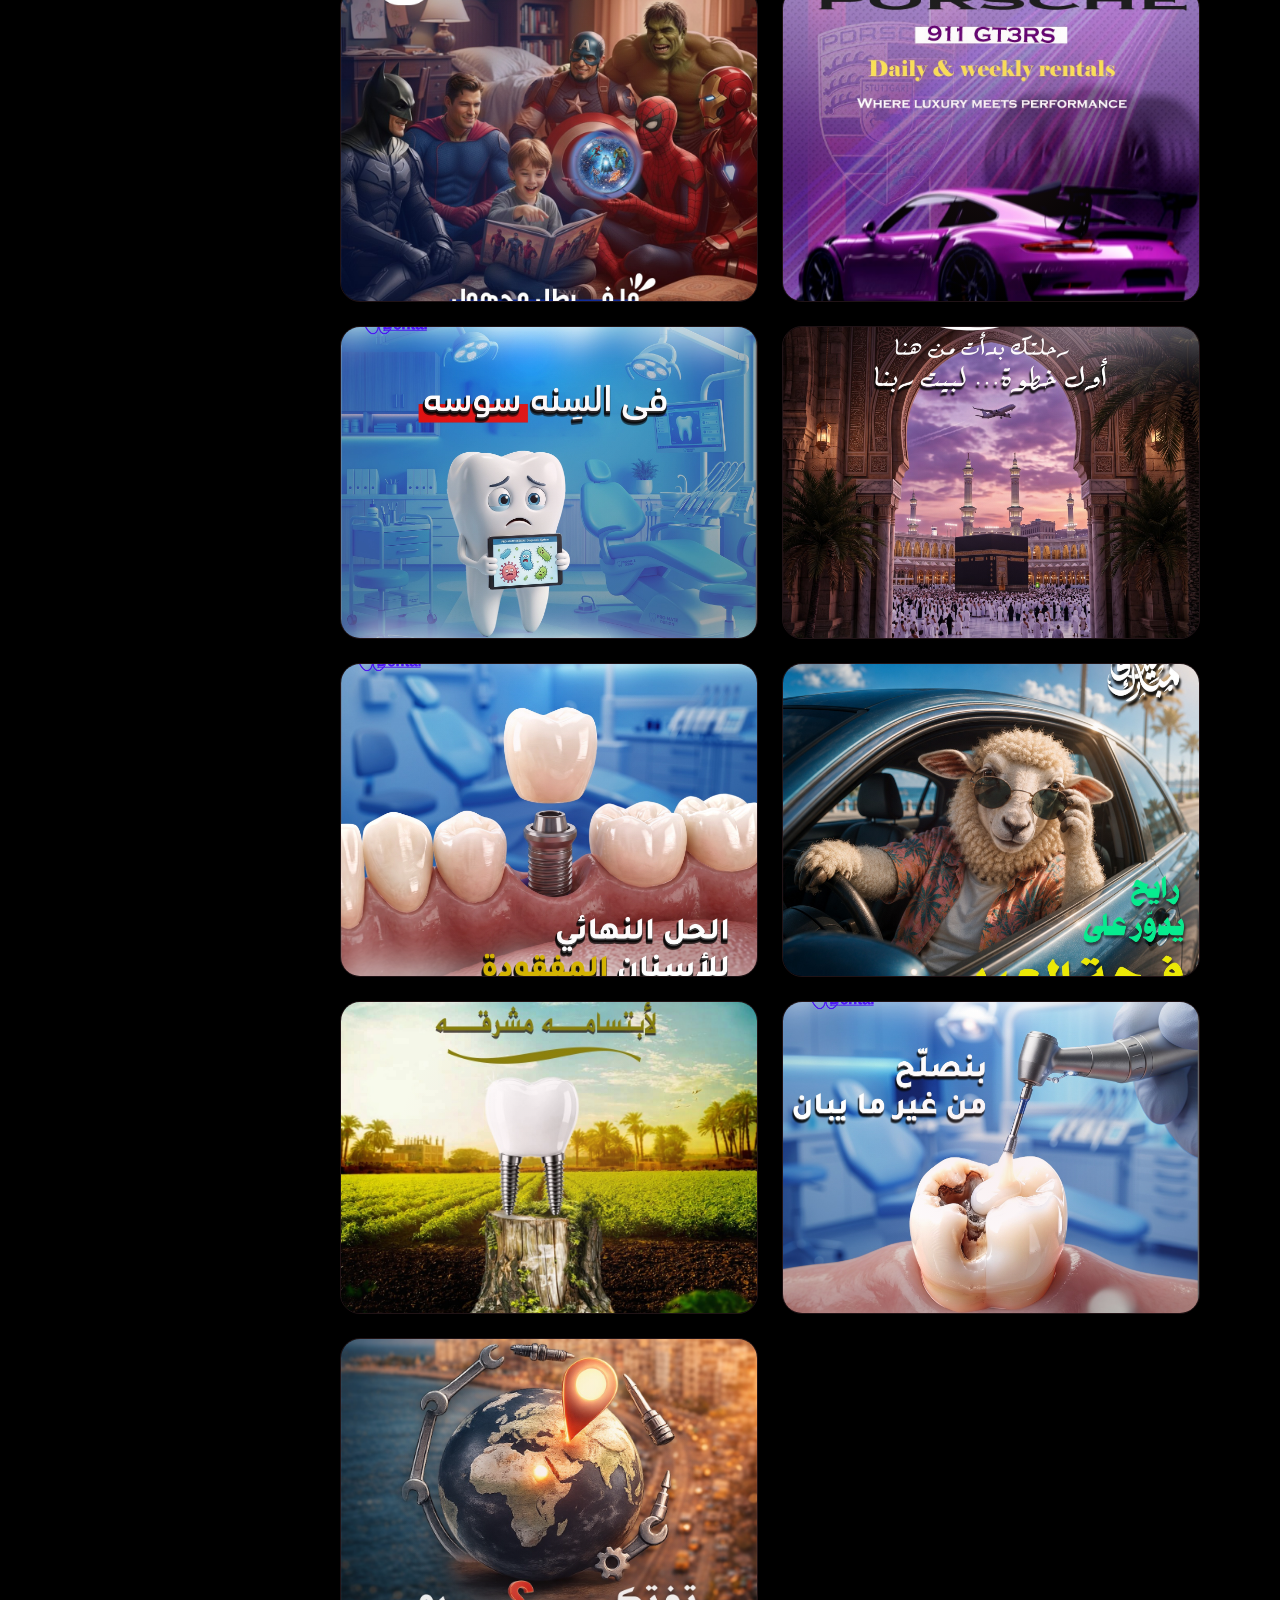
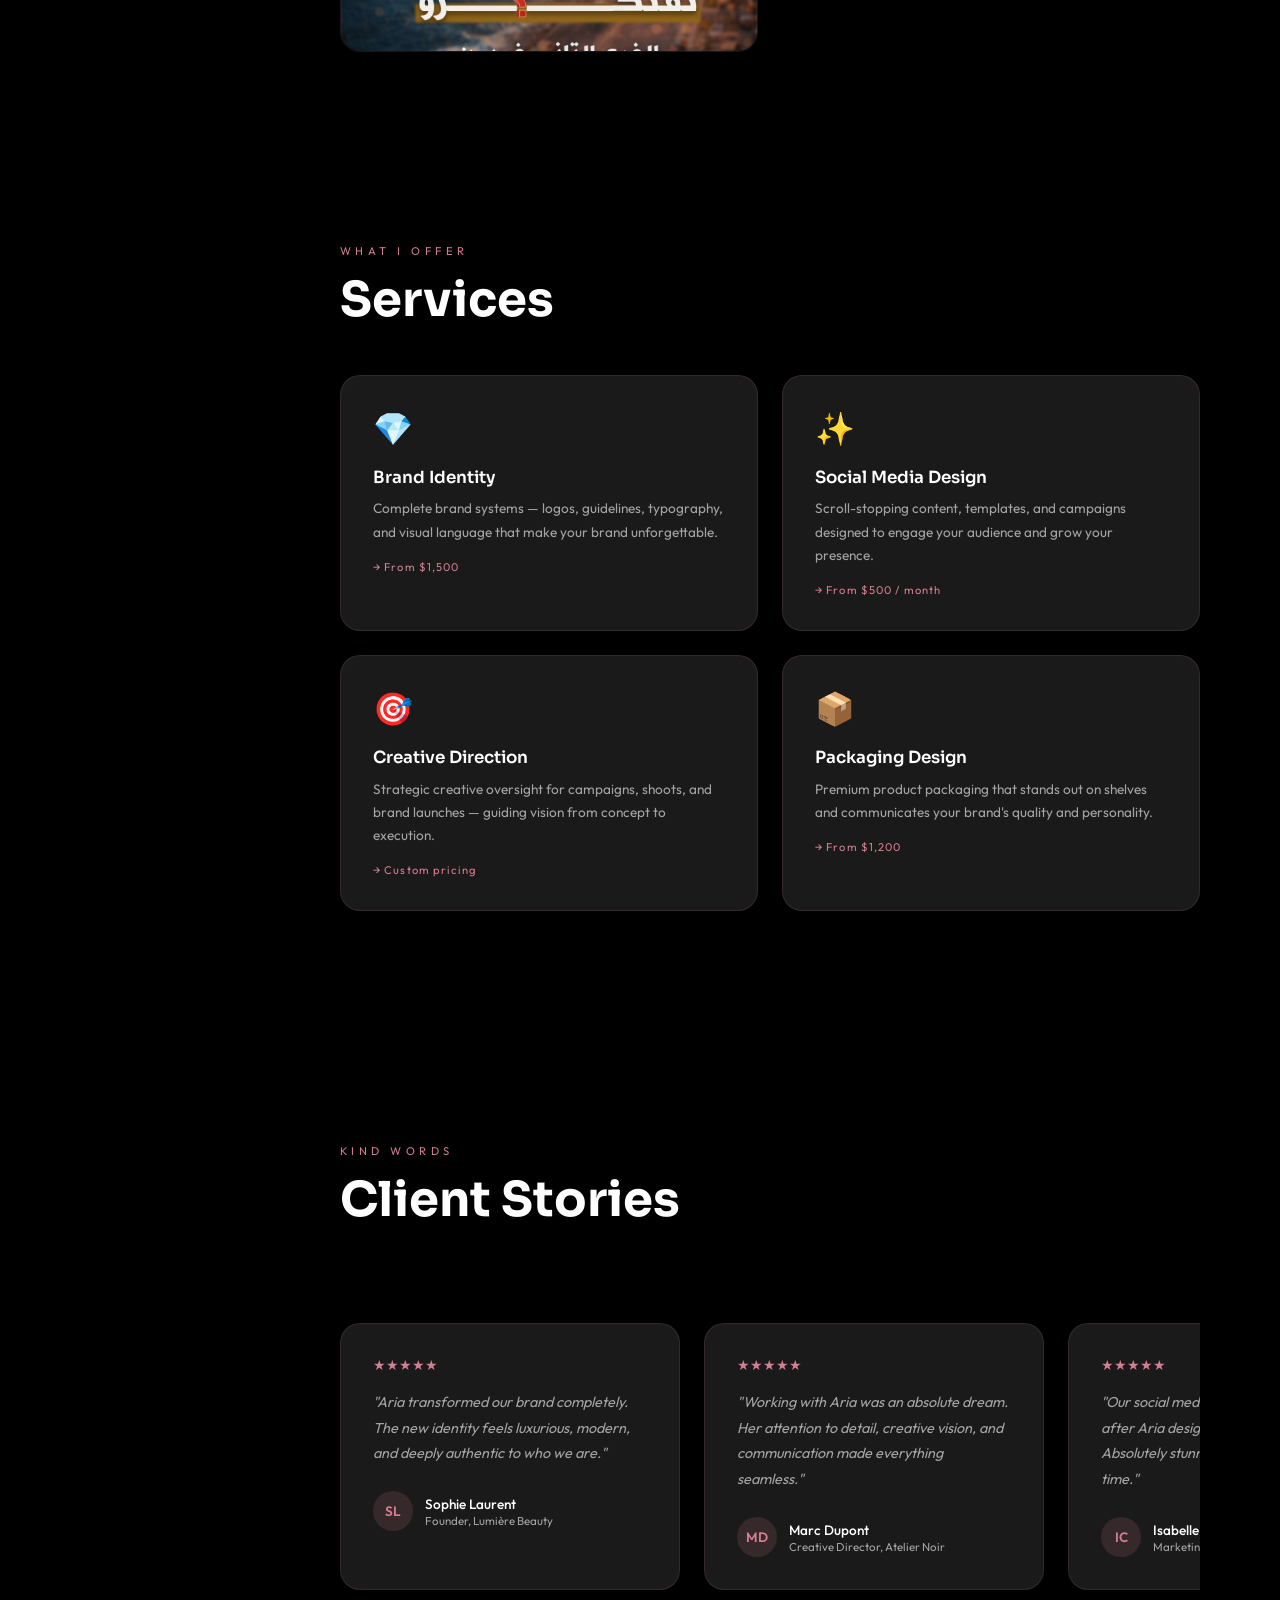
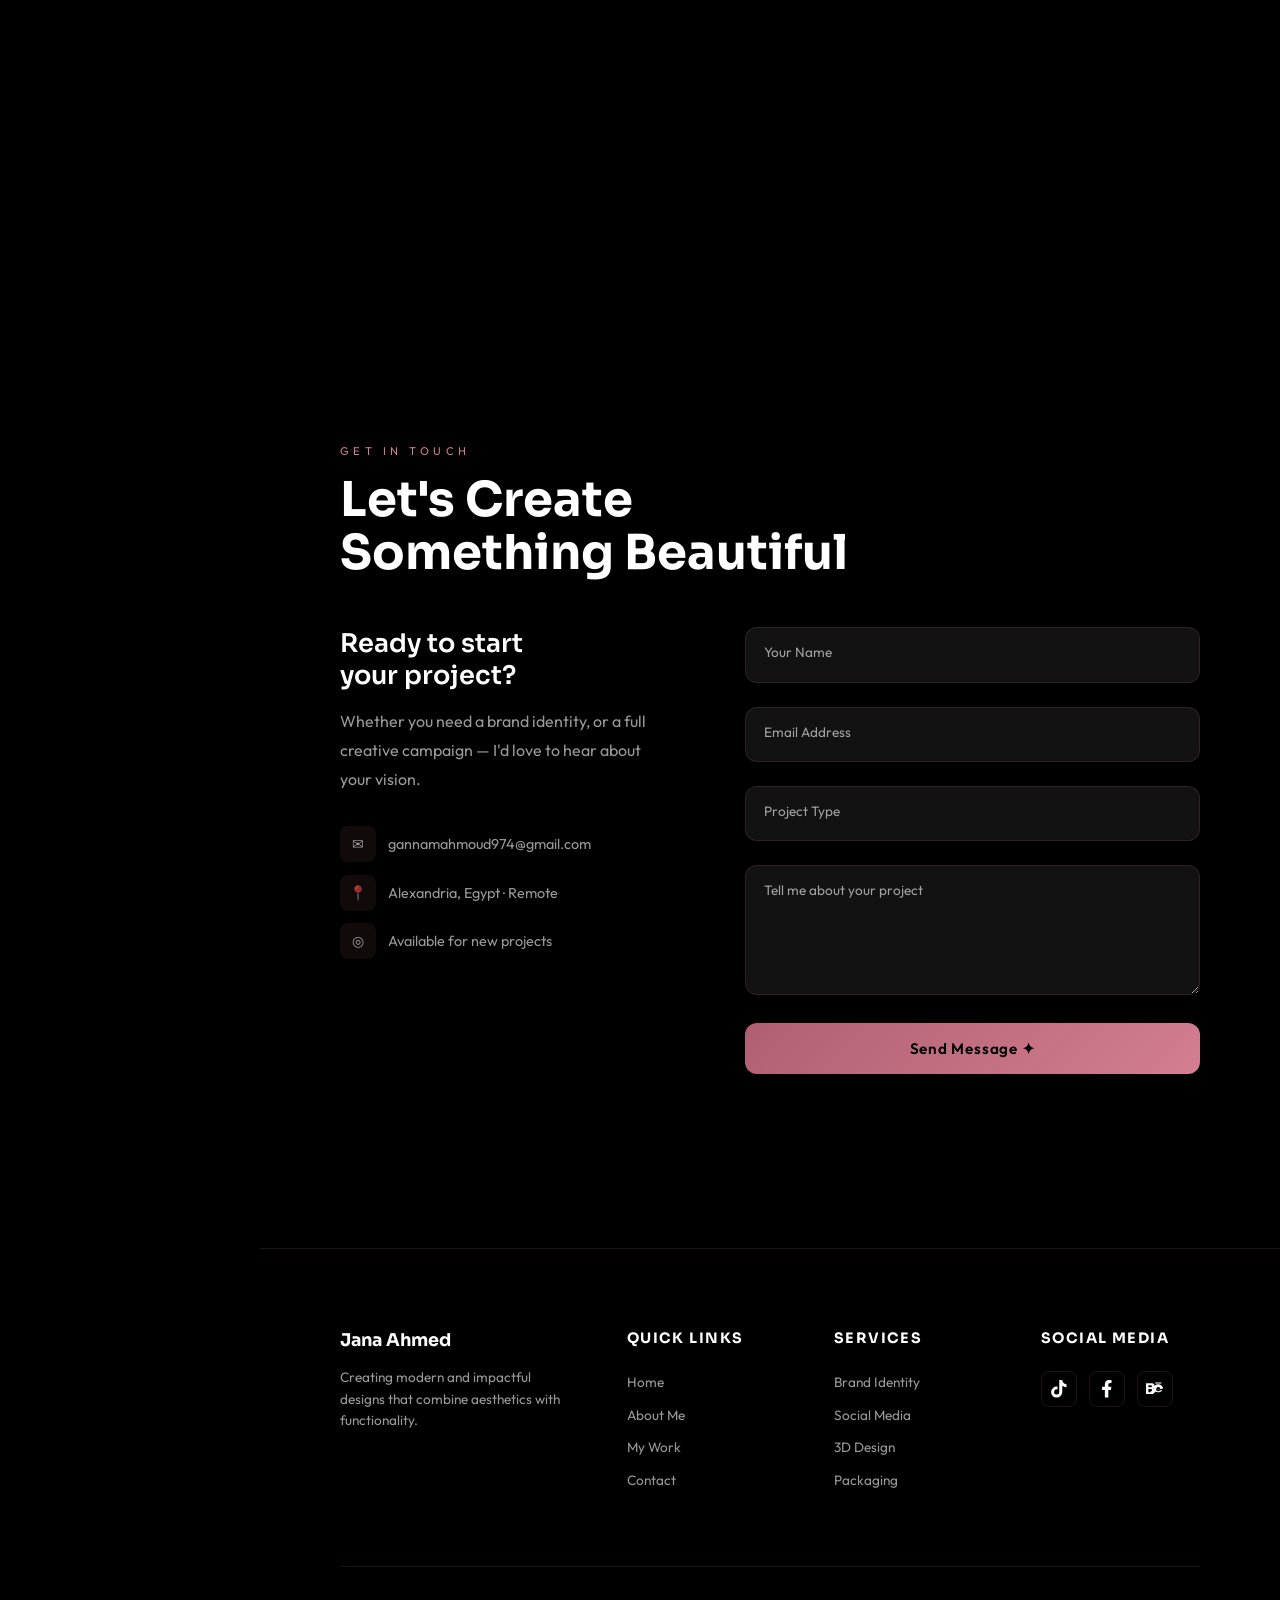
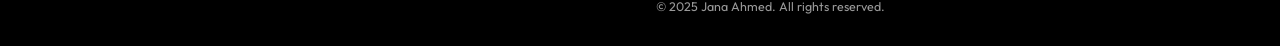
==== commit bb91d9e2: "first commit" ====
--- a/index.html
+++ b/index.html
@@ -73,7 +73,7 @@
         <a href="https://www.tiktok.com/@jana.ahmed5745?_r=1&_t=ZS-96KXokN" class="social-icon" title="TikTok"
           ><svg xmlns="http://www.w3.org/2000/svg" viewBox="0 0 448 512">
             <path
-              d="M448 209.91a210.06 210.06 0 0 1-122.77-39.25v178.72A162.55 162.55 0 1 1 185 188.31v89.89a74.62 74.62 0 1 0 52.23 71.18V0h88a121.18 121.18 0 0 0 1.86 22.17A122.18 122.18 0 0 0 381 [...]
+              d="M448 209.91a210.06 210.06 0 0 1-122.77-39.25v178.72A162.55 162.55 0 1 1 185 188.31v89.89a74.62 74.62 0 1 0 52.23 71.18V0h88a121.18 121.18 0 0 0 1.86 22.17A122.18 122.18 0 0 0 381 102.39a121.43 121.43 0 0 0 67 20.14z"
             /></svg
         ></a>
         <a href="https://www.facebook.com/share/1MRzcaGBau/" class="social-icon" title="Facebook"
@@ -84,8 +84,7 @@
         ></a>
         <a href="https://www.behance.net/ganaahmed26" class="social-icon" title="Behance">
           <svg xmlns="http://www.w3.org/2000/svg" viewBox="0 0 576 512">
-            <path d="M232 237.2c31.8-15.2 48.4-38.2 48.4-74 0-70.6-52.6-87.8-113.3-87.8H0v354.4h171.8c64.4 0 124.9-30.9 124.9-102.9 0-44.5-21.1-77.4-64.7-89.7zM77.9 135.9H151c28.1 0 43.4 10.8 43.4[...]
-            /></svg>
+            <path d="M232 237.2c31.8-15.2 48.4-38.2 48.4-74 0-70.6-52.6-87.8-113.3-87.8H0v354.4h171.8c64.4 0 124.9-30.9 124.9-102.9 0-44.5-21.1-77.4-64.7-89.7zM77.9 135.9H151c28.1 0 43.4 10.8 43.4 34.7 0 23.5-15.3 35.7-43.4 35.7H77.9v-70.4zm73.9 231.3H77.9V265h73.9c29.4 0 47.4 13.5 47.4 37.7 0 23.5-18 34.5-47.4 34.5zM562.4 238.8c-21.4-74.7-81.5-131.2-163.7-131.2-84 0-145.5 54.5-145.5 132.3 0 80.7 63 130.8 145.5 130.8 52.3 0 108.5-27.3 136.5-70.8h-63.5c-15.1 21.2-40 35-73 35-47.1 0-73-28.5-73-72.7h210.4c1.2-8.1 1.2-18.4 1.2-23.4zm-161.4-38.9c44.1 0 63.9 28.5 63.9 72.7h-129.2c0-44.2 22.5-72.7 65.3-72.7zM301.6 48h201.6v33.8H301.6V48z" />
           </svg>
         </a>
       </div>
@@ -141,7 +140,7 @@
           <div class="hero-img-ring">
             <div class="hero-avatar">
               <img
-                src="janaahmed.png"
+                src="photo/janaahmed.png"
                 alt="Profile Image"
                 class="avatar-img"
               />
@@ -213,7 +212,7 @@
           <div class="about-visual reveal">
             <div class="about-img-card">
               <img
-                src="janawork.png"
+                src="photo/janawork.png"
                 alt="About Jana"
                 class="about-img"
               />
@@ -458,7 +457,7 @@
             <a href="https://www.tiktok.com/@jana.ahmed5745?_r=1&_t=ZS-96KXokNJE7G" class="social-icon" title="TikTok"
               ><svg xmlns="http://www.w3.org/2000/svg" viewBox="0 0 448 512">
                 <path
-                  d="M448 209.91a210.06 210.06 0 0 1-122.77-39.25v178.72A162.55 162.55 0 1 1 185 188.31v89.89a74.62 74.62 0 1 0 52.23 71.18V0h88a121.18 121.18 0 0 0 1.86 22.17A122.18 122.18 0 0 0[...]
+                  d="M448 209.91a210.06 210.06 0 0 1-122.77-39.25v178.72A162.55 162.55 0 1 1 185 188.31v89.89a74.62 74.62 0 1 0 52.23 71.18V0h88a121.18 121.18 0 0 0 1.86 22.17A122.18 122.18 0 0 0 381 102.39a121.43 121.43 0 0 0 67 20.14z"
                 /></svg
             ></a>
             <a href="https://www.facebook.com/share/1MRzcaGBau/" class="social-icon" title="Facebook"
@@ -470,7 +469,7 @@
             <a href="https://www.behance.net/ganaahmed26" class="social-icon" title="Behance"
               ><svg xmlns="http://www.w3.org/2000/svg" viewBox="0 0 576 512">
                 <path
-                  d="M232 237.2c31.8-15.2 48.4-38.2 48.4-74 0-70.6-52.6-87.8-113.3-87.8H0v354.4h171.8c64.4 0 124.9-30.9 124.9-102.9 0-44.5-21.1-77.4-64.7-89.7zM77.9 135.9H151c28.1 0 43.4 10.8 43.[...]
+                  d="M232 237.2c31.8-15.2 48.4-38.2 48.4-74 0-70.6-52.6-87.8-113.3-87.8H0v354.4h171.8c64.4 0 124.9-30.9 124.9-102.9 0-44.5-21.1-77.4-64.7-89.7zM77.9 135.9H151c28.1 0 43.4 10.8 43.4 34.7 0 23.5-15.3 35.7-43.4 35.7H77.9v-70.4zm73.9 231.3H77.9V265h73.9c29.4 0 47.4 13.5 47.4 37.7 0 23.5-18 34.5-47.4 34.5zM562.4 238.8c-21.4-74.7-81.5-131.2-163.7-131.2-84 0-145.5 54.5-145.5 132.3 0 80.7 63 130.8 145.5 130.8 52.3 0 108.5-27.3 136.5-70.8h-63.5c-15.1 21.2-40 35-73 35-47.1 0-73-28.5-73-72.7h210.4c1.2-8.1 1.2-18.4 1.2-23.4zm-161.4-38.9c44.1 0 63.9 28.5 63.9 72.7h-129.2c0-44.2 22.5-72.7 65.3-72.7zM301.6 48h201.6v33.8H301.6V48z"
                 /></svg
             ></a>
           </div>
--- a/style.css
+++ b/style.css
@@ -1,1531 +1,1531 @@
-:root {
-  --pink: #ffe8ee;
-  --rose: #d37e91;
-  --rose-light: #e9aab8;
-  --rose-dark: #b05f72;
-  --black: #000000;
-  --dark: #111111;
-  --dark2: #1a1a1a;
-  --dark3: #222222;
-  --glass: rgba(255, 255, 255, 0.04);
-  --glass-border: rgba(211, 126, 145, 0.15);
-  --bg-color: #000000;
-  --card-bg: #1a1a1a;
-  --text-primary: #ffffff;
-  --text-muted: rgba(255, 255, 255, 0.6);
-  --sidebar-bg: rgba(0, 0, 0, 0.8);
-  --input-bg: #121212; /* تحسين لون الخلفية في الوضع الداكن ليكون أكثر عمقاً */
-  --sidebar-w: 260px;
-  --transition: cubic-bezier(0.4, 0, 0.2, 1);
-}
-
-body.light-mode {
-  --bg-color: #ffebee;
-  --card-bg: #ffffff;
-  --text-primary: #2d2d2d;
-  --text-muted: rgba(45, 45, 45, 0.7);
-  --sidebar-bg: rgba(248, 215, 218, 0.9);
-  --input-bg: #f0f0f0; /* Light grey for input fields in light mode */
-}
-body.light-mode .hero-badge {
-  background: rgba(255, 255, 255, 0.8); /* خلفية فاتحة شفافة لتناسب الوضع الفاتح */
-  color: var(--rose); /* تغيير لون النص للوردي */
-  border-color: var(--rose-light); /* تغيير لون الإطار ليتماشى مع التصميم */
-}
-
-*,
-*::before,
-*::after {
-  box-sizing: border-box;
-  margin: 0;
-  padding: 0;
-}
-html {
-  scroll-behavior: smooth;
-  overflow-x: hidden;
-}
-body {
-  background: var(--bg-color);
-  color: var(--text-primary);
-  font-family: "Outfit", sans-serif;
-  overflow-x: hidden;
-  transition:
-    background 0.3s ease,
-    color 0.3s ease;
-  cursor: none;
-}
-::-webkit-scrollbar {
-  width: 4px;
-}
-::-webkit-scrollbar-track {
-  background: var(--dark);
-}
-::-webkit-scrollbar-thumb {
-  background: var(--rose);
-  border-radius: 4px;
-}
-
-/* CUSTOM CURSOR */
-#cursor {
-  position: fixed;
-  width: 12px;
-  height: 12px;
-  background: var(--rose);
-  border-radius: 50%;
-  pointer-events: none;
-  z-index: 9999;
-  transform: translate(-50%, -50%);
-  transition:
-    width 0.2s,
-    height 0.2s,
-    background 0.2s;
-}
-#cursor-follower {
-  position: fixed;
-  width: 36px;
-  height: 36px;
-  border: 1px solid rgba(211, 126, 145, 0.5);
-  border-radius: 50%;
-  pointer-events: none;
-  z-index: 9998;
-  transform: translate(-50%, -50%);
-  transition: all 0.15s ease;
-}
-body:hover #cursor {
-  opacity: 1;
-}
-
-/* LOADER */
-#loader {
-  position: fixed;
-  inset: 0;
-  background: var(--black);
-  z-index: 10000;
-  display: flex;
-  align-items: center;
-  justify-content: center;
-  flex-direction: column;
-  transition:
-    opacity 0.8s ease,
-    visibility 0.8s ease;
-}
-#loader.hidden {
-  opacity: 0;
-  visibility: hidden;
-}
-.loader-logo {
-  font-family: "Sora", sans-serif;
-  font-size: 2.5rem;
-  font-weight: 700;
-  color: var(--rose);
-  letter-spacing: 0.15em;
-}
-.loader-bar {
-  width: 200px;
-  height: 1px;
-  background: var(--dark3);
-  margin-top: 2rem;
-  position: relative;
-  overflow: hidden;
-}
-.loader-fill {
-  height: 100%;
-  background: linear-gradient(90deg, var(--rose), var(--rose-light));
-  animation: loadFill 2s ease forwards;
-}
-@keyframes loadFill {
-  from {
-    width: 0;
-  }
-  to {
-    width: 100%;
-  }
-}
-.loader-text {
-  font-size: 0.75rem;
-  letter-spacing: 0.3em;
-  color: var(--text-muted);
-  margin-top: 1rem;
-  text-transform: uppercase;
-}
-
-/* SCROLL PROGRESS */
-#progress-bar {
-  position: fixed;
-  top: 0;
-  left: 0;
-  height: 2px;
-  background: linear-gradient(90deg, var(--rose), var(--rose-light));
-  z-index: 9997;
-  transition: width 0.1s;
-}
-
-/* SIDEBAR */
-#sidebar {
-  position: fixed;
-  left: 0;
-  top: 0;
-  bottom: 0;
-  width: var(--sidebar-w);
-  background: var(--sidebar-bg);
-  backdrop-filter: blur(24px);
-  -webkit-backdrop-filter: blur(24px);
-  border-right: 1px solid var(--glass-border);
-  z-index: 100;
-  display: flex;
-  flex-direction: column;
-  align-items: center;
-  padding: 2.5rem 1.5rem;
-  transition: transform 0.4s var(--transition);
-  overflow-y: auto;
-  scrollbar-width: none; /* For Firefox */
-  -ms-overflow-style: none; /* For IE/Edge */
-}
-#sidebar::-webkit-scrollbar {
-  display: none; /* Hide scrollbar for Chrome/Safari */
-}
-.sidebar-logo {
-  font-family: "Sora", sans-serif;
-  font-weight: 700;
-  font-size: 1.35rem;
-  color: var(--text-primary);
-  letter-spacing: 0.05em;
-  text-align: center;
-  line-height: 1.2;
-  margin-bottom: 0.3rem;
-}
-.sidebar-title {
-  font-size: 0.7rem;
-  letter-spacing: 0.3em;
-  color: var(--rose);
-  text-transform: uppercase;
-  margin-bottom: 1.5rem;
-}
-.sidebar-divider {
-  width: 40px;
-  height: 1px;
-  background: var(--glass-border);
-  margin-bottom: 1.5rem;
-}
-nav.sidebar-nav {
-  flex: 1;
-  display: flex;
-  flex-direction: column;
-  gap: 0.5rem;
-  width: 100%;
-}
-.nav-link {
-  display: flex;
-  align-items: center;
-  gap: 0.85rem;
-  padding: 0.85rem 1.2rem;
-  border-radius: 10px;
-  color: var(--text-muted);
-  text-decoration: none;
-  font-size: 0.85rem;
-  font-weight: 400;
-  letter-spacing: 0.03em;
-  transition: all 0.3s var(--transition);
-  position: relative;
-  overflow: hidden;
-}
-.nav-link::before {
-  content: "";
-  position: absolute;
-  left: 0;
-  top: 0;
-  bottom: 0;
-  width: 2px;
-  background: var(--rose);
-  border-radius: 2px;
-  transform: scaleY(0);
-  transition: transform 0.3s var(--transition);
-}
-.nav-link:hover,
-.nav-link.active {
-  color: var(--text-primary);
-  background: rgba(211, 126, 145, 0.08);
-}
-.nav-link:hover::before,
-.nav-link.active::before {
-  transform: scaleY(1);
-}
-.nav-link .nav-icon {
-  font-size: 1.1rem;
-  min-width: 20px;
-}
-.sidebar-socials {
-  display: flex;
-  gap: 1rem;
-  margin-bottom: 1.5rem;
-}
-.social-icon {
-  width: 36px;
-  height: 36px;
-  border: 1px solid var(--glass-border);
-  border-radius: 8px;
-  display: flex;
-  align-items: center;
-  justify-content: center;
-  color: var(--text-primary); /* اللون الأساسي للأيقونة */
-  text-decoration: none;
-  /* font-size: 1.1rem; /* لم يعد مطلوبًا لأيقونات SVG */ */
-  transition: all 0.3s var(--transition);
-}
-.social-icon svg {
-  width: 1.1rem; /* تحديد عرض أيقونة SVG */
-  height: 1.1rem; /* تحديد ارتفاع أيقونة SVG */
-  fill: currentColor; /* لجعل SVG يرث لون النص من العنصر الأب */
-}
-.social-icon:hover {
-  border-color: var(--rose);
-  color: var(--rose);
-  box-shadow: 0 0 16px rgba(211, 126, 145, 0.25);
-}
-.sidebar-cv {
-  width: 100%;
-  padding: 0.75rem;
-  border: 1px solid var(--rose);
-  border-radius: 12px;
-  background: transparent;
-  color: var(--rose);
-  font-family: "Outfit", sans-serif;
-  font-size: 0.82rem;
-  letter-spacing: 0.1em;
-  text-transform: uppercase;
-  cursor: pointer;
-  transition: all 0.3s var(--transition);
-}
-.sidebar-cv:hover {
-  background: var(--rose);
-  color: var(--black);
-  box-shadow: 0 0 24px rgba(211, 126, 145, 0.35);
-}
-
-/* MOBILE NAV */
-#mobile-nav {
-  display: none;
-  position: fixed;
-  bottom: 1.2rem;
-  left: 50%;
-  transform: translateX(-50%);
-  background: var(--sidebar-bg);
-  backdrop-filter: blur(20px);
-  border: 1px solid var(--glass-border);
-  border-radius: 20px;
-  padding: 0.7rem 1.5rem;
-  z-index: 100;
-  gap: 1.5rem;
-}
-.mobile-nav-item {
-  display: flex;
-  flex-direction: column;
-  align-items: center;
-  gap: 3px;
-  color: var(--text-muted);
-  text-decoration: none;
-  font-size: 0.6rem;
-  letter-spacing: 0.05em;
-  transition: all 0.3s;
-}
-.mobile-nav-item .mn-icon {
-  font-size: 1.3rem;
-}
-.mobile-nav-item.active,
-.mobile-nav-item:hover {
-  color: var(--rose);
-}
-
-/* MAIN CONTENT */
-main {
-  margin-left: var(--sidebar-w);
-}
-
-/* SECTIONS */
-section {
-  min-height: 100vh;
-  padding: 6rem 5rem 6rem 5rem;
-  position: relative;
-  overflow: hidden;
-  background: var(--bg-color);
-  transition: background 0.3s;
-}
-
-/* HERO */
-#hero {
-  display: flex;
-  align-items: center;
-  justify-content: space-between;
-  gap: 4rem;
-  min-height: 100vh;
-  padding: 0 5rem;
-}
-.hero-bg {
-  position: absolute;
-  inset: 0;
-  overflow: hidden;
-  pointer-events: none;
-}
-.blob {
-  position: absolute;
-  border-radius: 50%;
-  filter: blur(100px);
-  animation: blobFloat 8s ease-in-out infinite;
-}
-.blob-1 {
-  width: 500px;
-  height: 500px;
-  background: rgba(211, 126, 145, 0.08);
-  top: -10%;
-  right: -5%;
-}
-.blob-2 {
-  width: 350px;
-  height: 350px;
-  background: rgba(211, 126, 145, 0.05);
-  bottom: 10%;
-  left: 20%;
-  animation-delay: -4s;
-}
-@keyframes blobFloat {
-  0%,
-  100% {
-    transform: translate(0, 0) scale(1);
-  }
-  50% {
-    transform: translate(20px, -20px) scale(1.05);
-  }
-}
-
-.particles {
-  position: absolute;
-  inset: 0;
-}
-.particle {
-  position: absolute;
-  width: 2px;
-  height: 2px;
-  background: var(--rose);
-  border-radius: 50%;
-  animation: particleDrift linear infinite;
-  opacity: 0;
-}
-@keyframes particleDrift {
-  0% {
-    transform: translateY(100vh) translateX(0);
-    opacity: 0;
-  }
-  10% {
-    opacity: 0.6;
-  }
-  90% {
-    opacity: 0.3;
-  }
-  100% {
-    transform: translateY(-100px) translateX(50px);
-    opacity: 0;
-  }
-}
-
-.hero-content {
-  position: relative;
-  z-index: 2;
-  flex: 1;
-  max-width: 620px;
-}
-.hero-eyebrow {
-  font-size: 0.75rem;
-  letter-spacing: 0.4em;
-  color: var(--rose);
-  text-transform: uppercase;
-  margin-bottom: 1.5rem;
-  display: flex;
-  align-items: center;
-  gap: 0.75rem;
-}
-.hero-eyebrow::before {
-  content: "";
-  width: 30px;
-  height: 1px;
-  background: var(--rose);
-}
-.hero-name {
-  font-family: "Sora", sans-serif;
-  font-size: clamp(3rem, 5vw, 4.5rem);
-  font-weight: 700;
-  line-height: 1.05;
-  margin-bottom: 1rem;
-  background: linear-gradient(
-    135deg,
-    var(--text-primary) 0%,
-    var(--rose-light) 50%,
-    var(--rose) 100%
-  );
-  -webkit-background-clip: text;
-  -webkit-text-fill-color: transparent;
-  background-clip: text;
-}
-.hero-tagline {
-  font-size: clamp(1rem, 2vw, 1.2rem);
-  color: var(--text-muted);
-  font-weight: 300;
-  line-height: 1.6;
-  margin-bottom: 0.8rem;
-}
-.typing-wrap {
-  height: 2rem;
-  overflow: hidden;
-  margin-bottom: 2.5rem;
-}
-.typing-text {
-  font-family: "Sora", sans-serif;
-  font-size: 1.1rem;
-  color: var(--rose);
-  font-weight: 600;
-  display: block;
-}
-.hero-ctas {
-  display: flex;
-  gap: 1rem;
-  flex-wrap: wrap;
-}
-.btn-primary {
-  padding: 0.85rem 2rem;
-  background: var(--rose);
-  color: var(--black);
-  border: none;
-  border-radius: 12px;
-  font-family: "Outfit", sans-serif;
-  font-size: 0.9rem;
-  font-weight: 600;
-  letter-spacing: 0.05em;
-  cursor: pointer;
-  transition: all 0.3s var(--transition);
-  text-decoration: none;
-  display: inline-block;
-}
-.btn-primary:hover {
-  box-shadow: 0 0 32px rgba(211, 126, 145, 0.5);
-  transform: translateY(-2px);
-}
-.btn-outline {
-  padding: 0.85rem 2rem;
-  background: transparent;
-  color: var(--text-primary);
-  border: 1px solid var(--glass-border);
-  border-radius: 12px;
-  font-family: "Outfit", sans-serif;
-  font-size: 0.9rem;
-  cursor: pointer;
-  transition: all 0.3s var(--transition);
-  text-decoration: none;
-  display: inline-block;
-}
-.btn-outline:hover {
-  border-color: var(--rose);
-  color: var(--rose);
-  transform: translateY(-2px);
-}
-
-.hero-image-wrap {
-  position: relative;
-  z-index: 2;
-  flex-shrink: 0;
-}
-.hero-img-ring {
-  width: 360px;
-  height: 360px;
-  border-radius: 50%;
-  position: relative;
-  animation: ringPulse 4s ease-in-out infinite;
-}
-@keyframes ringPulse {
-  0%,
-  100% {
-    box-shadow:
-      0 0 0 0 rgba(211, 126, 145, 0.3),
-      0 0 60px rgba(211, 126, 145, 0.1);
-  }
-  50% {
-    box-shadow:
-      0 0 0 20px rgba(211, 126, 145, 0),
-      0 0 80px rgba(211, 126, 145, 0.2);
-  }
-}
-.hero-avatar {
-  width: 360px;
-  height: 360px;
-  border-radius: 50%;
-  background: var(--card-bg);
-  display: flex;
-  align-items: center;
-  justify-content: center;
-  overflow: hidden;
-  border: 2px solid rgba(211, 126, 145, 0.3);
-  position: relative;
-}
-.hero-avatar::after {
-  content: "";
-  position: absolute;
-  inset: 0;
-  background: radial-gradient(
-    circle at 70% 30%,
-    rgba(211, 126, 145, 0.15) 0%,
-    transparent 70%
-  );
-}
-.avatar-img {
-  width: 100%;
-  height: 100%;
-  object-fit: cover; /* يضمن أن الصورة تغطي الدائرة بالكامل دون تمطيط */
-  display: block;
-}
-.avatar-letter {
-  font-family: "Sora", sans-serif;
-  font-size: 5rem;
-  font-weight: 700;
-  background: linear-gradient(135deg, var(--rose-light), var(--rose));
-  -webkit-background-clip: text;
-  -webkit-text-fill-color: transparent;
-  background-clip: text;
-}
-.hero-badge {
-  position: absolute;
-  padding: 0.5rem 1rem;
-  background: rgba(0, 0, 0, 0.8);
-  backdrop-filter: blur(12px);
-  border: 1px solid var(--glass-border);
-  border-radius: 10px;
-  font-size: 0.75rem;
-  color: var(--text-muted);
-  white-space: nowrap;
-  animation: float 3s ease-in-out infinite;
-}
-@keyframes float {
-  0%,
-  100% {
-    transform: translateY(0);
-  }
-  50% {
-    transform: translateY(-8px);
-  }
-}
-.hero-badge.b1 {
-  top: 15%;
-  right: -15%;
-  animation-delay: 0s;
-}
-.hero-badge.b2 {
-  bottom: 20%;
-  left: -10%;
-  animation-delay: -1.5s;
-}
-.badge-dot {
-  display: inline-block;
-  width: 6px;
-  height: 6px;
-  background: var(--rose);
-  border-radius: 50%;
-  margin-right: 0.4rem;
-}
-
-.scroll-indicator {
-  position: absolute;
-  bottom: 2.5rem;
-  left: 50%;
-  transform: translateX(-50%);
-  display: flex;
-  flex-direction: column;
-  align-items: center;
-  gap: 0.5rem;
-  color: var(--text-muted);
-  font-size: 0.7rem;
-  letter-spacing: 0.2em;
-  text-transform: uppercase;
-  animation: bounce 2s ease-in-out infinite;
-}
-@keyframes bounce {
-  0%,
-  100% {
-    transform: translateX(-50%) translateY(0);
-  }
-  50% {
-    transform: translateX(-50%) translateY(6px);
-  }
-}
-.scroll-line {
-  width: 1px;
-  height: 40px;
-  background: linear-gradient(to bottom, var(--rose), transparent);
-}
-
-/* ABOUT */
-.section-label {
-  font-size: 0.7rem;
-  letter-spacing: 0.4em;
-  color: var(--rose);
-  text-transform: uppercase;
-  margin-bottom: 1rem;
-}
-.section-title {
-  font-family: "Sora", sans-serif;
-  font-size: clamp(2rem, 4vw, 3rem);
-  font-weight: 700;
-  line-height: 1.1;
-  margin-bottom: 1.5rem;
-}
-.about-grid {
-  display: grid;
-  grid-template-columns: 1fr 1fr;
-  gap: 5rem;
-  align-items: center;
-}
-.about-bio {
-  font-size: 1rem;
-  color: var(--text-muted);
-  line-height: 1.8;
-  margin-bottom: 2rem;
-}
-.stats-row {
-  display: grid;
-  grid-template-columns: repeat(3, 1fr);
-  gap: 1.5rem;
-  margin-bottom: 2.5rem;
-}
-.stat-card {
-  background: var(--card-bg);
-  border-radius: 16px;
-  padding: 1.5rem;
-  border: 1px solid var(--glass-border);
-  text-align: center;
-  transition: all 0.3s var(--transition);
-}
-.stat-card:hover {
-  transform: translateY(-4px);
-  border-color: var(--rose);
-  box-shadow: 0 8px 32px rgba(211, 126, 145, 0.15);
-}
-.stat-num {
-  font-family: "Sora", sans-serif;
-  font-size: 2rem;
-  font-weight: 700;
-  color: var(--rose);
-}
-.stat-label {
-  font-size: 0.75rem;
-  color: var(--text-muted);
-  margin-top: 0.3rem;
-}
-.timeline {
-  position: relative;
-  padding-left: 1.5rem;
-}
-.timeline::before {
-  content: "";
-  position: absolute;
-  left: 0;
-  top: 0;
-  bottom: 0;
-  width: 1px;
-  background: linear-gradient(to bottom, var(--rose), transparent);
-}
-.timeline-item {
-  position: relative;
-  margin-bottom: 1.5rem;
-  padding-left: 1rem;
-}
-.timeline-item::before {
-  content: "";
-  position: absolute;
-  left: -1.5rem;
-  top: 0.35rem;
-  width: 8px;
-  height: 8px;
-  background: var(--rose);
-  border-radius: 50%;
-  box-shadow: 0 0 8px rgba(211, 126, 145, 0.5);
-}
-.timeline-year {
-  font-size: 0.7rem;
-  color: var(--rose);
-  letter-spacing: 0.1em;
-}
-.timeline-role {
-  font-size: 0.9rem;
-  font-weight: 500;
-}
-.timeline-company {
-  font-size: 0.8rem;
-  color: var(--text-muted);
-}
-.about-visual {
-  position: relative;
-}
-.about-img-card {
-  width: 100%;
-  aspect-ratio: 3/4;
-  background: linear-gradient(135deg, var(--dark2), var(--dark3));
-  border-radius: 24px;
-  border: 1px solid var(--glass-border);
-  overflow: hidden;
-  background: var(--card-bg);
-  position: relative;
-  display: flex;
-  align-items: center;
-  justify-content: center;
-}
-.about-img-card::before {
-  content: "";
-  position: absolute;
-  inset: 0;
-  background: radial-gradient(
-    circle at 30% 30%,
-    rgba(211, 126, 145, 0.12) 0%,
-    transparent 60%
-  );
-}
-.about-img {
-  width: 100%;
-  height: 100%;
-  object-fit: cover; /* يضمن أن الصورة تغطي المساحة بالكامل دون تشويه */
-  display: block;
-}
-.about-img-letter {
-  font-family: "Sora", sans-serif;
-  font-size: 7rem;
-  font-weight: 700;
-  color: rgba(211, 126, 145, 0.15);
-}
-.skill-chips {
-  display: flex;
-  flex-wrap: wrap;
-  gap: 0.5rem;
-  margin-top: 1.5rem;
-}
-.chip {
-  padding: 0.35rem 0.85rem;
-  background: rgba(211, 126, 145, 0.08);
-  border: 1px solid var(--glass-border);
-  border-radius: 20px;
-  font-size: 0.75rem;
-  color: var(--rose);
-  transition: all 0.3s;
-}
-.chip:hover {
-  background: rgba(211, 126, 145, 0.15);
-}
-
-/* SKILLS */
-.skills-grid {
-  display: grid;
-  grid-template-columns: repeat(auto-fit, minmax(260px, 1fr));
-  gap: 1.5rem;
-  margin-top: 3rem;
-}
-.skill-card {
-  background: var(--card-bg);
-  border-radius: 20px;
-  padding: 1.75rem;
-  border: 1px solid var(--glass-border);
-  transition: all 0.35s var(--transition);
-  position: relative;
-  overflow: hidden;
-}
-.skill-card::before {
-  content: "";
-  position: absolute;
-  top: 0;
-  left: 0;
-  right: 0;
-  height: 2px;
-  background: linear-gradient(90deg, transparent, var(--rose), transparent);
-  transform: scaleX(0);
-  transition: transform 0.4s var(--transition);
-}
-.skill-card:hover {
-  transform: translateY(-6px);
-  border-color: rgba(211, 126, 145, 0.3);
-  box-shadow: 0 16px 48px rgba(211, 126, 145, 0.12);
-}
-.skill-card:hover::before {
-  transform: scaleX(1);
-}
-.skill-icon-wrap {
-  width: 48px;
-  height: 48px;
-  background: rgba(211, 126, 145, 0.1);
-  border-radius: 12px;
-  display: flex;
-  align-items: center;
-  justify-content: center;
-  margin-bottom: 1rem;
-  font-size: 1.4rem;
-}
-.skill-name {
-  font-size: 0.95rem;
-  font-weight: 600;
-  margin-bottom: 0.35rem;
-}
-.skill-cat {
-  font-size: 0.72rem;
-  color: var(--rose);
-  margin-bottom: 1rem;
-}
-.skill-bar-track {
-  height: 3px;
-  background: rgba(255, 255, 255, 0.06);
-  border-radius: 3px;
-  overflow: hidden;
-}
-.skill-bar-fill {
-  height: 100%;
-  background: linear-gradient(90deg, var(--rose-dark), var(--rose));
-  border-radius: 3px;
-  transform: scaleX(0);
-  transform-origin: left;
-  transition: transform 1.2s var(--transition);
-}
-.skill-bar-fill.animated {
-  transform: scaleX(1);
-}
-
-/* PORTFOLIO */
-.filter-row {
-  display: flex;
-  gap: 0.5rem;
-  flex-wrap: wrap;
-  margin-bottom: 2.5rem;
-  margin-top: 2rem;
-}
-.filter-btn {
-  padding: 0.45rem 1.1rem;
-  border-radius: 20px;
-  border: 1px solid var(--glass-border);
-  background: transparent;
-  color: var(--text-muted);
-  font-family: "Outfit", sans-serif;
-  font-size: 0.8rem;
-  cursor: pointer;
-  transition: all 0.3s var(--transition);
-}
-.filter-btn.active,
-.filter-btn:hover {
-  background: var(--rose);
-  color: var(--black);
-  border-color: var(--rose);
-}
-.portfolio-grid {
-  display: grid;
-  grid-template-columns: repeat(auto-fill, minmax(300px, 1fr));
-  gap: 1.5rem;
-}
-.portfolio-card {
-  border-radius: 20px;
-  overflow: hidden;
-  aspect-ratio: 4/3;
-  position: relative;
-  cursor: pointer;
-  border: 1px solid var(--glass-border);
-  transition: all 0.35s var(--transition);
-}
-.portfolio-card:hover {
-  transform: scale(1.02);
-  box-shadow: 0 24px 64px rgba(211, 126, 145, 0.18);
-}
-.portfolio-thumb {
-  width: 100%;
-  height: 100%;
-  background: var(--card-bg);
-  display: flex;
-  align-items: center;
-  justify-content: center;
-  position: relative;
-  overflow: hidden;
-}
-.portfolio-img {
-  width: 100%;
-  height: 100%;
-  object-fit: cover;
-  transition: transform 0.5s var(--transition);
-}
-.portfolio-card:hover .portfolio-img {
-  transform: scale(1.1);
-}
-.portfolio-thumb::after {
-  content: "";
-  position: absolute;
-  inset: 0;
-  background: radial-gradient(
-    circle at var(--rx, 50%) var(--ry, 50%),
-    rgba(211, 126, 145, 0.12),
-    transparent 60%
-  );
-}
-.portfolio-overlay {
-  position: absolute;
-  inset: 0;
-  background: rgba(0, 0, 0, 0.85);
-  display: flex;
-  flex-direction: column;
-  align-items: center;
-  justify-content: center;
-  opacity: 0;
-  transition: opacity 0.3s;
-  padding: 2rem;
-  text-align: center;
-}
-.portfolio-card:hover .portfolio-overlay {
-  opacity: 1;
-}
-.p-category {
-  font-size: 0.7rem;
-  letter-spacing: 0.3em;
-  color: var(--rose);
-  text-transform: uppercase;
-  margin-bottom: 0.5rem;
-}
-.p-title {
-  font-family: "Sora", sans-serif;
-  font-size: 1.1rem;
-  font-weight: 600;
-  margin-bottom: 0.5rem;
-}
-.p-desc {
-  font-size: 0.8rem;
-  color: var(--text-muted);
-}
-
-/* MODAL */
-#modal {
-  display: none;
-  position: fixed;
-  inset: 0;
-  background: rgba(0, 0, 0, 0.95);
-  z-index: 1000;
-  align-items: center;
-  justify-content: center;
-  padding: 2rem;
-  backdrop-filter: blur(10px);
-}
-#modal.open {
-  display: flex;
-}
-.modal-card {
-  background: var(--card-bg);
-  border-radius: 24px;
-  border: 1px solid var(--glass-border);
-  max-width: 900px;
-  width: 95%;
-  padding: 2rem;
-  position: relative;
-  animation: modalIn 0.3s var(--transition);
-}
-@keyframes modalIn {
-  from {
-    transform: scale(0.95);
-    opacity: 0;
-  }
-  to {
-    transform: scale(1);
-    opacity: 1;
-  }
-}
-.modal-close {
-  position: absolute;
-  top: 1.5rem;
-  right: 1.5rem;
-  width: 36px;
-  height: 36px;
-  background: rgba(211, 126, 145, 0.1);
-  border: none;
-  border-radius: 50%;
-  cursor: pointer;
-  color: var(--rose);
-  font-size: 1.2rem;
-  transition: all 0.3s;
-  z-index: 10;
-}
-.modal-close:hover {
-  background: var(--rose);
-  color: var(--black);
-}
-.modal-thumb {
-  width: 100%;
-  max-height: 70vh;
-  background: rgba(0, 0, 0, 0.2);
-  border-radius: 16px;
-  margin-bottom: 1.5rem;
-  display: flex;
-  align-items: center;
-  justify-content: center;
-  font-family: "Sora", sans-serif;
-  position: relative;
-  overflow: hidden;
-}
-.modal-img {
-  width: 100%;
-  height: auto;
-  max-height: 70vh;
-  object-fit: contain;
-  transition: transform 0.5s ease;
-  cursor: zoom-in;
-}
-.modal-thumb:hover .modal-img {
-  transform: scale(1.05);
-}
-.modal-thumb::before {
-  content: "";
-  position: absolute;
-  inset: 0;
-  background: radial-gradient(
-    circle at 60% 40%,
-    rgba(211, 126, 145, 0.1),
-    transparent 60%
-  );
-}
-.modal-cat {
-  font-size: 0.7rem;
-  letter-spacing: 0.3em;
-  color: var(--rose);
-  text-transform: uppercase;
-  margin-bottom: 0.5rem;
-}
-.modal-title {
-  font-family: "Sora", sans-serif;
-  font-size: 1.8rem;
-  font-weight: 700;
-  margin-bottom: 1rem;
-}
-.modal-desc {
-  color: var(--text-muted);
-  line-height: 1.8;
-  font-size: 0.9rem;
-}
-
-/* SERVICES */
-.services-grid {
-  display: grid;
-  grid-template-columns: repeat(auto-fit, minmax(280px, 1fr));
-  gap: 1.5rem;
-  margin-top: 3rem;
-}
-.service-card {
-  background: var(--card-bg);
-  border: 1px solid var(--glass-border);
-  border-radius: 20px;
-  padding: 2rem;
-  backdrop-filter: blur(10px);
-  transition: all 0.35s var(--transition);
-  position: relative;
-  overflow: hidden;
-}
-.service-card:hover {
-  border-color: rgba(211, 126, 145, 0.4);
-  transform: translateY(-6px);
-  box-shadow: 0 20px 60px rgba(211, 126, 145, 0.1);
-}
-.service-card::after {
-  content: "";
-  position: absolute;
-  inset: 0;
-  background: radial-gradient(
-    circle at 0% 0%,
-    rgba(211, 126, 145, 0.06),
-    transparent 60%
-  );
-  opacity: 0;
-  transition: opacity 0.3s;
-}
-.service-card:hover::after {
-  opacity: 1;
-}
-.service-icon {
-  font-size: 2rem;
-  margin-bottom: 1.2rem;
-}
-.service-name {
-  font-family: "Sora", sans-serif;
-  font-size: 1.05rem;
-  font-weight: 600;
-  margin-bottom: 0.6rem;
-}
-.service-desc {
-  font-size: 0.85rem;
-  color: var(--text-muted);
-  line-height: 1.7;
-}
-.service-tag {
-  display: inline-block;
-  margin-top: 1rem;
-  font-size: 0.7rem;
-  color: var(--rose);
-  letter-spacing: 0.1em;
-}
-
-/* TESTIMONIALS */
-#testimonials {
-  overflow: hidden;
-}
-.testimonials-track {
-  display: flex;
-  gap: 1.5rem;
-  margin-top: 3rem;
-  animation: slideLoop 30s linear infinite;
-  width: max-content;
-}
-.testimonials-track:hover {
-  animation-play-state: paused;
-}
-@keyframes slideLoop {
-  from {
-    transform: translateX(0);
-  }
-  to {
-    transform: translateX(-50%);
-  }
-}
-.testi-card {
-  width: 340px;
-  flex-shrink: 0;
-  background: var(--card-bg);
-  border: 1px solid var(--glass-border);
-  border-radius: 20px;
-  padding: 2rem;
-  transition: all 0.3s;
-}
-.testi-card:hover {
-  border-color: rgba(211, 126, 145, 0.3);
-  box-shadow: 0 8px 32px rgba(211, 126, 145, 0.1);
-}
-.testi-stars {
-  color: var(--rose);
-  font-size: 0.9rem;
-  margin-bottom: 1rem;
-}
-.testi-text {
-  font-size: 0.9rem;
-  color: var(--text-muted);
-  line-height: 1.8;
-  margin-bottom: 1.5rem;
-  font-style: italic;
-}
-.testi-author {
-  display: flex;
-  align-items: center;
-  gap: 0.75rem;
-}
-.testi-avatar {
-  width: 40px;
-  height: 40px;
-  border-radius: 50%;
-  background: rgba(211, 126, 145, 0.15);
-  display: flex;
-  align-items: center;
-  justify-content: center;
-  font-weight: 600;
-  font-size: 0.85rem;
-  color: var(--rose);
-}
-.testi-name {
-  font-size: 0.85rem;
-  font-weight: 500;
-}
-.testi-role {
-  font-size: 0.72rem;
-  color: var(--text-muted);
-}
-
-/* CONTACT */
-.contact-grid {
-  display: grid;
-  grid-template-columns: 1fr 1.4fr;
-  gap: 5rem;
-  align-items: start;
-  margin-top: 3rem;
-}
-.contact-info h3 {
-  font-family: "Sora", sans-serif;
-  font-size: 1.6rem;
-  font-weight: 600;
-  margin-bottom: 1rem;
-}
-.contact-info p {
-  color: var(--text-muted);
-  line-height: 1.8;
-  margin-bottom: 2rem;
-}
-.contact-links {
-  display: flex;
-  flex-direction: column;
-  gap: 0.8rem;
-}
-.contact-link {
-  display: flex;
-  align-items: center;
-  gap: 0.75rem;
-  color: var(--text-muted);
-  text-decoration: none;
-  font-size: 0.9rem;
-  transition: color 0.3s;
-}
-.contact-link:hover {
-  color: var(--rose);
-}
-.contact-link-icon {
-  width: 36px;
-  height: 36px;
-  background: rgba(211, 126, 145, 0.08);
-  border-radius: 8px;
-  display: flex;
-  align-items: center;
-  justify-content: center;
-  font-size: 0.9rem;
-}
-.form-group {
-  margin-bottom: 1.5rem;
-  position: relative;
-}
-.form-label {
-  position: absolute;
-  left: 1.2rem;
-  top: 1rem;
-  font-size: 0.85rem;
-  color: var(--text-muted);
-  transition: all 0.3s;
-  pointer-events: none;
-}
-.form-input,
-.form-textarea {
-  width: 100%;
-  background: var(--input-bg); /* Use the new input background variable */
-  border: 1px solid var(--glass-border);
-  border-radius: 12px;
-  padding: 1.1rem 1.2rem;
-  color: var(--text-primary); /* Use the primary text color variable */
-  font-family: "Outfit", sans-serif;
-  font-size: 0.9rem;
-  outline: none;
-  transition: border-color 0.3s;
-}
-.form-input:focus,
-.form-textarea:focus {
-  border-color: var(--rose);
-}
-.form-input:focus + .form-label,
-.form-input:not(:placeholder-shown) + .form-label,
-.form-textarea:focus + .form-label,
-.form-textarea:not(:placeholder-shown) + .form-label {
-  top: -0.55rem;
-  left: 0.8rem;
-  font-size: 0.7rem;
-  color: var(--rose);
-  background: #121212;
-  padding: 0 0.4rem;
-  border-radius: 4px;
-}
-.form-input::placeholder,
-.form-textarea::placeholder {
-  color: transparent;
-}
-.form-textarea {
-  min-height: 130px;
-  resize: vertical;
-}
-.submit-btn {
-  width: 100%;
-  padding: 1rem;
-  background: linear-gradient(135deg, var(--rose-dark), var(--rose));
-  border: none;
-  border-radius: 12px;
-  color: var(--black);
-  font-family: "Outfit", sans-serif;
-  font-size: 0.95rem;
-  font-weight: 600;
-  cursor: pointer;
-  letter-spacing: 0.05em;
-  transition: all 0.3s var(--transition);
-  position: relative;
-  overflow: hidden;
-}
-.submit-btn:hover {
-  box-shadow: 0 0 40px rgba(211, 126, 145, 0.4);
-  transform: translateY(-2px);
-}
-.submit-btn::after {
-  content: "";
-  position: absolute;
-  inset: 0;
-  background: rgba(255, 255, 255, 0.1);
-  opacity: 0;
-  transition: opacity 0.3s;
-}
-.submit-btn:hover::after {
-  opacity: 1;
-}
-
-/* FOOTER */
-footer {
-  margin-left: var(--sidebar-w);
-  background: var(--bg-color);
-  border-top: 1px solid var(--glass-border);
-  padding: 5rem 5rem 2rem;
-}
-.footer-grid {
-  display: grid;
-  grid-template-columns: 1.5fr 1fr 1fr 1fr;
-  gap: 3rem;
-  margin-bottom: 4rem;
-}
-.footer-col h4 {
-  font-family: "Sora", sans-serif;
-  font-size: 0.9rem;
-  margin-bottom: 1.5rem;
-  color: var(--text-primary);
-  letter-spacing: 0.1em;
-  text-transform: uppercase;
-}
-.footer-links {
-  list-style: none;
-}
-.footer-links li {
-  margin-bottom: 0.8rem;
-}
-.footer-links a {
-  color: var(--text-muted);
-  text-decoration: none;
-  font-size: 0.85rem;
-  transition: color 0.3s;
-}
-.footer-links a:hover {
-  color: var(--rose);
-}
-.footer-text {
-  font-size: 0.85rem;
-  color: var(--text-muted);
-  line-height: 1.6;
-  margin-top: 1rem;
-}
-.footer-logo {
-  font-family: "Sora", sans-serif;
-  font-weight: 700;
-  font-size: 1.1rem;
-}
-.footer-copy {
-  font-size: 0.78rem;
-  color: var(--text-muted);
-}
-.footer-socials {
-  display: flex;
-  gap: 0.75rem;
-}
-.footer-bottom {
-  border-top: 1px solid var(--glass-border);
-  padding-top: 2rem;
-  display: flex;
-  justify-content: center;
-}
-
-/* REVEAL ANIMATIONS */
-.reveal {
-  opacity: 0;
-  transform: translateY(30px);
-  transition: all 0.7s var(--transition);
-}
-.reveal.visible {
-  opacity: 1;
-  transform: translateY(0);
-}
-.reveal-delay-1 {
-  transition-delay: 0.1s;
-}
-.reveal-delay-2 {
-  transition-delay: 0.2s;
-}
-.reveal-delay-3 {
-  transition-delay: 0.3s;
-}
-
-/* RESPONSIVE */
-@media (max-width: 1024px) {
-  :root {
-    --sidebar-w: 220px;
-  }
-  section {
-    padding: 5rem 3rem;
-  }
-  #hero {
-    padding: 0 3rem;
-  }
-  .about-grid,
-  .contact-grid {
-    grid-template-columns: 1fr;
-    gap: 3rem;
-  }
-}
-@media (max-width: 768px) {
-  #sidebar {
-    display: none;
-  }
-  #mobile-nav {
-    display: flex;
-  }
-  main {
-    margin-left: 0;
-  }
-  footer {
-    margin-left: 0;
-    padding: 4rem 1.5rem 2rem;
-  }
-  .footer-grid {
-    grid-template-columns: 1fr;
-    gap: 2.5rem;
-    text-align: center;
-  }
-  .footer-socials {
-    justify-content: center;
-  }
-  #hero {
-    flex-direction: column;
-    padding: 4rem 1.5rem 6rem;
-    text-align: center;
-  }
-  .hero-image-wrap {
-    order: -1;
-  }
-  .hero-img-ring,
-  .hero-avatar {
-    width: 240px;
-    height: 240px;
-  }
-  .hero-badge {
-    display: block; /* Changed from 'none' to 'block' to make badges visible on mobile */
-  }
-  .hero-eyebrow {
-    justify-content: center;
-  }
-  .hero-ctas {
-    justify-content: center;
-  }
-  section {
-    padding: 4rem 1.5rem;
-  }
-  .skills-grid {
-    grid-template-columns: 1fr 1fr;
-  }
-  .stats-row {
-    grid-template-columns: 1fr 1fr;
-  }
-@media (max-width: 480px) {
-  .portfolio-grid {
-    grid-template-columns: 1fr;
-  }
-  .skills-grid {
-    grid-template-columns: 1fr;
-  }
-  .services-grid {
-    grid-template-columns: 1fr;
-  }
-  .hero-name {
-    font-size: 2.5rem;
-  }
-}
+:root {
+  --pink: #ffe8ee;
+  --rose: #d37e91;
+  --rose-light: #e9aab8;
+  --rose-dark: #b05f72;
+  --black: #000000;
+  --dark: #111111;
+  --dark2: #1a1a1a;
+  --dark3: #222222;
+  --glass: rgba(255, 255, 255, 0.04);
+  --glass-border: rgba(211, 126, 145, 0.15);
+  --bg-color: #000000;
+  --card-bg: #1a1a1a;
+  --text-primary: #ffffff;
+  --text-muted: rgba(255, 255, 255, 0.6);
+  --sidebar-bg: rgba(0, 0, 0, 0.8);
+  --input-bg: #121212; /* تحسين لون الخلفية في الوضع الداكن ليكون أكثر عمقاً */
+  --sidebar-w: 260px;
+  --transition: cubic-bezier(0.4, 0, 0.2, 1);
+}
+
+body.light-mode {
+  --bg-color: #ffebee;
+  --card-bg: #ffffff;
+  --text-primary: #2d2d2d;
+  --text-muted: rgba(45, 45, 45, 0.7);
+  --sidebar-bg: rgba(248, 215, 218, 0.9);
+  --input-bg: #f0f0f0; /* Light grey for input fields in light mode */
+}
+body.light-mode .hero-badge {
+  background: rgba(255, 255, 255, 0.8); /* خلفية فاتحة شفافة لتناسب الوضع الفاتح */
+  color: var(--rose); /* تغيير لون النص للوردي */
+  border-color: var(--rose-light); /* تغيير لون الإطار ليتماشى مع التصميم */
+}
+
+*,
+*::before,
+*::after {
+  box-sizing: border-box;
+  margin: 0;
+  padding: 0;
+}
+html {
+  scroll-behavior: smooth;
+  overflow-x: hidden;
+}
+body {
+  background: var(--bg-color);
+  color: var(--text-primary);
+  font-family: "Outfit", sans-serif;
+  overflow-x: hidden;
+  transition:
+    background 0.3s ease,
+    color 0.3s ease;
+  cursor: none;
+}
+::-webkit-scrollbar {
+  width: 4px;
+}
+::-webkit-scrollbar-track {
+  background: var(--dark);
+}
+::-webkit-scrollbar-thumb {
+  background: var(--rose);
+  border-radius: 4px;
+}
+
+/* CUSTOM CURSOR */
+#cursor {
+  position: fixed;
+  width: 12px;
+  height: 12px;
+  background: var(--rose);
+  border-radius: 50%;
+  pointer-events: none;
+  z-index: 9999;
+  transform: translate(-50%, -50%);
+  transition:
+    width 0.2s,
+    height 0.2s,
+    background 0.2s;
+}
+#cursor-follower {
+  position: fixed;
+  width: 36px;
+  height: 36px;
+  border: 1px solid rgba(211, 126, 145, 0.5);
+  border-radius: 50%;
+  pointer-events: none;
+  z-index: 9998;
+  transform: translate(-50%, -50%);
+  transition: all 0.15s ease;
+}
+body:hover #cursor {
+  opacity: 1;
+}
+
+/* LOADER */
+#loader {
+  position: fixed;
+  inset: 0;
+  background: var(--black);
+  z-index: 10000;
+  display: flex;
+  align-items: center;
+  justify-content: center;
+  flex-direction: column;
+  transition:
+    opacity 0.8s ease,
+    visibility 0.8s ease;
+}
+#loader.hidden {
+  opacity: 0;
+  visibility: hidden;
+}
+.loader-logo {
+  font-family: "Sora", sans-serif;
+  font-size: 2.5rem;
+  font-weight: 700;
+  color: var(--rose);
+  letter-spacing: 0.15em;
+}
+.loader-bar {
+  width: 200px;
+  height: 1px;
+  background: var(--dark3);
+  margin-top: 2rem;
+  position: relative;
+  overflow: hidden;
+}
+.loader-fill {
+  height: 100%;
+  background: linear-gradient(90deg, var(--rose), var(--rose-light));
+  animation: loadFill 2s ease forwards;
+}
+@keyframes loadFill {
+  from {
+    width: 0;
+  }
+  to {
+    width: 100%;
+  }
+}
+.loader-text {
+  font-size: 0.75rem;
+  letter-spacing: 0.3em;
+  color: var(--text-muted);
+  margin-top: 1rem;
+  text-transform: uppercase;
+}
+
+/* SCROLL PROGRESS */
+#progress-bar {
+  position: fixed;
+  top: 0;
+  left: 0;
+  height: 2px;
+  background: linear-gradient(90deg, var(--rose), var(--rose-light));
+  z-index: 9997;
+  transition: width 0.1s;
+}
+
+/* SIDEBAR */
+#sidebar {
+  position: fixed;
+  left: 0;
+  top: 0;
+  bottom: 0;
+  width: var(--sidebar-w);
+  background: var(--sidebar-bg);
+  backdrop-filter: blur(24px);
+  -webkit-backdrop-filter: blur(24px);
+  border-right: 1px solid var(--glass-border);
+  z-index: 100;
+  display: flex;
+  flex-direction: column;
+  align-items: center;
+  padding: 2.5rem 1.5rem;
+  transition: transform 0.4s var(--transition);
+  overflow-y: auto;
+  scrollbar-width: none; /* For Firefox */
+  -ms-overflow-style: none; /* For IE/Edge */
+}
+#sidebar::-webkit-scrollbar {
+  display: none; /* Hide scrollbar for Chrome/Safari */
+}
+.sidebar-logo {
+  font-family: "Sora", sans-serif;
+  font-weight: 700;
+  font-size: 1.35rem;
+  color: var(--text-primary);
+  letter-spacing: 0.05em;
+  text-align: center;
+  line-height: 1.2;
+  margin-bottom: 0.3rem;
+}
+.sidebar-title {
+  font-size: 0.7rem;
+  letter-spacing: 0.3em;
+  color: var(--rose);
+  text-transform: uppercase;
+  margin-bottom: 1.5rem;
+}
+.sidebar-divider {
+  width: 40px;
+  height: 1px;
+  background: var(--glass-border);
+  margin-bottom: 1.5rem;
+}
+nav.sidebar-nav {
+  flex: 1;
+  display: flex;
+  flex-direction: column;
+  gap: 0.5rem;
+  width: 100%;
+}
+.nav-link {
+  display: flex;
+  align-items: center;
+  gap: 0.85rem;
+  padding: 0.85rem 1.2rem;
+  border-radius: 10px;
+  color: var(--text-muted);
+  text-decoration: none;
+  font-size: 0.85rem;
+  font-weight: 400;
+  letter-spacing: 0.03em;
+  transition: all 0.3s var(--transition);
+  position: relative;
+  overflow: hidden;
+}
+.nav-link::before {
+  content: "";
+  position: absolute;
+  left: 0;
+  top: 0;
+  bottom: 0;
+  width: 2px;
+  background: var(--rose);
+  border-radius: 2px;
+  transform: scaleY(0);
+  transition: transform 0.3s var(--transition);
+}
+.nav-link:hover,
+.nav-link.active {
+  color: var(--text-primary);
+  background: rgba(211, 126, 145, 0.08);
+}
+.nav-link:hover::before,
+.nav-link.active::before {
+  transform: scaleY(1);
+}
+.nav-link .nav-icon {
+  font-size: 1.1rem;
+  min-width: 20px;
+}
+.sidebar-socials {
+  display: flex;
+  gap: 1rem;
+  margin-bottom: 1.5rem;
+}
+.social-icon {
+  width: 36px;
+  height: 36px;
+  border: 1px solid var(--glass-border);
+  border-radius: 8px;
+  display: flex;
+  align-items: center;
+  justify-content: center;
+  color: var(--text-primary); /* اللون الأساسي للأيقونة */
+  text-decoration: none;
+  /* font-size: 1.1rem; /* لم يعد مطلوبًا لأيقونات SVG */ */
+  transition: all 0.3s var(--transition);
+}
+.social-icon svg {
+  width: 1.1rem; /* تحديد عرض أيقونة SVG */
+  height: 1.1rem; /* تحديد ارتفاع أيقونة SVG */
+  fill: currentColor; /* لجعل SVG يرث لون النص من العنصر الأب */
+}
+.social-icon:hover {
+  border-color: var(--rose);
+  color: var(--rose);
+  box-shadow: 0 0 16px rgba(211, 126, 145, 0.25);
+}
+.sidebar-cv {
+  width: 100%;
+  padding: 0.75rem;
+  border: 1px solid var(--rose);
+  border-radius: 12px;
+  background: transparent;
+  color: var(--rose);
+  font-family: "Outfit", sans-serif;
+  font-size: 0.82rem;
+  letter-spacing: 0.1em;
+  text-transform: uppercase;
+  cursor: pointer;
+  transition: all 0.3s var(--transition);
+}
+.sidebar-cv:hover {
+  background: var(--rose);
+  color: var(--black);
+  box-shadow: 0 0 24px rgba(211, 126, 145, 0.35);
+}
+
+/* MOBILE NAV */
+#mobile-nav {
+  display: none;
+  position: fixed;
+  bottom: 1.2rem;
+  left: 50%;
+  transform: translateX(-50%);
+  background: var(--sidebar-bg);
+  backdrop-filter: blur(20px);
+  border: 1px solid var(--glass-border);
+  border-radius: 20px;
+  padding: 0.7rem 1.5rem;
+  z-index: 100;
+  gap: 1.5rem;
+}
+.mobile-nav-item {
+  display: flex;
+  flex-direction: column;
+  align-items: center;
+  gap: 3px;
+  color: var(--text-muted);
+  text-decoration: none;
+  font-size: 0.6rem;
+  letter-spacing: 0.05em;
+  transition: all 0.3s;
+}
+.mobile-nav-item .mn-icon {
+  font-size: 1.3rem;
+}
+.mobile-nav-item.active,
+.mobile-nav-item:hover {
+  color: var(--rose);
+}
+
+/* MAIN CONTENT */
+main {
+  margin-left: var(--sidebar-w);
+}
+
+/* SECTIONS */
+section {
+  min-height: 100vh;
+  padding: 6rem 5rem 6rem 5rem;
+  position: relative;
+  overflow: hidden;
+  background: var(--bg-color);
+  transition: background 0.3s;
+}
+
+/* HERO */
+#hero {
+  display: flex;
+  align-items: center;
+  justify-content: space-between;
+  gap: 4rem;
+  min-height: 100vh;
+  padding: 0 5rem;
+}
+.hero-bg {
+  position: absolute;
+  inset: 0;
+  overflow: hidden;
+  pointer-events: none;
+}
+.blob {
+  position: absolute;
+  border-radius: 50%;
+  filter: blur(100px);
+  animation: blobFloat 8s ease-in-out infinite;
+}
+.blob-1 {
+  width: 500px;
+  height: 500px;
+  background: rgba(211, 126, 145, 0.08);
+  top: -10%;
+  right: -5%;
+}
+.blob-2 {
+  width: 350px;
+  height: 350px;
+  background: rgba(211, 126, 145, 0.05);
+  bottom: 10%;
+  left: 20%;
+  animation-delay: -4s;
+}
+@keyframes blobFloat {
+  0%,
+  100% {
+    transform: translate(0, 0) scale(1);
+  }
+  50% {
+    transform: translate(20px, -20px) scale(1.05);
+  }
+}
+
+.particles {
+  position: absolute;
+  inset: 0;
+}
+.particle {
+  position: absolute;
+  width: 2px;
+  height: 2px;
+  background: var(--rose);
+  border-radius: 50%;
+  animation: particleDrift linear infinite;
+  opacity: 0;
+}
+@keyframes particleDrift {
+  0% {
+    transform: translateY(100vh) translateX(0);
+    opacity: 0;
+  }
+  10% {
+    opacity: 0.6;
+  }
+  90% {
+    opacity: 0.3;
+  }
+  100% {
+    transform: translateY(-100px) translateX(50px);
+    opacity: 0;
+  }
+}
+
+.hero-content {
+  position: relative;
+  z-index: 2;
+  flex: 1;
+  max-width: 620px;
+}
+.hero-eyebrow {
+  font-size: 0.75rem;
+  letter-spacing: 0.4em;
+  color: var(--rose);
+  text-transform: uppercase;
+  margin-bottom: 1.5rem;
+  display: flex;
+  align-items: center;
+  gap: 0.75rem;
+}
+.hero-eyebrow::before {
+  content: "";
+  width: 30px;
+  height: 1px;
+  background: var(--rose);
+}
+.hero-name {
+  font-family: "Sora", sans-serif;
+  font-size: clamp(3rem, 5vw, 4.5rem);
+  font-weight: 700;
+  line-height: 1.05;
+  margin-bottom: 1rem;
+  background: linear-gradient(
+    135deg,
+    var(--text-primary) 0%,
+    var(--rose-light) 50%,
+    var(--rose) 100%
+  );
+  -webkit-background-clip: text;
+  -webkit-text-fill-color: transparent;
+  background-clip: text;
+}
+.hero-tagline {
+  font-size: clamp(1rem, 2vw, 1.2rem);
+  color: var(--text-muted);
+  font-weight: 300;
+  line-height: 1.6;
+  margin-bottom: 0.8rem;
+}
+.typing-wrap {
+  height: 2rem;
+  overflow: hidden;
+  margin-bottom: 2.5rem;
+}
+.typing-text {
+  font-family: "Sora", sans-serif;
+  font-size: 1.1rem;
+  color: var(--rose);
+  font-weight: 600;
+  display: block;
+}
+.hero-ctas {
+  display: flex;
+  gap: 1rem;
+  flex-wrap: wrap;
+}
+.btn-primary {
+  padding: 0.85rem 2rem;
+  background: var(--rose);
+  color: var(--black);
+  border: none;
+  border-radius: 12px;
+  font-family: "Outfit", sans-serif;
+  font-size: 0.9rem;
+  font-weight: 600;
+  letter-spacing: 0.05em;
+  cursor: pointer;
+  transition: all 0.3s var(--transition);
+  text-decoration: none;
+  display: inline-block;
+}
+.btn-primary:hover {
+  box-shadow: 0 0 32px rgba(211, 126, 145, 0.5);
+  transform: translateY(-2px);
+}
+.btn-outline {
+  padding: 0.85rem 2rem;
+  background: transparent;
+  color: var(--text-primary);
+  border: 1px solid var(--glass-border);
+  border-radius: 12px;
+  font-family: "Outfit", sans-serif;
+  font-size: 0.9rem;
+  cursor: pointer;
+  transition: all 0.3s var(--transition);
+  text-decoration: none;
+  display: inline-block;
+}
+.btn-outline:hover {
+  border-color: var(--rose);
+  color: var(--rose);
+  transform: translateY(-2px);
+}
+
+.hero-image-wrap {
+  position: relative;
+  z-index: 2;
+  flex-shrink: 0;
+}
+.hero-img-ring {
+  width: 360px;
+  height: 360px;
+  border-radius: 50%;
+  position: relative;
+  animation: ringPulse 4s ease-in-out infinite;
+}
+@keyframes ringPulse {
+  0%,
+  100% {
+    box-shadow:
+      0 0 0 0 rgba(211, 126, 145, 0.3),
+      0 0 60px rgba(211, 126, 145, 0.1);
+  }
+  50% {
+    box-shadow:
+      0 0 0 20px rgba(211, 126, 145, 0),
+      0 0 80px rgba(211, 126, 145, 0.2);
+  }
+}
+.hero-avatar {
+  width: 360px;
+  height: 360px;
+  border-radius: 50%;
+  background: var(--card-bg);
+  display: flex;
+  align-items: center;
+  justify-content: center;
+  overflow: hidden;
+  border: 2px solid rgba(211, 126, 145, 0.3);
+  position: relative;
+}
+.hero-avatar::after {
+  content: "";
+  position: absolute;
+  inset: 0;
+  background: radial-gradient(
+    circle at 70% 30%,
+    rgba(211, 126, 145, 0.15) 0%,
+    transparent 70%
+  );
+}
+.avatar-img {
+  width: 100%;
+  height: 100%;
+  object-fit: cover; /* يضمن أن الصورة تغطي الدائرة بالكامل دون تمطيط */
+  display: block;
+}
+.avatar-letter {
+  font-family: "Sora", sans-serif;
+  font-size: 5rem;
+  font-weight: 700;
+  background: linear-gradient(135deg, var(--rose-light), var(--rose));
+  -webkit-background-clip: text;
+  -webkit-text-fill-color: transparent;
+  background-clip: text;
+}
+.hero-badge {
+  position: absolute;
+  padding: 0.5rem 1rem;
+  background: rgba(0, 0, 0, 0.8);
+  backdrop-filter: blur(12px);
+  border: 1px solid var(--glass-border);
+  border-radius: 10px;
+  font-size: 0.75rem;
+  color: var(--text-muted);
+  white-space: nowrap;
+  animation: float 3s ease-in-out infinite;
+}
+@keyframes float {
+  0%,
+  100% {
+    transform: translateY(0);
+  }
+  50% {
+    transform: translateY(-8px);
+  }
+}
+.hero-badge.b1 {
+  top: 15%;
+  right: -15%;
+  animation-delay: 0s;
+}
+.hero-badge.b2 {
+  bottom: 20%;
+  left: -10%;
+  animation-delay: -1.5s;
+}
+.badge-dot {
+  display: inline-block;
+  width: 6px;
+  height: 6px;
+  background: var(--rose);
+  border-radius: 50%;
+  margin-right: 0.4rem;
+}
+
+.scroll-indicator {
+  position: absolute;
+  bottom: 2.5rem;
+  left: 50%;
+  transform: translateX(-50%);
+  display: flex;
+  flex-direction: column;
+  align-items: center;
+  gap: 0.5rem;
+  color: var(--text-muted);
+  font-size: 0.7rem;
+  letter-spacing: 0.2em;
+  text-transform: uppercase;
+  animation: bounce 2s ease-in-out infinite;
+}
+@keyframes bounce {
+  0%,
+  100% {
+    transform: translateX(-50%) translateY(0);
+  }
+  50% {
+    transform: translateX(-50%) translateY(6px);
+  }
+}
+.scroll-line {
+  width: 1px;
+  height: 40px;
+  background: linear-gradient(to bottom, var(--rose), transparent);
+}
+
+/* ABOUT */
+.section-label {
+  font-size: 0.7rem;
+  letter-spacing: 0.4em;
+  color: var(--rose);
+  text-transform: uppercase;
+  margin-bottom: 1rem;
+}
+.section-title {
+  font-family: "Sora", sans-serif;
+  font-size: clamp(2rem, 4vw, 3rem);
+  font-weight: 700;
+  line-height: 1.1;
+  margin-bottom: 1.5rem;
+}
+.about-grid {
+  display: grid;
+  grid-template-columns: 1fr 1fr;
+  gap: 5rem;
+  align-items: center;
+}
+.about-bio {
+  font-size: 1rem;
+  color: var(--text-muted);
+  line-height: 1.8;
+  margin-bottom: 2rem;
+}
+.stats-row {
+  display: grid;
+  grid-template-columns: repeat(3, 1fr);
+  gap: 1.5rem;
+  margin-bottom: 2.5rem;
+}
+.stat-card {
+  background: var(--card-bg);
+  border-radius: 16px;
+  padding: 1.5rem;
+  border: 1px solid var(--glass-border);
+  text-align: center;
+  transition: all 0.3s var(--transition);
+}
+.stat-card:hover {
+  transform: translateY(-4px);
+  border-color: var(--rose);
+  box-shadow: 0 8px 32px rgba(211, 126, 145, 0.15);
+}
+.stat-num {
+  font-family: "Sora", sans-serif;
+  font-size: 2rem;
+  font-weight: 700;
+  color: var(--rose);
+}
+.stat-label {
+  font-size: 0.75rem;
+  color: var(--text-muted);
+  margin-top: 0.3rem;
+}
+.timeline {
+  position: relative;
+  padding-left: 1.5rem;
+}
+.timeline::before {
+  content: "";
+  position: absolute;
+  left: 0;
+  top: 0;
+  bottom: 0;
+  width: 1px;
+  background: linear-gradient(to bottom, var(--rose), transparent);
+}
+.timeline-item {
+  position: relative;
+  margin-bottom: 1.5rem;
+  padding-left: 1rem;
+}
+.timeline-item::before {
+  content: "";
+  position: absolute;
+  left: -1.5rem;
+  top: 0.35rem;
+  width: 8px;
+  height: 8px;
+  background: var(--rose);
+  border-radius: 50%;
+  box-shadow: 0 0 8px rgba(211, 126, 145, 0.5);
+}
+.timeline-year {
+  font-size: 0.7rem;
+  color: var(--rose);
+  letter-spacing: 0.1em;
+}
+.timeline-role {
+  font-size: 0.9rem;
+  font-weight: 500;
+}
+.timeline-company {
+  font-size: 0.8rem;
+  color: var(--text-muted);
+}
+.about-visual {
+  position: relative;
+}
+.about-img-card {
+  width: 100%;
+  aspect-ratio: 3/4;
+  background: linear-gradient(135deg, var(--dark2), var(--dark3));
+  border-radius: 24px;
+  border: 1px solid var(--glass-border);
+  overflow: hidden;
+  background: var(--card-bg);
+  position: relative;
+  display: flex;
+  align-items: center;
+  justify-content: center;
+}
+.about-img-card::before {
+  content: "";
+  position: absolute;
+  inset: 0;
+  background: radial-gradient(
+    circle at 30% 30%,
+    rgba(211, 126, 145, 0.12) 0%,
+    transparent 60%
+  );
+}
+.about-img {
+  width: 100%;
+  height: 100%;
+  object-fit: cover; /* يضمن أن الصورة تغطي المساحة بالكامل دون تشويه */
+  display: block;
+}
+.about-img-letter {
+  font-family: "Sora", sans-serif;
+  font-size: 7rem;
+  font-weight: 700;
+  color: rgba(211, 126, 145, 0.15);
+}
+.skill-chips {
+  display: flex;
+  flex-wrap: wrap;
+  gap: 0.5rem;
+  margin-top: 1.5rem;
+}
+.chip {
+  padding: 0.35rem 0.85rem;
+  background: rgba(211, 126, 145, 0.08);
+  border: 1px solid var(--glass-border);
+  border-radius: 20px;
+  font-size: 0.75rem;
+  color: var(--rose);
+  transition: all 0.3s;
+}
+.chip:hover {
+  background: rgba(211, 126, 145, 0.15);
+}
+
+/* SKILLS */
+.skills-grid {
+  display: grid;
+  grid-template-columns: repeat(auto-fit, minmax(260px, 1fr));
+  gap: 1.5rem;
+  margin-top: 3rem;
+}
+.skill-card {
+  background: var(--card-bg);
+  border-radius: 20px;
+  padding: 1.75rem;
+  border: 1px solid var(--glass-border);
+  transition: all 0.35s var(--transition);
+  position: relative;
+  overflow: hidden;
+}
+.skill-card::before {
+  content: "";
+  position: absolute;
+  top: 0;
+  left: 0;
+  right: 0;
+  height: 2px;
+  background: linear-gradient(90deg, transparent, var(--rose), transparent);
+  transform: scaleX(0);
+  transition: transform 0.4s var(--transition);
+}
+.skill-card:hover {
+  transform: translateY(-6px);
+  border-color: rgba(211, 126, 145, 0.3);
+  box-shadow: 0 16px 48px rgba(211, 126, 145, 0.12);
+}
+.skill-card:hover::before {
+  transform: scaleX(1);
+}
+.skill-icon-wrap {
+  width: 48px;
+  height: 48px;
+  background: rgba(211, 126, 145, 0.1);
+  border-radius: 12px;
+  display: flex;
+  align-items: center;
+  justify-content: center;
+  margin-bottom: 1rem;
+  font-size: 1.4rem;
+}
+.skill-name {
+  font-size: 0.95rem;
+  font-weight: 600;
+  margin-bottom: 0.35rem;
+}
+.skill-cat {
+  font-size: 0.72rem;
+  color: var(--rose);
+  margin-bottom: 1rem;
+}
+.skill-bar-track {
+  height: 3px;
+  background: rgba(255, 255, 255, 0.06);
+  border-radius: 3px;
+  overflow: hidden;
+}
+.skill-bar-fill {
+  height: 100%;
+  background: linear-gradient(90deg, var(--rose-dark), var(--rose));
+  border-radius: 3px;
+  transform: scaleX(0);
+  transform-origin: left;
+  transition: transform 1.2s var(--transition);
+}
+.skill-bar-fill.animated {
+  transform: scaleX(1);
+}
+
+/* PORTFOLIO */
+.filter-row {
+  display: flex;
+  gap: 0.5rem;
+  flex-wrap: wrap;
+  margin-bottom: 2.5rem;
+  margin-top: 2rem;
+}
+.filter-btn {
+  padding: 0.45rem 1.1rem;
+  border-radius: 20px;
+  border: 1px solid var(--glass-border);
+  background: transparent;
+  color: var(--text-muted);
+  font-family: "Outfit", sans-serif;
+  font-size: 0.8rem;
+  cursor: pointer;
+  transition: all 0.3s var(--transition);
+}
+.filter-btn.active,
+.filter-btn:hover {
+  background: var(--rose);
+  color: var(--black);
+  border-color: var(--rose);
+}
+.portfolio-grid {
+  display: grid;
+  grid-template-columns: repeat(auto-fill, minmax(300px, 1fr));
+  gap: 1.5rem;
+}
+.portfolio-card {
+  border-radius: 20px;
+  overflow: hidden;
+  aspect-ratio: 4/3;
+  position: relative;
+  cursor: pointer;
+  border: 1px solid var(--glass-border);
+  transition: all 0.35s var(--transition);
+}
+.portfolio-card:hover {
+  transform: scale(1.02);
+  box-shadow: 0 24px 64px rgba(211, 126, 145, 0.18);
+}
+.portfolio-thumb {
+  width: 100%;
+  height: 100%;
+  background: var(--card-bg);
+  display: flex;
+  align-items: center;
+  justify-content: center;
+  position: relative;
+  overflow: hidden;
+}
+.portfolio-img {
+  width: 100%;
+  height: 100%;
+  object-fit: cover;
+  transition: transform 0.5s var(--transition);
+}
+.portfolio-card:hover .portfolio-img {
+  transform: scale(1.1);
+}
+.portfolio-thumb::after {
+  content: "";
+  position: absolute;
+  inset: 0;
+  background: radial-gradient(
+    circle at var(--rx, 50%) var(--ry, 50%),
+    rgba(211, 126, 145, 0.12),
+    transparent 60%
+  );
+}
+.portfolio-overlay {
+  position: absolute;
+  inset: 0;
+  background: rgba(0, 0, 0, 0.85);
+  display: flex;
+  flex-direction: column;
+  align-items: center;
+  justify-content: center;
+  opacity: 0;
+  transition: opacity 0.3s;
+  padding: 2rem;
+  text-align: center;
+}
+.portfolio-card:hover .portfolio-overlay {
+  opacity: 1;
+}
+.p-category {
+  font-size: 0.7rem;
+  letter-spacing: 0.3em;
+  color: var(--rose);
+  text-transform: uppercase;
+  margin-bottom: 0.5rem;
+}
+.p-title {
+  font-family: "Sora", sans-serif;
+  font-size: 1.1rem;
+  font-weight: 600;
+  margin-bottom: 0.5rem;
+}
+.p-desc {
+  font-size: 0.8rem;
+  color: var(--text-muted);
+}
+
+/* MODAL */
+#modal {
+  display: none;
+  position: fixed;
+  inset: 0;
+  background: rgba(0, 0, 0, 0.95);
+  z-index: 1000;
+  align-items: center;
+  justify-content: center;
+  padding: 2rem;
+  backdrop-filter: blur(10px);
+}
+#modal.open {
+  display: flex;
+}
+.modal-card {
+  background: var(--card-bg);
+  border-radius: 24px;
+  border: 1px solid var(--glass-border);
+  max-width: 900px;
+  width: 95%;
+  padding: 2rem;
+  position: relative;
+  animation: modalIn 0.3s var(--transition);
+}
+@keyframes modalIn {
+  from {
+    transform: scale(0.95);
+    opacity: 0;
+  }
+  to {
+    transform: scale(1);
+    opacity: 1;
+  }
+}
+.modal-close {
+  position: absolute;
+  top: 1.5rem;
+  right: 1.5rem;
+  width: 36px;
+  height: 36px;
+  background: rgba(211, 126, 145, 0.1);
+  border: none;
+  border-radius: 50%;
+  cursor: pointer;
+  color: var(--rose);
+  font-size: 1.2rem;
+  transition: all 0.3s;
+  z-index: 10;
+}
+.modal-close:hover {
+  background: var(--rose);
+  color: var(--black);
+}
+.modal-thumb {
+  width: 100%;
+  max-height: 70vh;
+  background: rgba(0, 0, 0, 0.2);
+  border-radius: 16px;
+  margin-bottom: 1.5rem;
+  display: flex;
+  align-items: center;
+  justify-content: center;
+  font-family: "Sora", sans-serif;
+  position: relative;
+  overflow: hidden;
+}
+.modal-img {
+  width: 100%;
+  height: auto;
+  max-height: 70vh;
+  object-fit: contain;
+  transition: transform 0.5s ease;
+  cursor: zoom-in;
+}
+.modal-thumb:hover .modal-img {
+  transform: scale(1.05);
+}
+.modal-thumb::before {
+  content: "";
+  position: absolute;
+  inset: 0;
+  background: radial-gradient(
+    circle at 60% 40%,
+    rgba(211, 126, 145, 0.1),
+    transparent 60%
+  );
+}
+.modal-cat {
+  font-size: 0.7rem;
+  letter-spacing: 0.3em;
+  color: var(--rose);
+  text-transform: uppercase;
+  margin-bottom: 0.5rem;
+}
+.modal-title {
+  font-family: "Sora", sans-serif;
+  font-size: 1.8rem;
+  font-weight: 700;
+  margin-bottom: 1rem;
+}
+.modal-desc {
+  color: var(--text-muted);
+  line-height: 1.8;
+  font-size: 0.9rem;
+}
+
+/* SERVICES */
+.services-grid {
+  display: grid;
+  grid-template-columns: repeat(auto-fit, minmax(280px, 1fr));
+  gap: 1.5rem;
+  margin-top: 3rem;
+}
+.service-card {
+  background: var(--card-bg);
+  border: 1px solid var(--glass-border);
+  border-radius: 20px;
+  padding: 2rem;
+  backdrop-filter: blur(10px);
+  transition: all 0.35s var(--transition);
+  position: relative;
+  overflow: hidden;
+}
+.service-card:hover {
+  border-color: rgba(211, 126, 145, 0.4);
+  transform: translateY(-6px);
+  box-shadow: 0 20px 60px rgba(211, 126, 145, 0.1);
+}
+.service-card::after {
+  content: "";
+  position: absolute;
+  inset: 0;
+  background: radial-gradient(
+    circle at 0% 0%,
+    rgba(211, 126, 145, 0.06),
+    transparent 60%
+  );
+  opacity: 0;
+  transition: opacity 0.3s;
+}
+.service-card:hover::after {
+  opacity: 1;
+}
+.service-icon {
+  font-size: 2rem;
+  margin-bottom: 1.2rem;
+}
+.service-name {
+  font-family: "Sora", sans-serif;
+  font-size: 1.05rem;
+  font-weight: 600;
+  margin-bottom: 0.6rem;
+}
+.service-desc {
+  font-size: 0.85rem;
+  color: var(--text-muted);
+  line-height: 1.7;
+}
+.service-tag {
+  display: inline-block;
+  margin-top: 1rem;
+  font-size: 0.7rem;
+  color: var(--rose);
+  letter-spacing: 0.1em;
+}
+
+/* TESTIMONIALS */
+#testimonials {
+  overflow: hidden;
+}
+.testimonials-track {
+  display: flex;
+  gap: 1.5rem;
+  margin-top: 3rem;
+  animation: slideLoop 30s linear infinite;
+  width: max-content;
+}
+.testimonials-track:hover {
+  animation-play-state: paused;
+}
+@keyframes slideLoop {
+  from {
+    transform: translateX(0);
+  }
+  to {
+    transform: translateX(-50%);
+  }
+}
+.testi-card {
+  width: 340px;
+  flex-shrink: 0;
+  background: var(--card-bg);
+  border: 1px solid var(--glass-border);
+  border-radius: 20px;
+  padding: 2rem;
+  transition: all 0.3s;
+}
+.testi-card:hover {
+  border-color: rgba(211, 126, 145, 0.3);
+  box-shadow: 0 8px 32px rgba(211, 126, 145, 0.1);
+}
+.testi-stars {
+  color: var(--rose);
+  font-size: 0.9rem;
+  margin-bottom: 1rem;
+}
+.testi-text {
+  font-size: 0.9rem;
+  color: var(--text-muted);
+  line-height: 1.8;
+  margin-bottom: 1.5rem;
+  font-style: italic;
+}
+.testi-author {
+  display: flex;
+  align-items: center;
+  gap: 0.75rem;
+}
+.testi-avatar {
+  width: 40px;
+  height: 40px;
+  border-radius: 50%;
+  background: rgba(211, 126, 145, 0.15);
+  display: flex;
+  align-items: center;
+  justify-content: center;
+  font-weight: 600;
+  font-size: 0.85rem;
+  color: var(--rose);
+}
+.testi-name {
+  font-size: 0.85rem;
+  font-weight: 500;
+}
+.testi-role {
+  font-size: 0.72rem;
+  color: var(--text-muted);
+}
+
+/* CONTACT */
+.contact-grid {
+  display: grid;
+  grid-template-columns: 1fr 1.4fr;
+  gap: 5rem;
+  align-items: start;
+  margin-top: 3rem;
+}
+.contact-info h3 {
+  font-family: "Sora", sans-serif;
+  font-size: 1.6rem;
+  font-weight: 600;
+  margin-bottom: 1rem;
+}
+.contact-info p {
+  color: var(--text-muted);
+  line-height: 1.8;
+  margin-bottom: 2rem;
+}
+.contact-links {
+  display: flex;
+  flex-direction: column;
+  gap: 0.8rem;
+}
+.contact-link {
+  display: flex;
+  align-items: center;
+  gap: 0.75rem;
+  color: var(--text-muted);
+  text-decoration: none;
+  font-size: 0.9rem;
+  transition: color 0.3s;
+}
+.contact-link:hover {
+  color: var(--rose);
+}
+.contact-link-icon {
+  width: 36px;
+  height: 36px;
+  background: rgba(211, 126, 145, 0.08);
+  border-radius: 8px;
+  display: flex;
+  align-items: center;
+  justify-content: center;
+  font-size: 0.9rem;
+}
+.form-group {
+  margin-bottom: 1.5rem;
+  position: relative;
+}
+.form-label {
+  position: absolute;
+  left: 1.2rem;
+  top: 1rem;
+  font-size: 0.85rem;
+  color: var(--text-muted);
+  transition: all 0.3s;
+  pointer-events: none;
+}
+.form-input,
+.form-textarea {
+  width: 100%;
+  background: var(--input-bg); /* Use the new input background variable */
+  border: 1px solid var(--glass-border);
+  border-radius: 12px;
+  padding: 1.1rem 1.2rem;
+  color: var(--text-primary); /* Use the primary text color variable */
+  font-family: "Outfit", sans-serif;
+  font-size: 0.9rem;
+  outline: none;
+  transition: border-color 0.3s;
+}
+.form-input:focus,
+.form-textarea:focus {
+  border-color: var(--rose);
+}
+.form-input:focus + .form-label,
+.form-input:not(:placeholder-shown) + .form-label,
+.form-textarea:focus + .form-label,
+.form-textarea:not(:placeholder-shown) + .form-label {
+  top: -0.55rem;
+  left: 0.8rem;
+  font-size: 0.7rem;
+  color: var(--rose);
+  background: #121212;
+  padding: 0 0.4rem;
+  border-radius: 4px;
+}
+.form-input::placeholder,
+.form-textarea::placeholder {
+  color: transparent;
+}
+.form-textarea {
+  min-height: 130px;
+  resize: vertical;
+}
+.submit-btn {
+  width: 100%;
+  padding: 1rem;
+  background: linear-gradient(135deg, var(--rose-dark), var(--rose));
+  border: none;
+  border-radius: 12px;
+  color: var(--black);
+  font-family: "Outfit", sans-serif;
+  font-size: 0.95rem;
+  font-weight: 600;
+  cursor: pointer;
+  letter-spacing: 0.05em;
+  transition: all 0.3s var(--transition);
+  position: relative;
+  overflow: hidden;
+}
+.submit-btn:hover {
+  box-shadow: 0 0 40px rgba(211, 126, 145, 0.4);
+  transform: translateY(-2px);
+}
+.submit-btn::after {
+  content: "";
+  position: absolute;
+  inset: 0;
+  background: rgba(255, 255, 255, 0.1);
+  opacity: 0;
+  transition: opacity 0.3s;
+}
+.submit-btn:hover::after {
+  opacity: 1;
+}
+
+/* FOOTER */
+footer {
+  margin-left: var(--sidebar-w);
+  background: var(--bg-color);
+  border-top: 1px solid var(--glass-border);
+  padding: 5rem 5rem 2rem;
+}
+.footer-grid {
+  display: grid;
+  grid-template-columns: 1.5fr 1fr 1fr 1fr;
+  gap: 3rem;
+  margin-bottom: 4rem;
+}
+.footer-col h4 {
+  font-family: "Sora", sans-serif;
+  font-size: 0.9rem;
+  margin-bottom: 1.5rem;
+  color: var(--text-primary);
+  letter-spacing: 0.1em;
+  text-transform: uppercase;
+}
+.footer-links {
+  list-style: none;
+}
+.footer-links li {
+  margin-bottom: 0.8rem;
+}
+.footer-links a {
+  color: var(--text-muted);
+  text-decoration: none;
+  font-size: 0.85rem;
+  transition: color 0.3s;
+}
+.footer-links a:hover {
+  color: var(--rose);
+}
+.footer-text {
+  font-size: 0.85rem;
+  color: var(--text-muted);
+  line-height: 1.6;
+  margin-top: 1rem;
+}
+.footer-logo {
+  font-family: "Sora", sans-serif;
+  font-weight: 700;
+  font-size: 1.1rem;
+}
+.footer-copy {
+  font-size: 0.78rem;
+  color: var(--text-muted);
+}
+.footer-socials {
+  display: flex;
+  gap: 0.75rem;
+}
+.footer-bottom {
+  border-top: 1px solid var(--glass-border);
+  padding-top: 2rem;
+  display: flex;
+  justify-content: center;
+}
+
+/* REVEAL ANIMATIONS */
+.reveal {
+  opacity: 0;
+  transform: translateY(30px);
+  transition: all 0.7s var(--transition);
+}
+.reveal.visible {
+  opacity: 1;
+  transform: translateY(0);
+}
+.reveal-delay-1 {
+  transition-delay: 0.1s;
+}
+.reveal-delay-2 {
+  transition-delay: 0.2s;
+}
+.reveal-delay-3 {
+  transition-delay: 0.3s;
+}
+
+/* RESPONSIVE */
+@media (max-width: 1024px) {
+  :root {
+    --sidebar-w: 220px;
+  }
+  section {
+    padding: 5rem 3rem;
+  }
+  #hero {
+    padding: 0 3rem;
+  }
+  .about-grid,
+  .contact-grid {
+    grid-template-columns: 1fr;
+    gap: 3rem;
+  }
+}
+@media (max-width: 768px) {
+  #sidebar {
+    display: none;
+  }
+  #mobile-nav {
+    display: flex;
+  }
+  main {
+    margin-left: 0;
+  }
+  footer {
+    margin-left: 0;
+    padding: 4rem 1.5rem 2rem;
+  }
+  .footer-grid {
+    grid-template-columns: 1fr;
+    gap: 2.5rem;
+    text-align: center;
+  }
+  .footer-socials {
+    justify-content: center;
+  }
+  #hero {
+    flex-direction: column;
+    padding: 4rem 1.5rem 6rem;
+    text-align: center;
+  }
+  .hero-image-wrap {
+    order: -1;
+  }
+  .hero-img-ring,
+  .hero-avatar {
+    width: 240px;
+    height: 240px;
+  }
+  .hero-badge {
+    display: block; /* Changed from 'none' to 'block' to make badges visible on mobile */
+  }
+  .hero-eyebrow {
+    justify-content: center;
+  }
+  .hero-ctas {
+    justify-content: center;
+  }
+  section {
+    padding: 4rem 1.5rem;
+  }
+  .skills-grid {
+    grid-template-columns: 1fr 1fr;
+  }
+  .stats-row {
+    grid-template-columns: 1fr 1fr;
+  }
+@media (max-width: 480px) {
+  .portfolio-grid {
+    grid-template-columns: 1fr;
+  }
+  .skills-grid {
+    grid-template-columns: 1fr;
+  }
+  .services-grid {
+    grid-template-columns: 1fr;
+  }
+  .hero-name {
+    font-size: 2.5rem;
+  }
+}
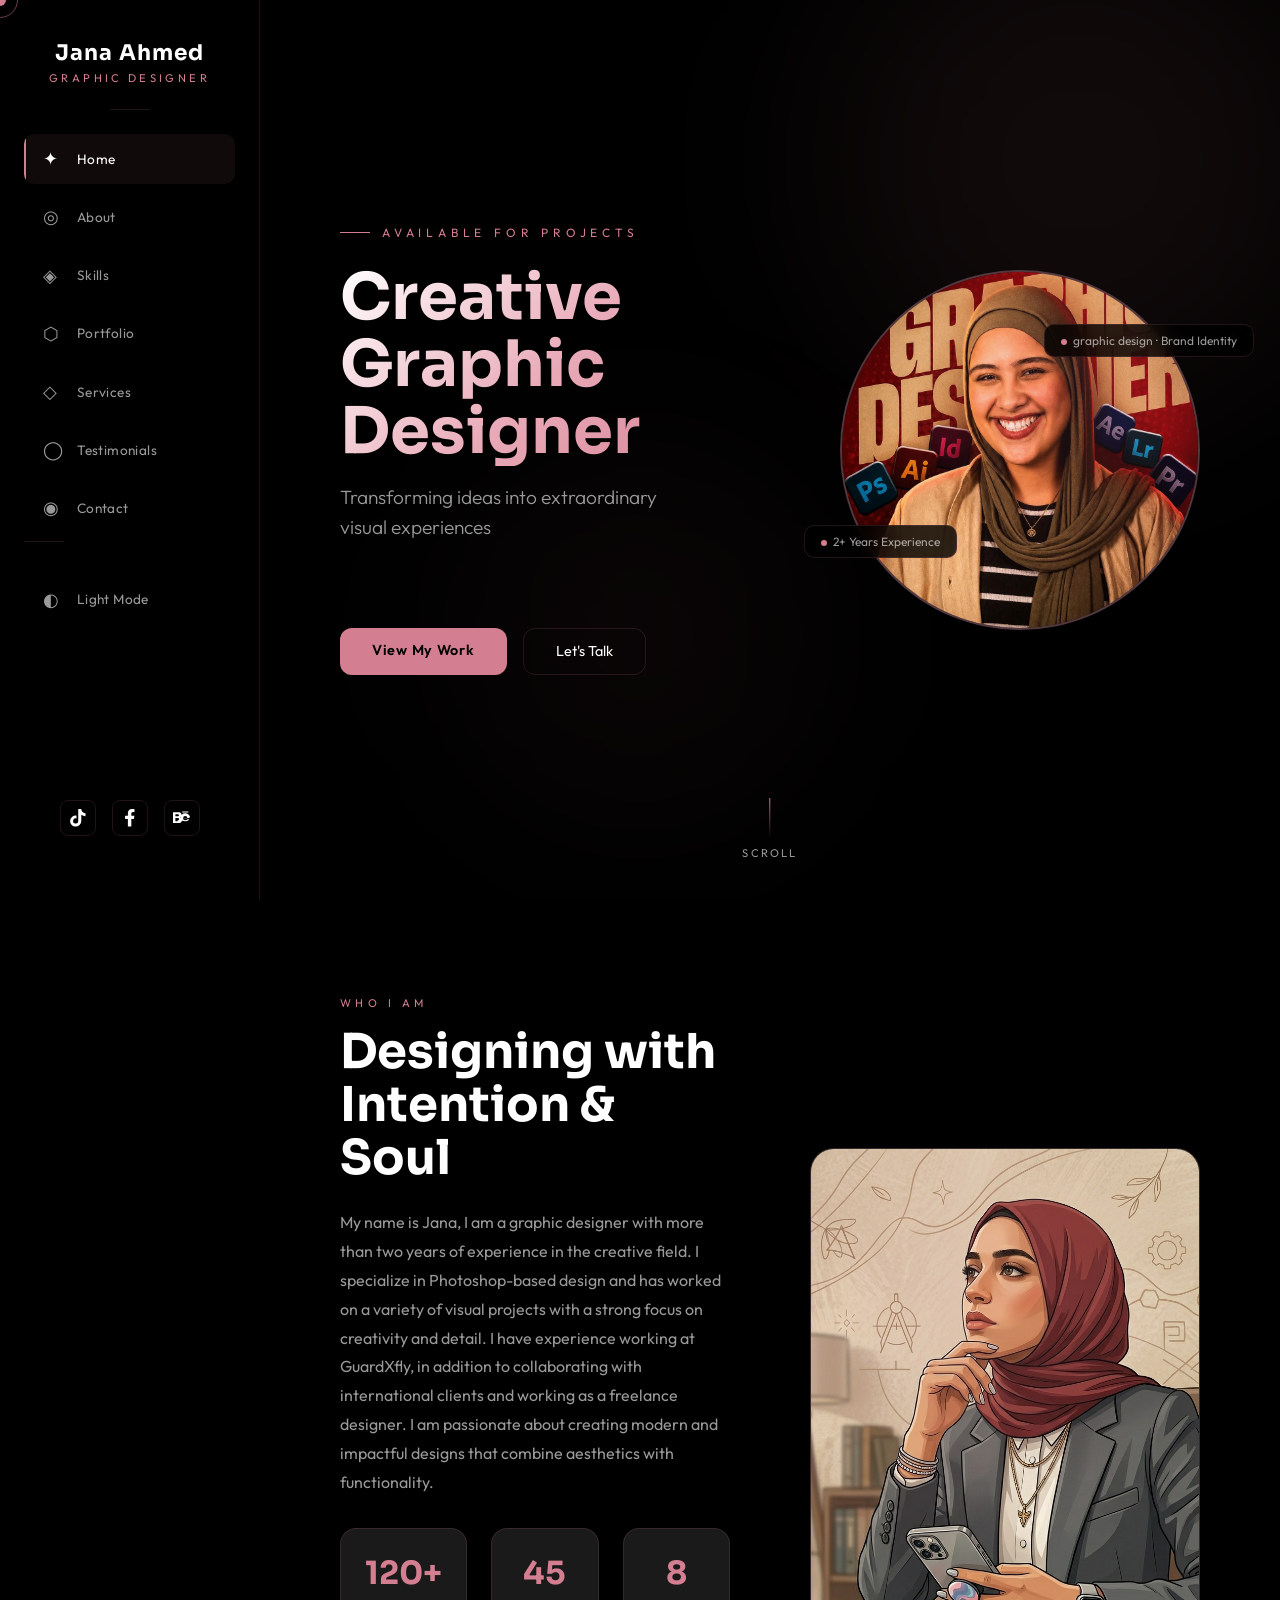
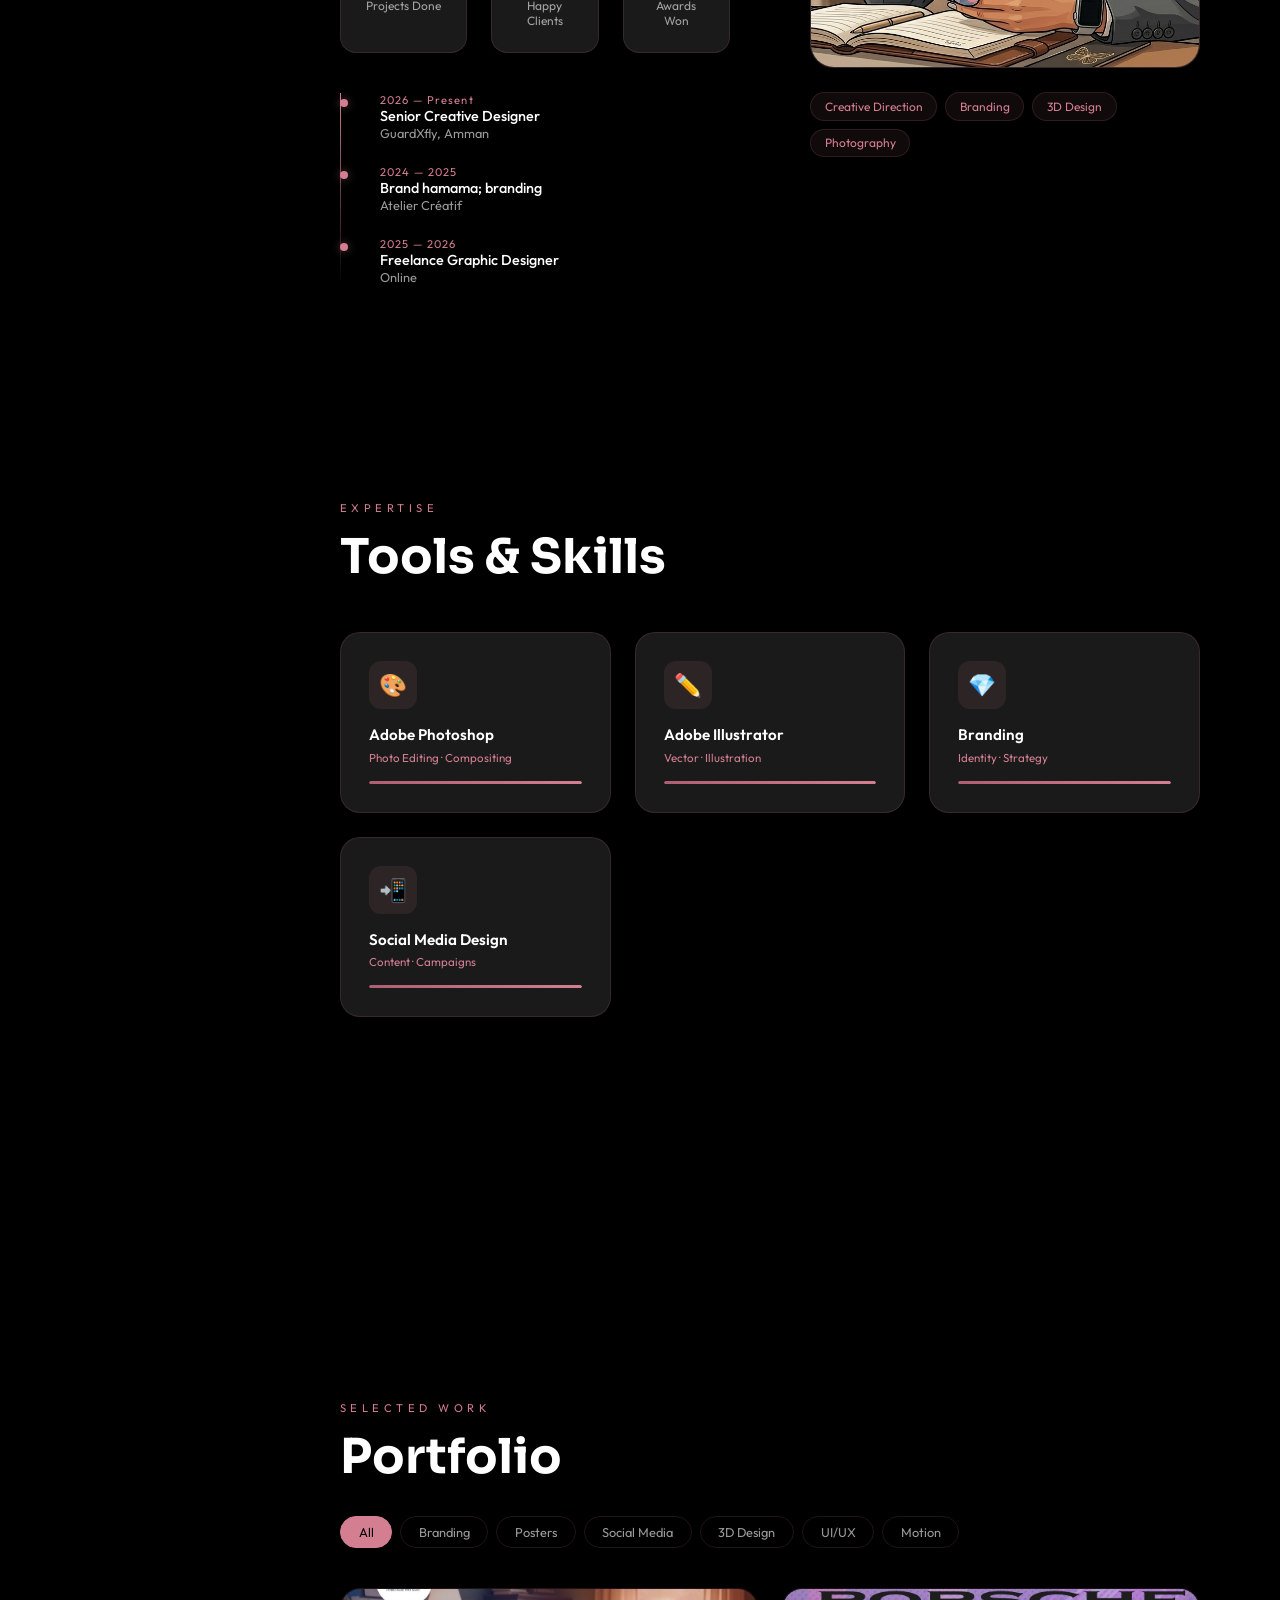
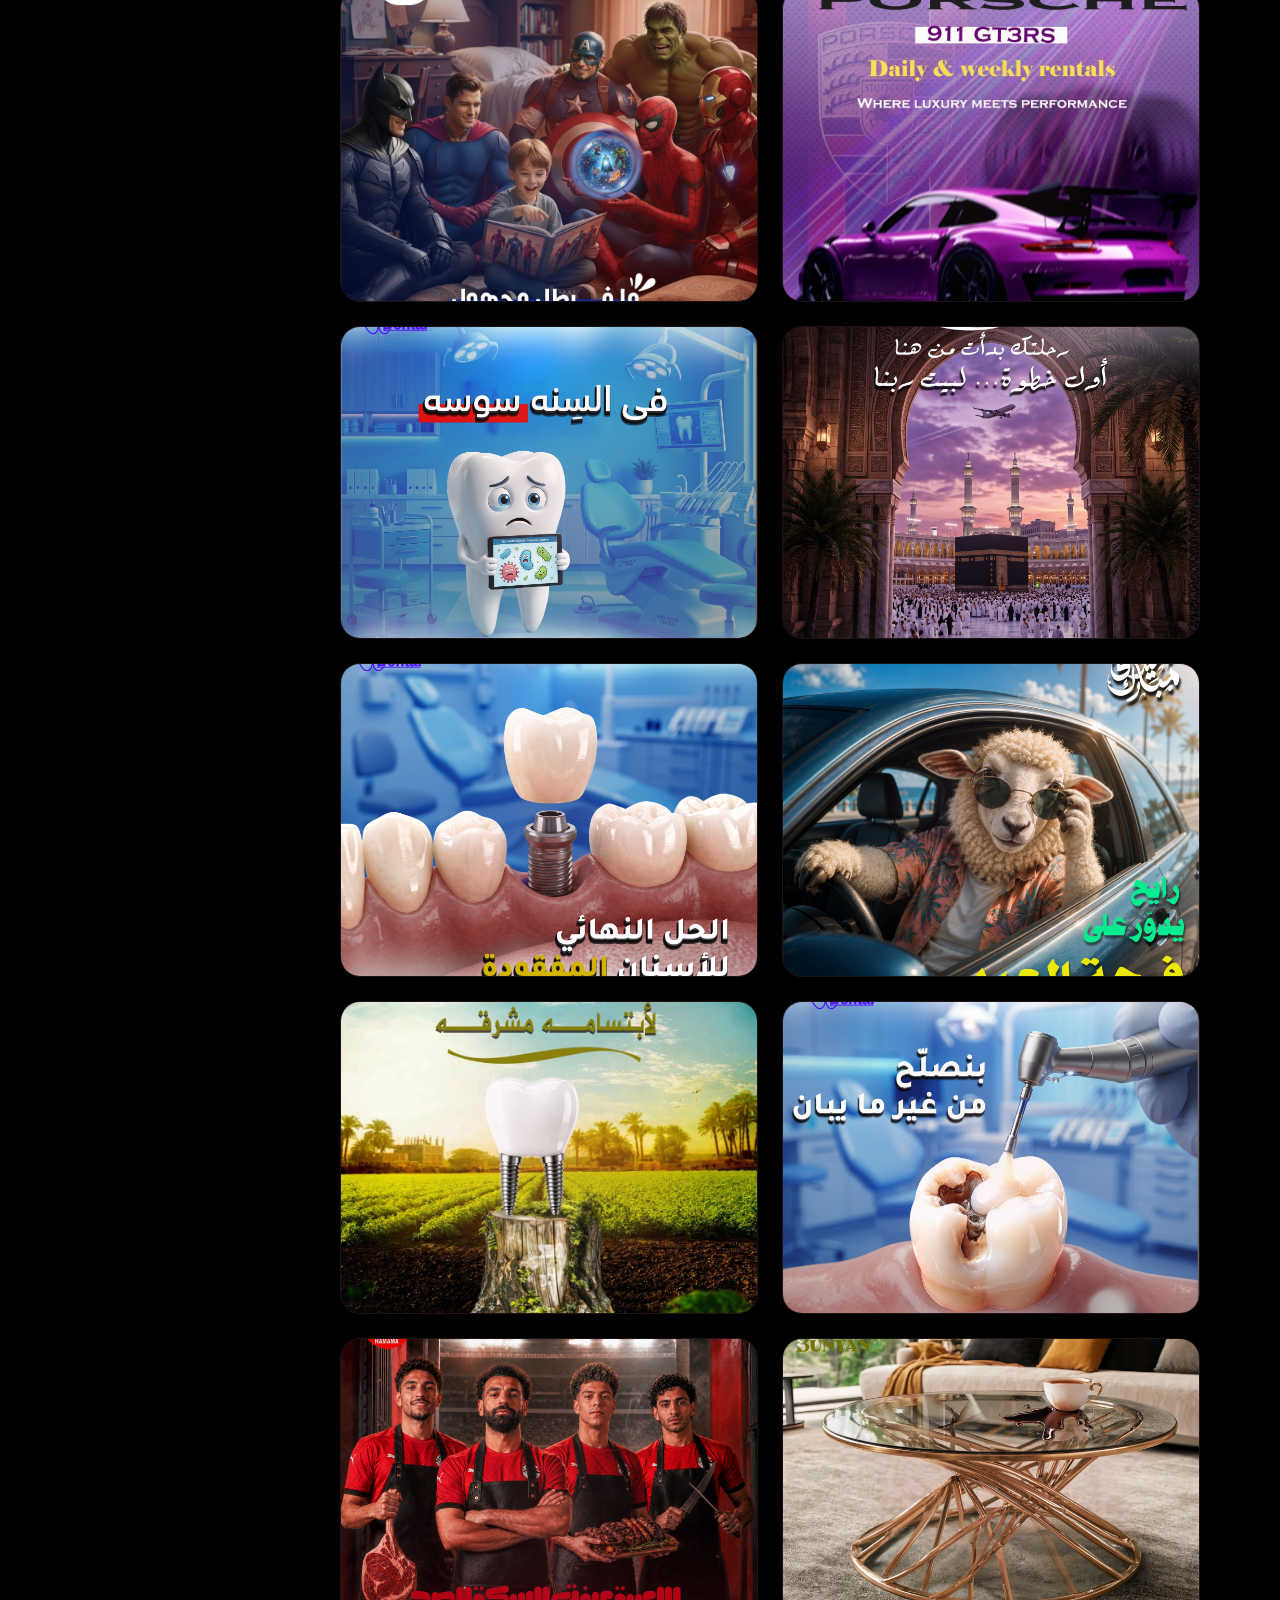
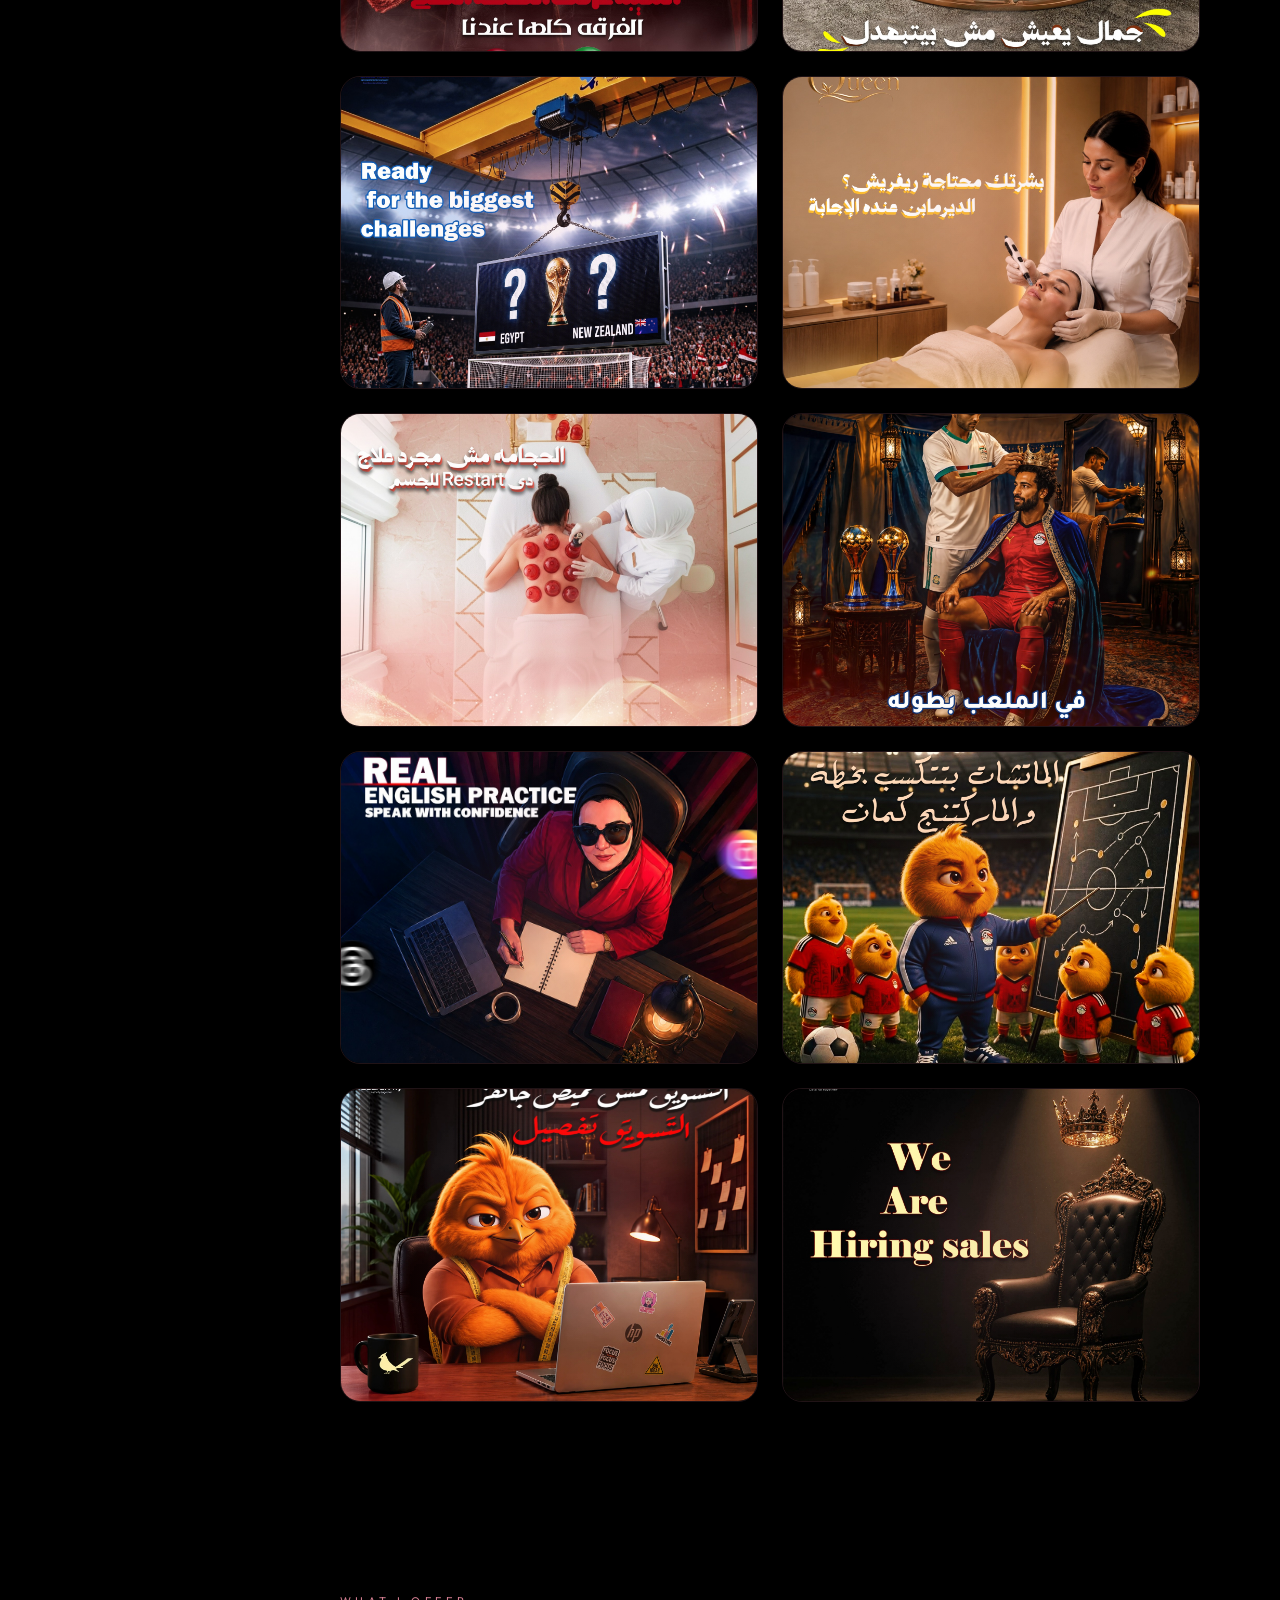
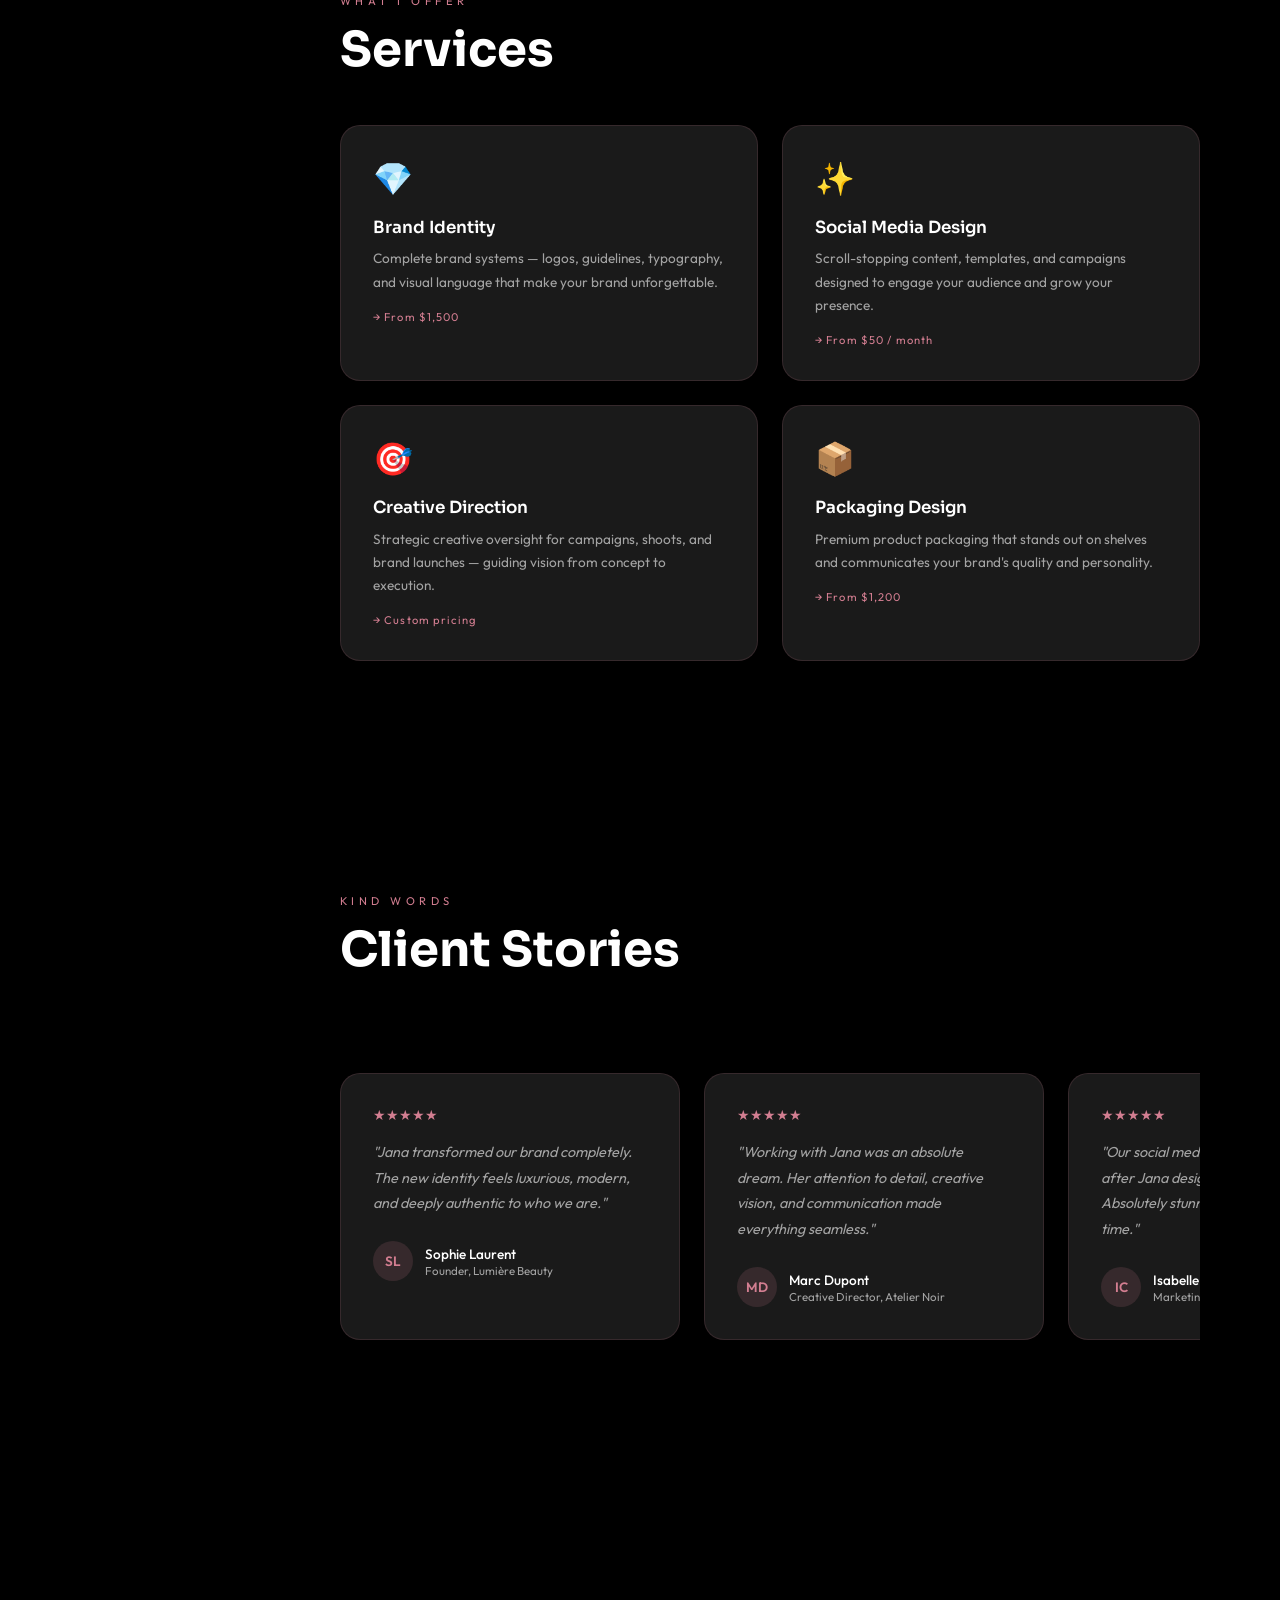
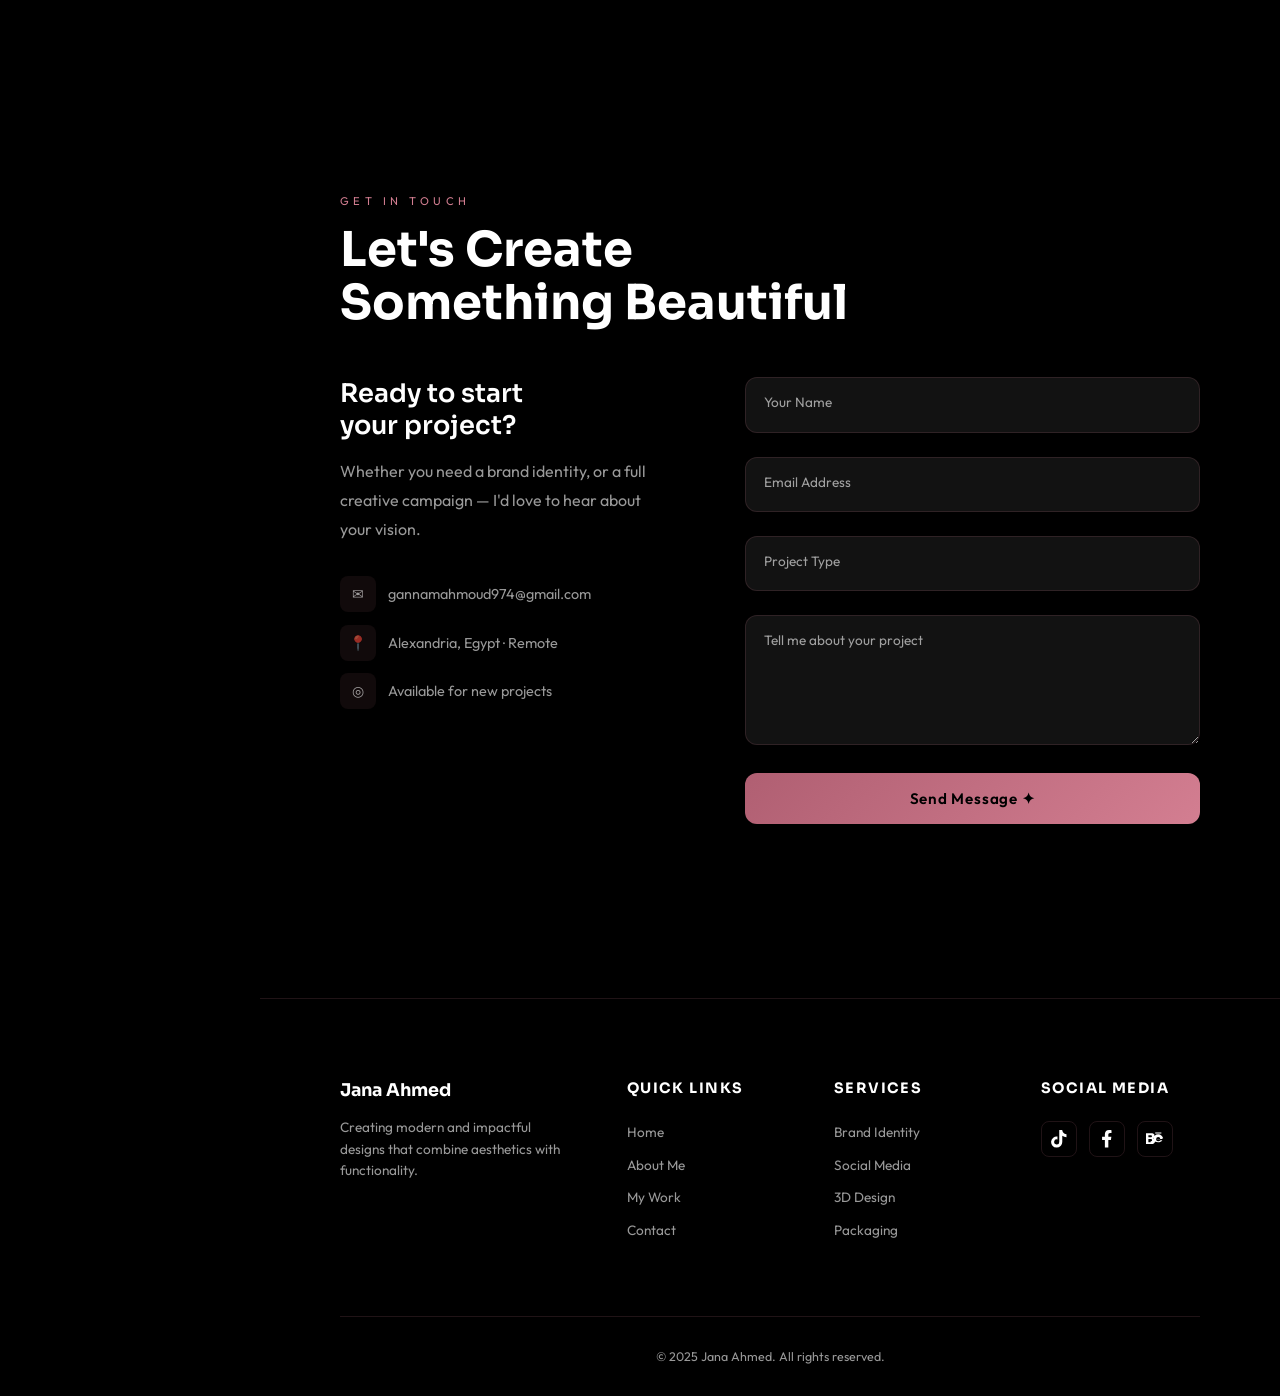
==== commit b4bd8504: "Fix bugs in portfolio, update styles and scripts, and add project assets" ====
--- a/index.html
+++ b/index.html
@@ -17,7 +17,7 @@
 
     <!-- LOADER -->
     <div id="loader">
-      <div class="loader-logo">AN</div>
+      <div class="loader-logo">JA</div>
       <div
         style="
           font-size: 0.7rem;
@@ -140,8 +140,8 @@
           <div class="hero-img-ring">
             <div class="hero-avatar">
               <img
-                src="photo/janaahmed.png"
-                alt="Profile Image"
+                src="photo/jana.png"
+                alt="Jana Ahmed"
                 class="avatar-img"
               />
             </div>
@@ -169,11 +169,11 @@
             </h2>
             <p class="about-bio reveal reveal-delay-2">
               My name is Jana, I am a graphic designer with more than two years
-              of experience in the creative field. She specializes in
+              of experience in the creative field. I specialize in
               Photoshop-based design and has worked on a variety of visual
-              projects with a strong focus on creativity and detail. Jana has
+              projects with a strong focus on creativity and detail. I have
               experience working at GuardXfly, in addition to collaborating with
-              international clients and working as a freelance designer. She is
+              international clients and working as a freelance designer. I am
               passionate about creating modern and impactful designs that
               combine aesthetics with functionality.
             </p>
@@ -277,6 +277,8 @@
           <button class="filter-btn" data-filter="poster">Posters</button>
           <button class="filter-btn" data-filter="social">Social Media</button>
           <button class="filter-btn" data-filter="3d">3D Design</button>
+          <button class="filter-btn" data-filter="ui">UI/UX</button>
+          <button class="filter-btn" data-filter="motion">Motion</button>
         </div>
         <div class="portfolio-grid" id="portfolio-grid">
           <!-- Cards injected by JS -->
@@ -315,7 +317,7 @@
               Scroll-stopping content, templates, and campaigns designed to
               engage your audience and grow your presence.
             </div>
-            <span class="service-tag">→ From $500 / month</span>
+            <span class="service-tag">→ From $50 / month</span>
           </div>
           <div class="service-card reveal reveal-delay-1">
             <div class="service-icon">🎯</div>
@@ -363,18 +365,18 @@
               </p>
             </div>
             <div class="contact-links">
-              <a href="#" class="contact-link">
+              <a href="mailto:gannamahmoud974@gmail.com" class="contact-link">
                 <div class="contact-link-icon">✉</div>
                 gannamahmoud974@gmail.com
               </a>
-              <a href="#" class="contact-link">
+              <div class="contact-link">
                 <div class="contact-link-icon">📍</div>
                 Alexandria, Egypt · Remote
-              </a>
-              <a href="#" class="contact-link">
+              </div>
+              <div class="contact-link">
                 <div class="contact-link-icon">◎</div>
                 Available for new projects
-              </a>
+              </div>
             </div>
           </div>
           <div class="reveal reveal-delay-2">
--- a/style.css
+++ b/style.css
@@ -267,9 +267,9 @@
   display: flex;
   align-items: center;
   justify-content: center;
-  color: var(--text-primary); /* اللون الأساسي للأيقونة */
+  color: var(--text-primary);
   text-decoration: none;
-  /* font-size: 1.1rem; /* لم يعد مطلوبًا لأيقونات SVG */ */
+  /* font-size: 1.1rem; لم يعد مطلوبًا لأيقونات SVG */
   transition: all 0.3s var(--transition);
 }
 .social-icon svg {
@@ -316,6 +316,8 @@
   padding: 0.7rem 1.5rem;
   z-index: 100;
   gap: 1.5rem;
+  max-width: calc(100% - 1.5rem);
+  box-sizing: border-box;
 }
 .mobile-nav-item {
   display: flex;
@@ -1319,7 +1321,7 @@
   left: 0.8rem;
   font-size: 0.7rem;
   color: var(--rose);
-  background: #121212;
+  background: var(--bg-color);
   padding: 0 0.4rem;
   border-radius: 4px;
 }
@@ -1515,7 +1517,13 @@
   .stats-row {
     grid-template-columns: 1fr 1fr;
   }
+}
+
 @media (max-width: 480px) {
+  #mobile-nav {
+    gap: 0.8rem;
+    padding: 0.5rem 0.9rem;
+  }
   .portfolio-grid {
     grid-template-columns: 1fr;
   }
@@ -1529,3 +1537,13 @@
     font-size: 2.5rem;
   }
 }
+
+@media (hover: none) and (pointer: coarse) {
+  #cursor,
+  #cursor-follower {
+    display: none !important;
+  }
+  body {
+    cursor: auto !important;
+  }
+}
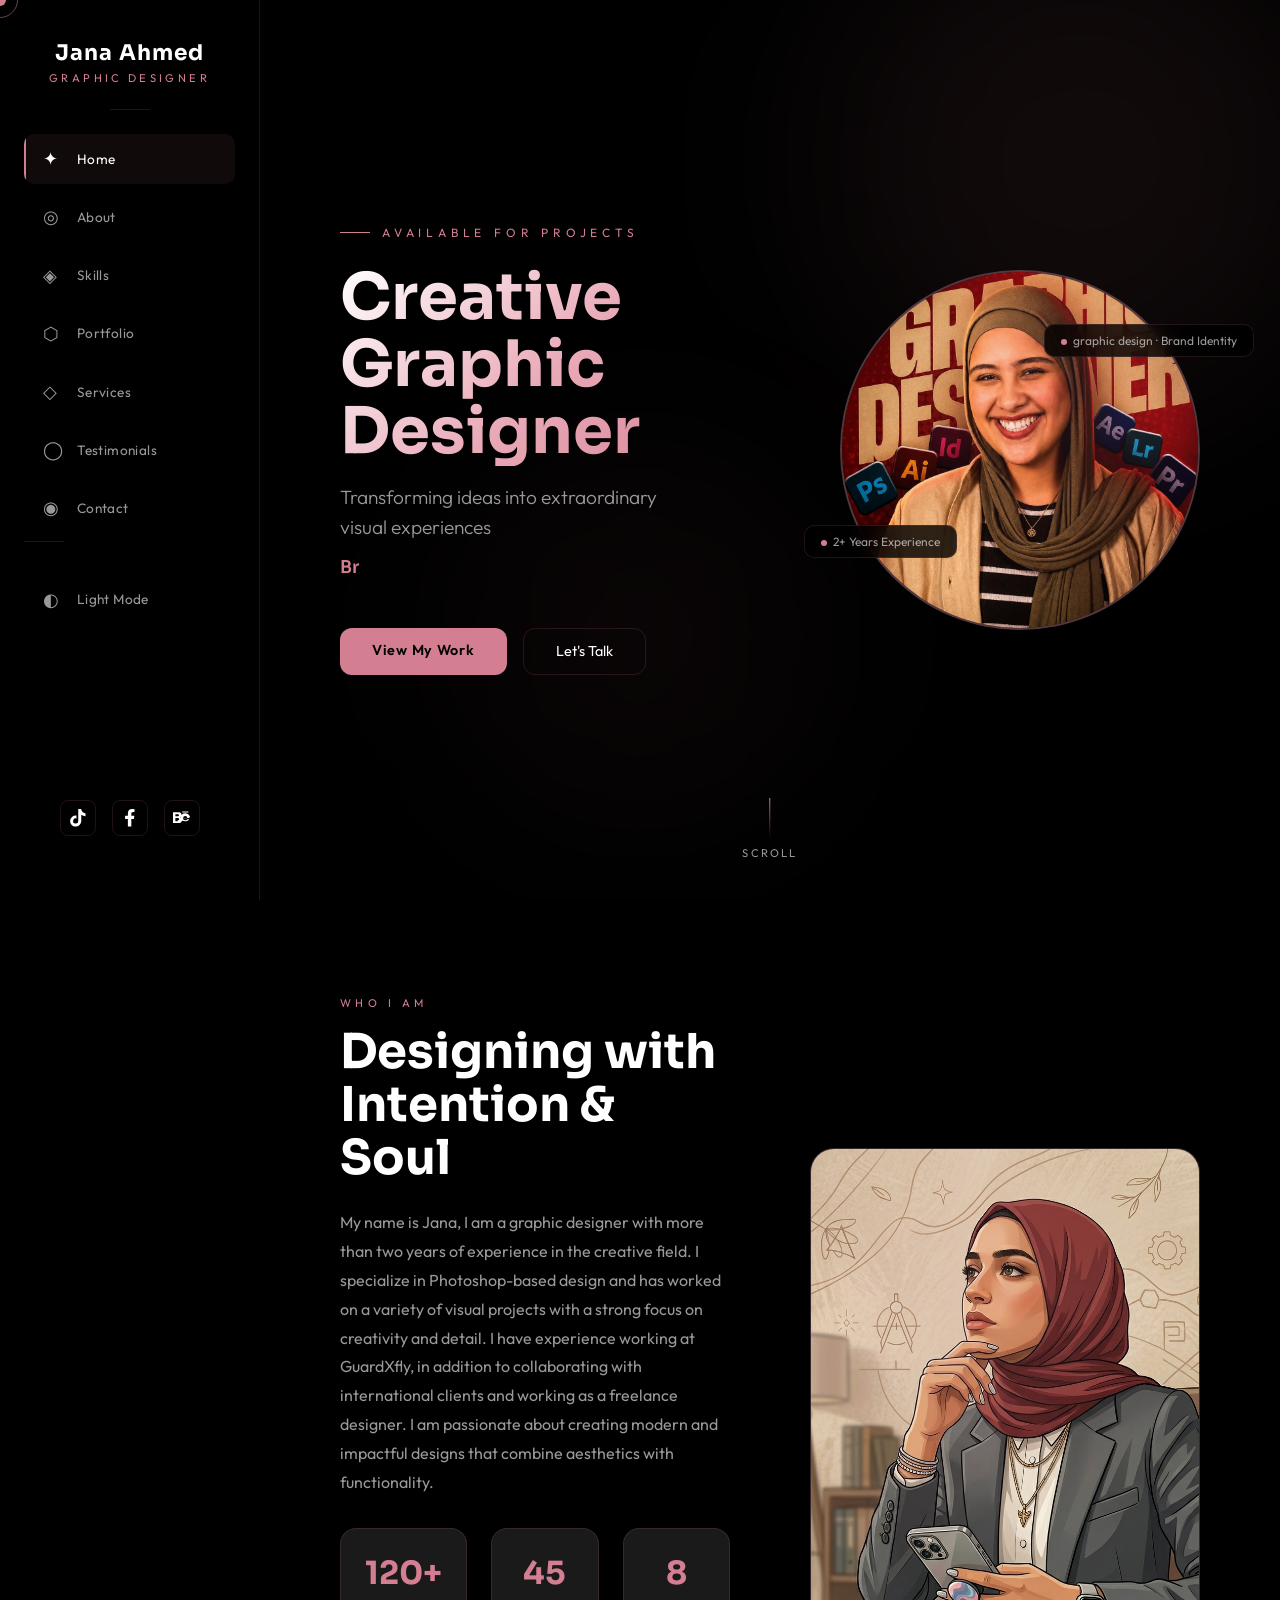
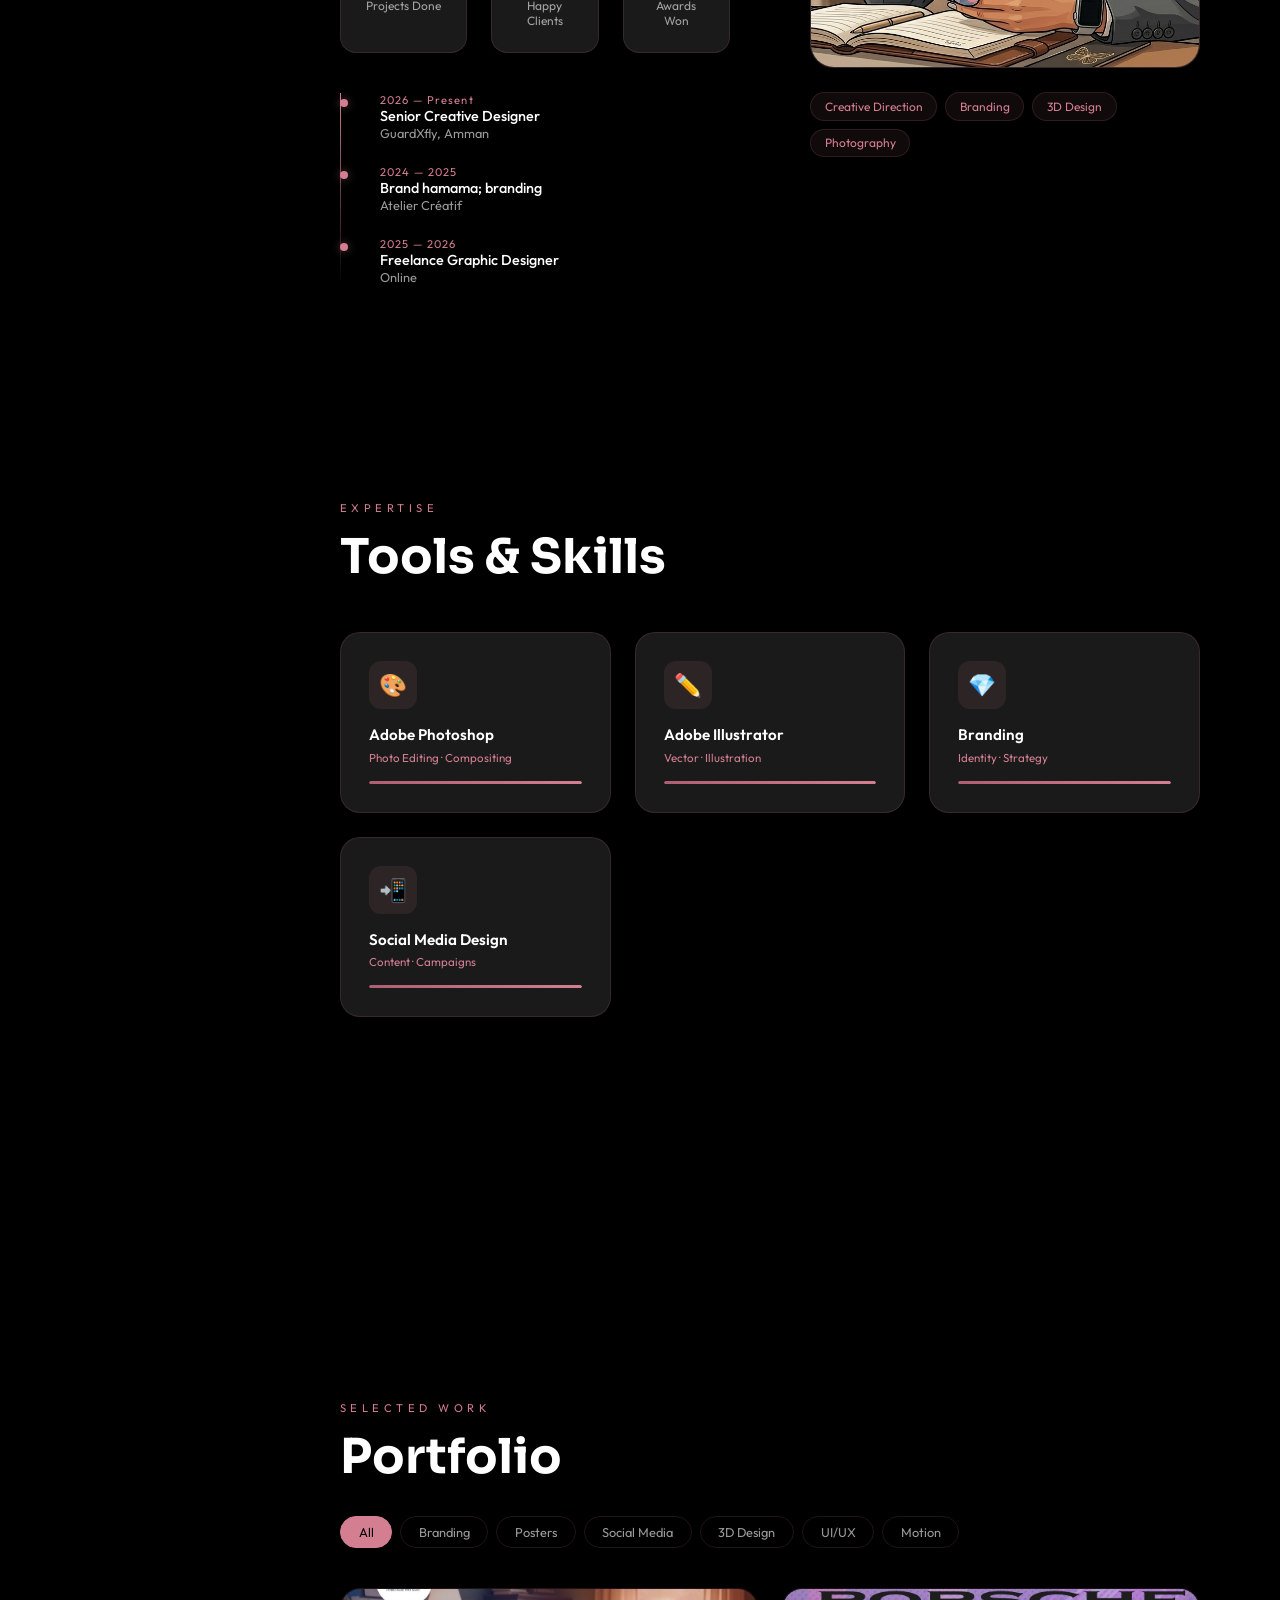
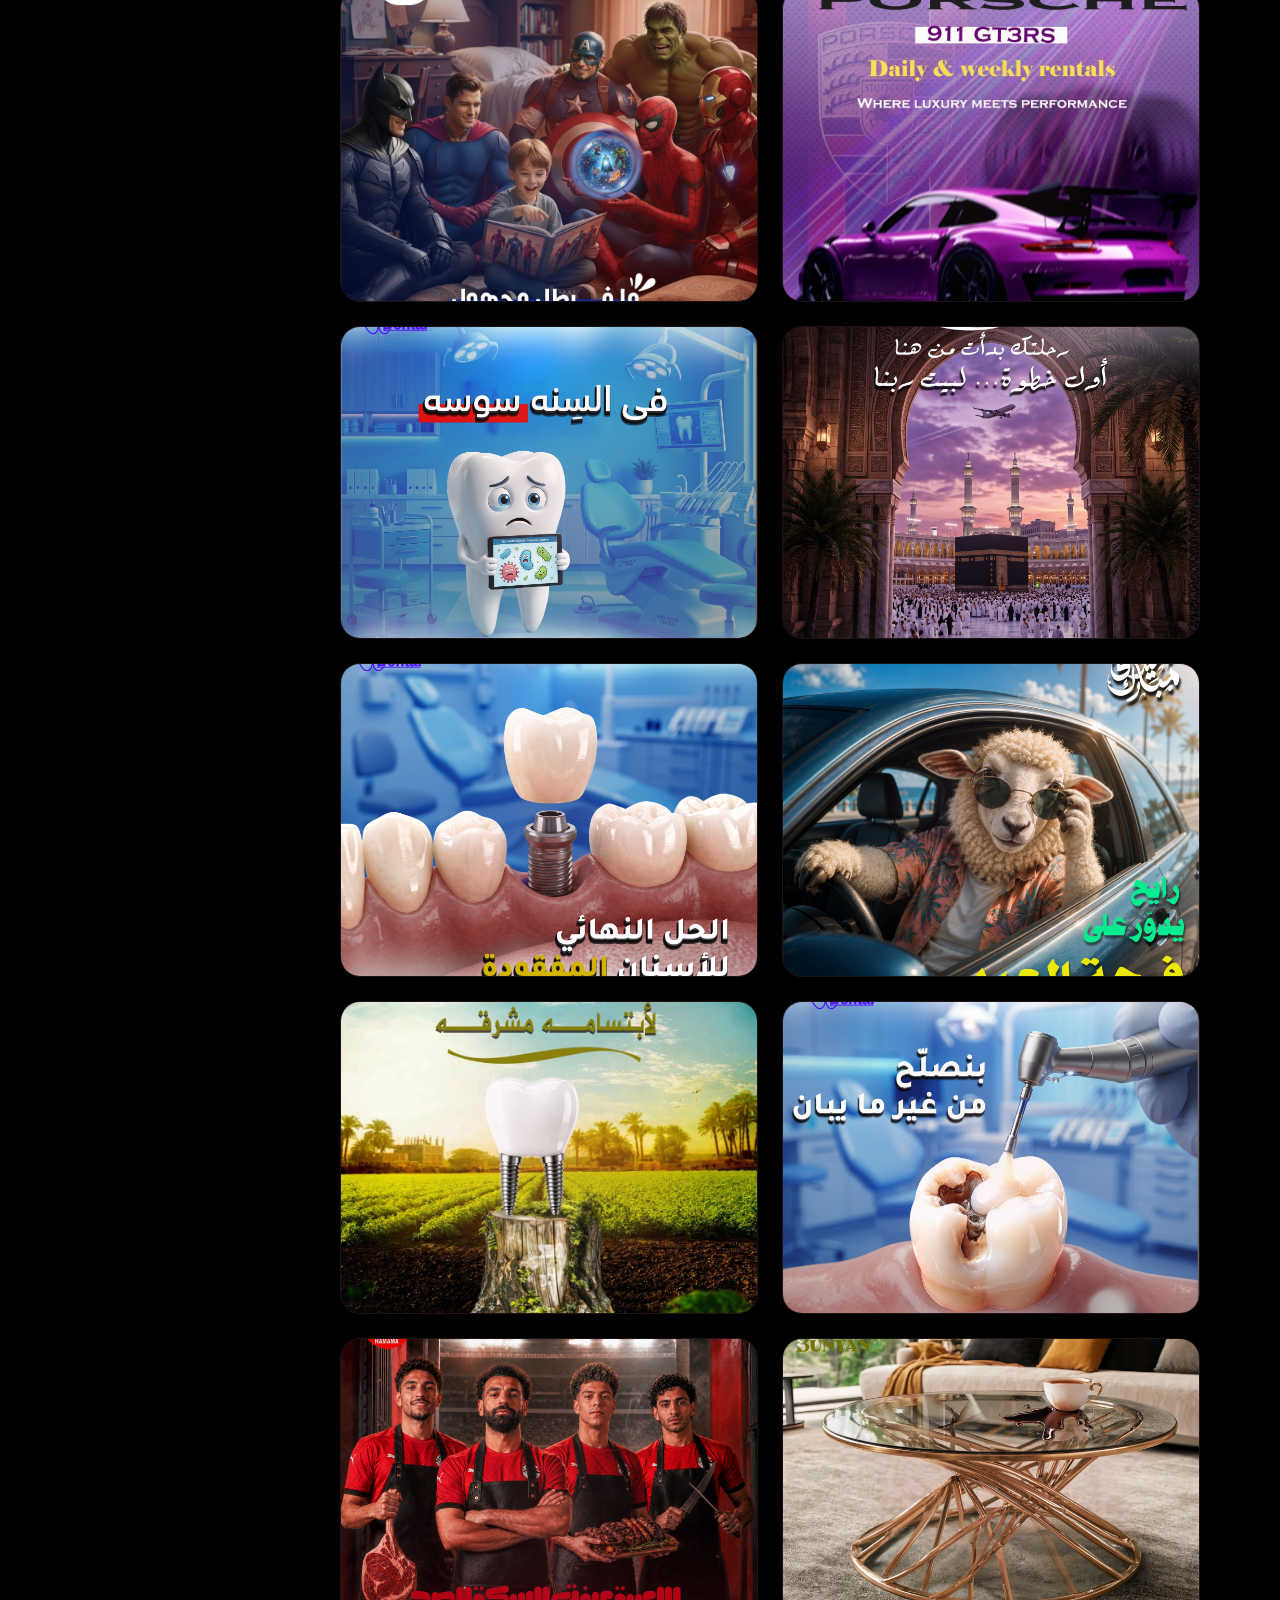
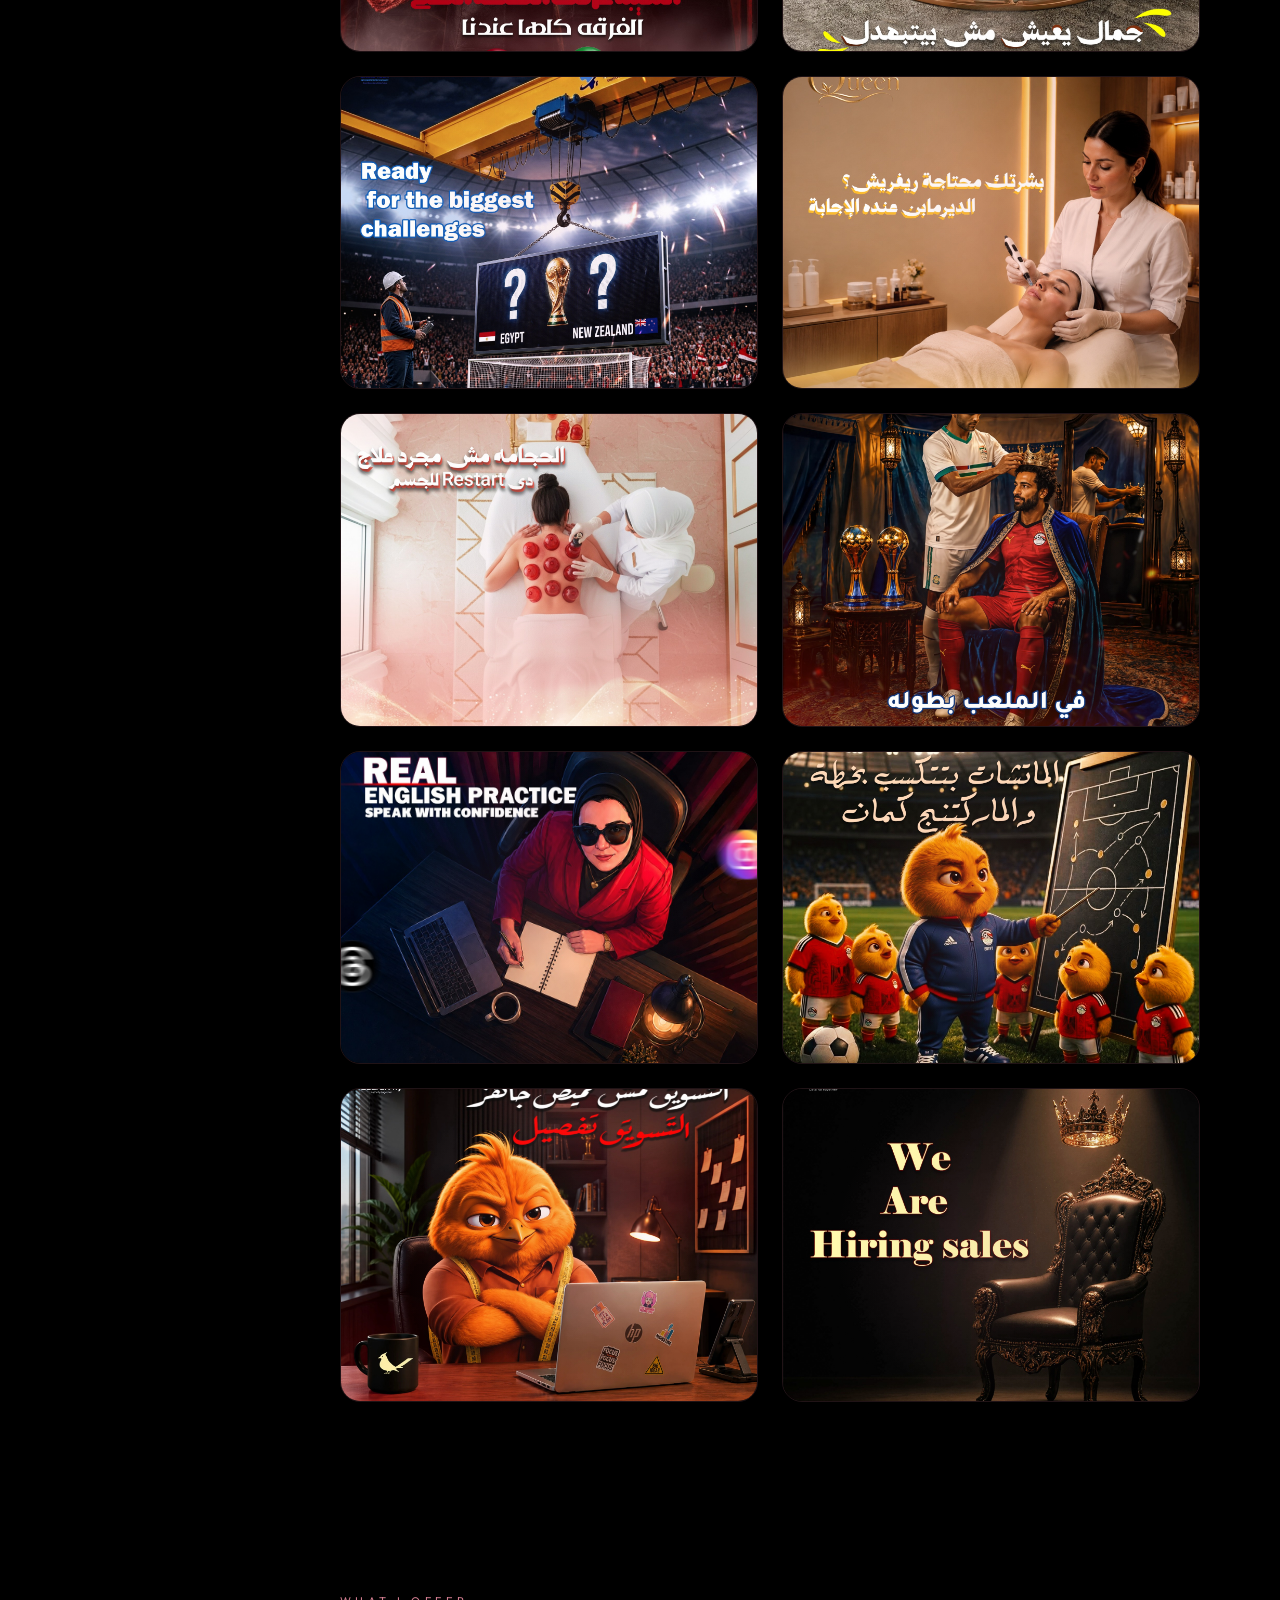
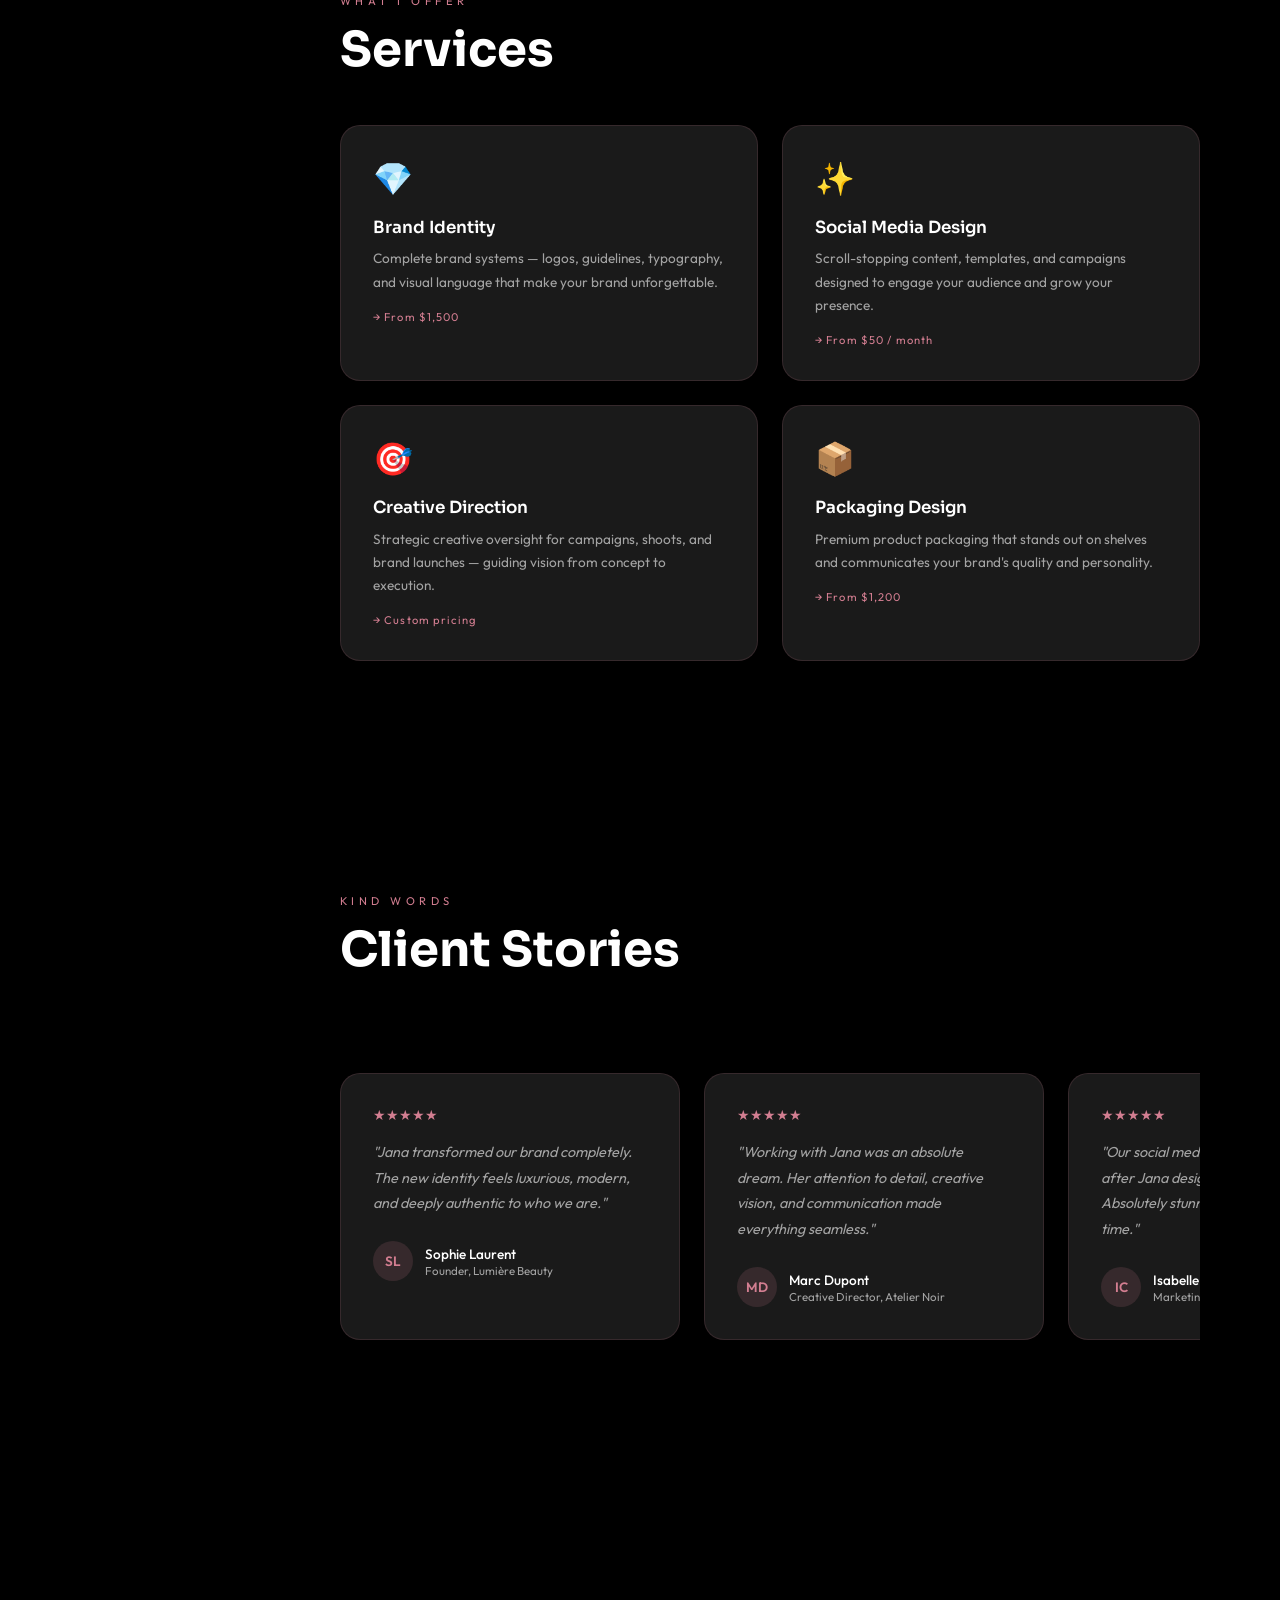
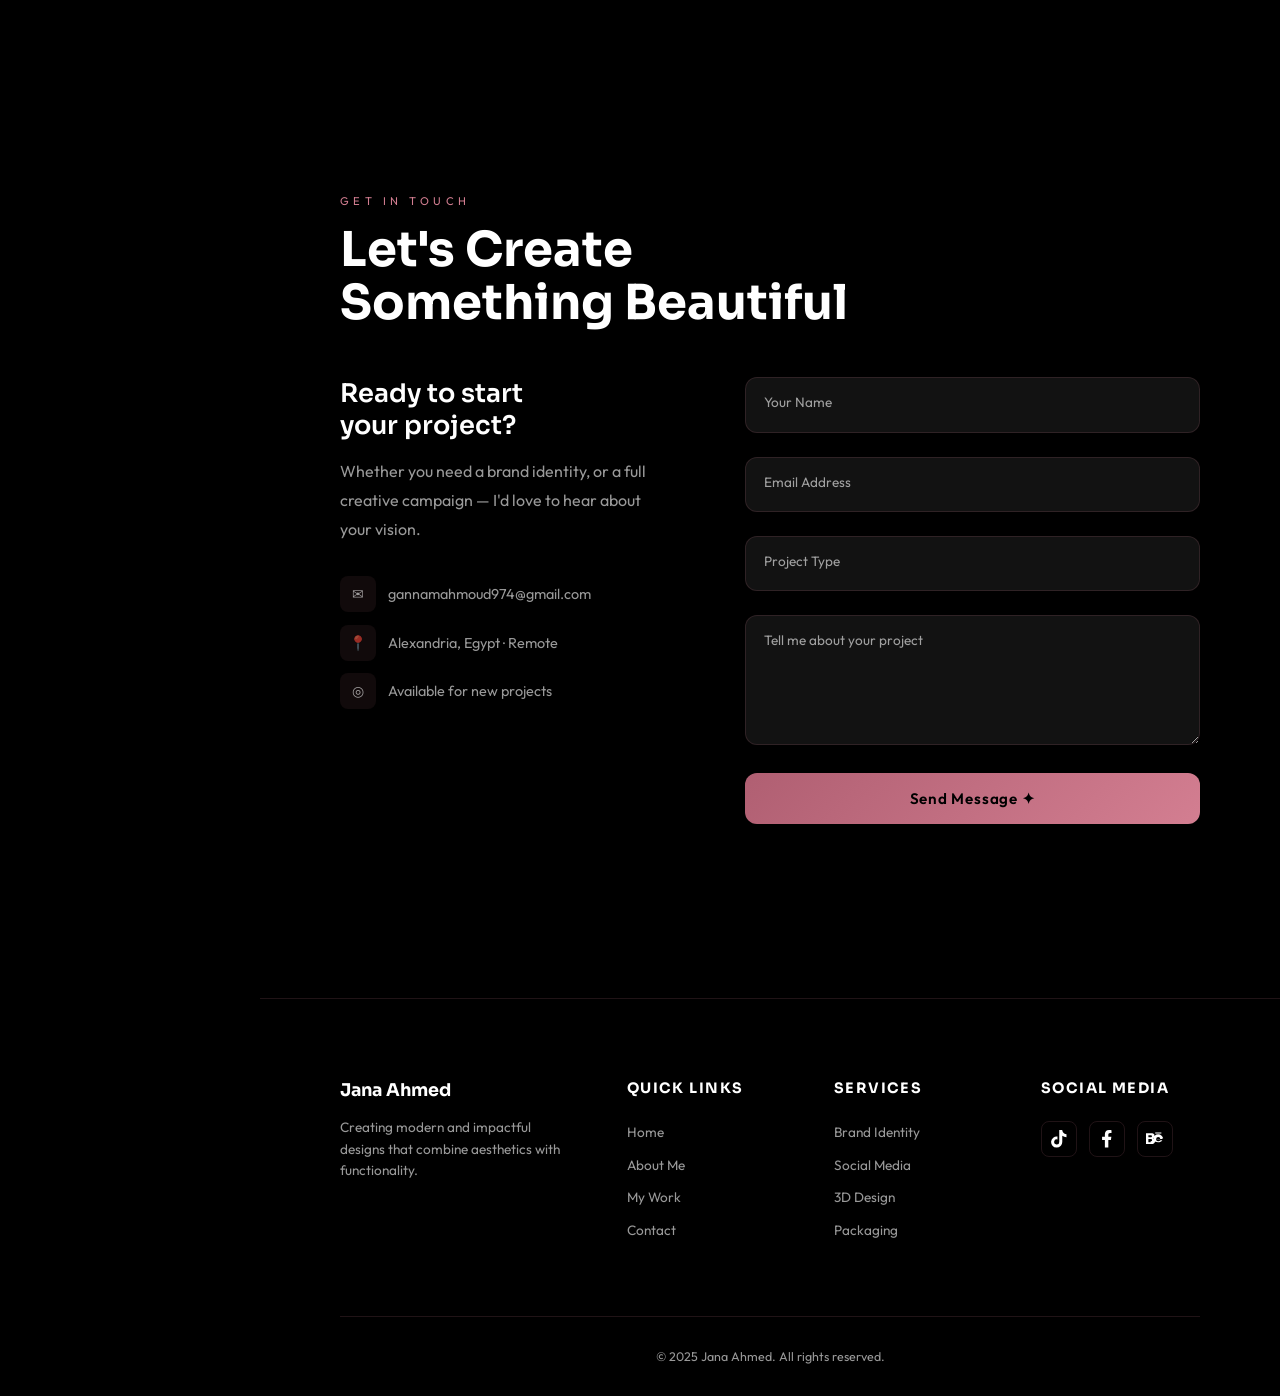
==== commit b3ab339a: "Update asset cache busting query string" ====
--- a/index.html
+++ b/index.html
@@ -8,7 +8,7 @@
       href="https://fonts.googleapis.com/css2?family=Sora:wght@300;400;600;700&family=Outfit:wght@300;400;500;600&family=Poppins:wght@300;400;500;600;700&display=swap"
       rel="stylesheet"
     />
-    <link rel="stylesheet" href="style.css" />
+    <link rel="stylesheet" href="style.css?v=2" />
   </head>
   <body>
     <!-- CURSOR -->
@@ -482,6 +482,6 @@
       </div>
     </footer>
 
-    <script src="main.js"></script>
+    <script src="main.js?v=2"></script>
   </body>
 </html>
